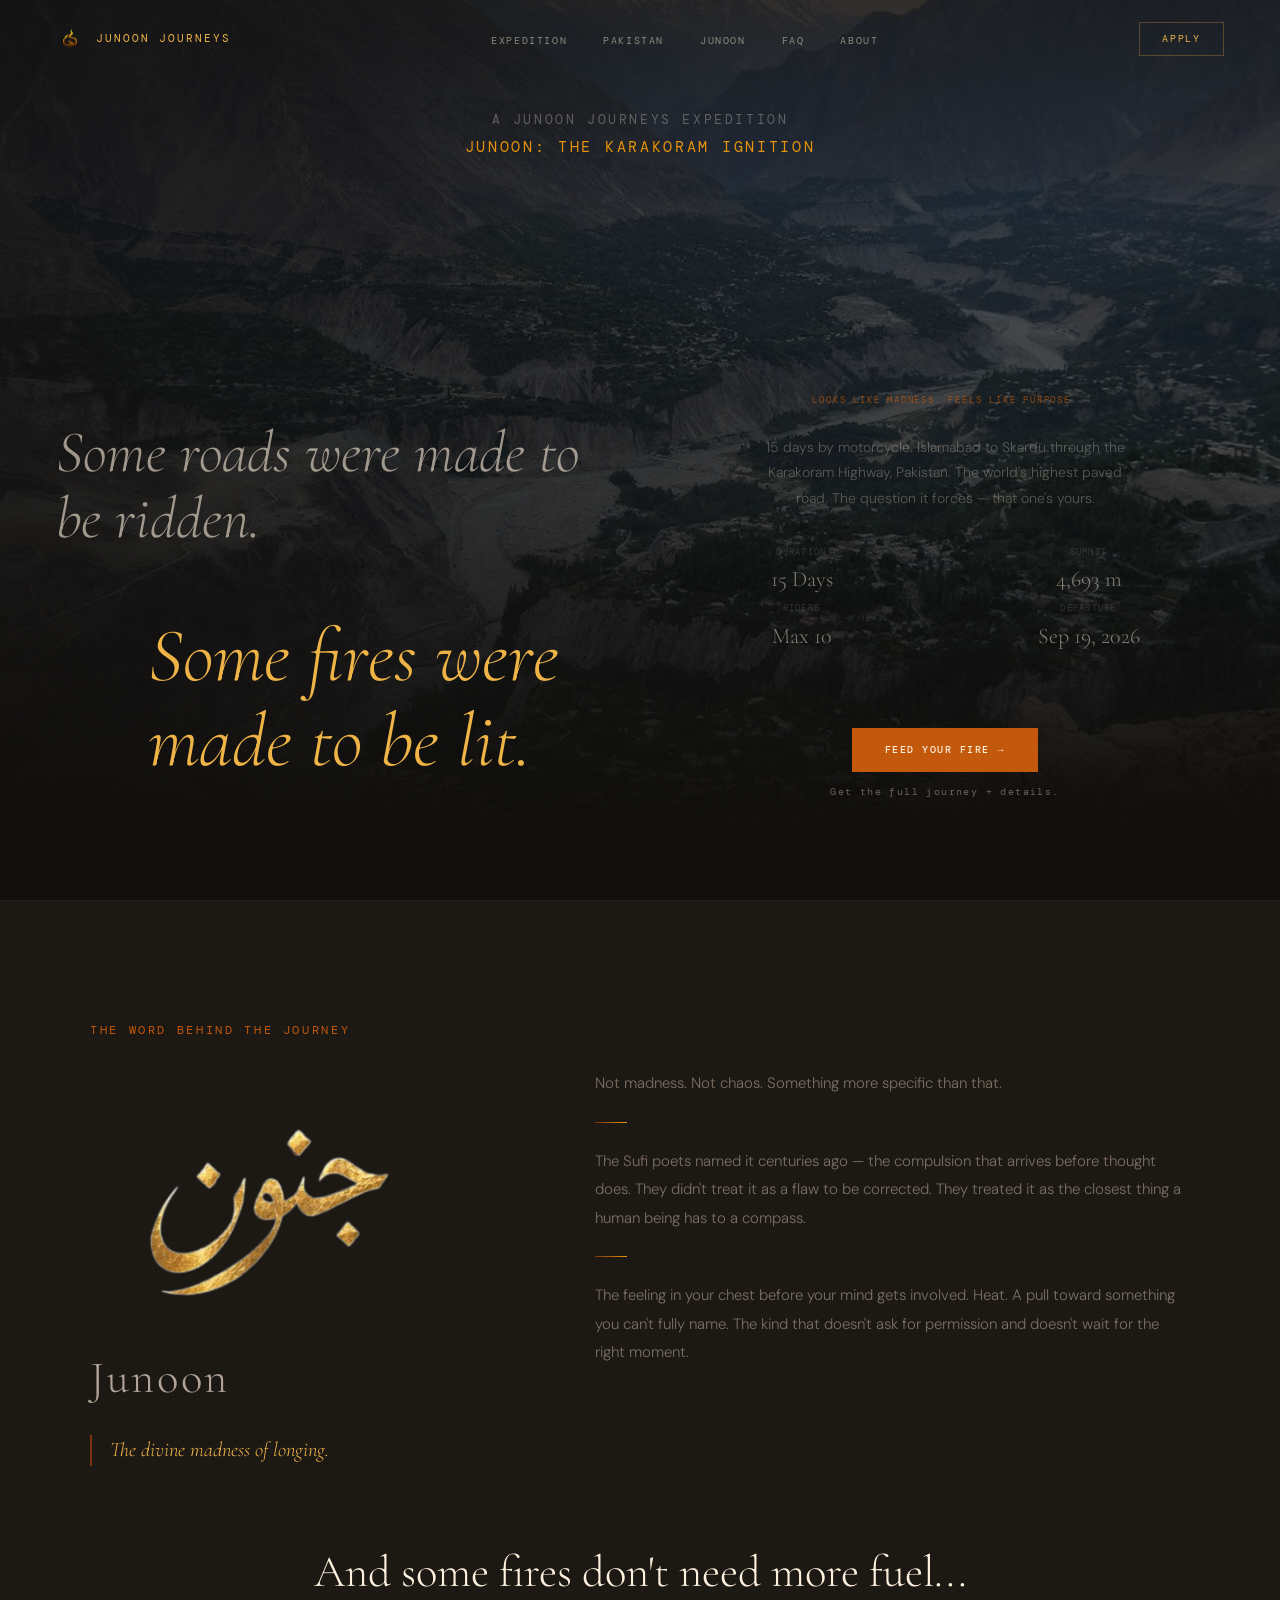
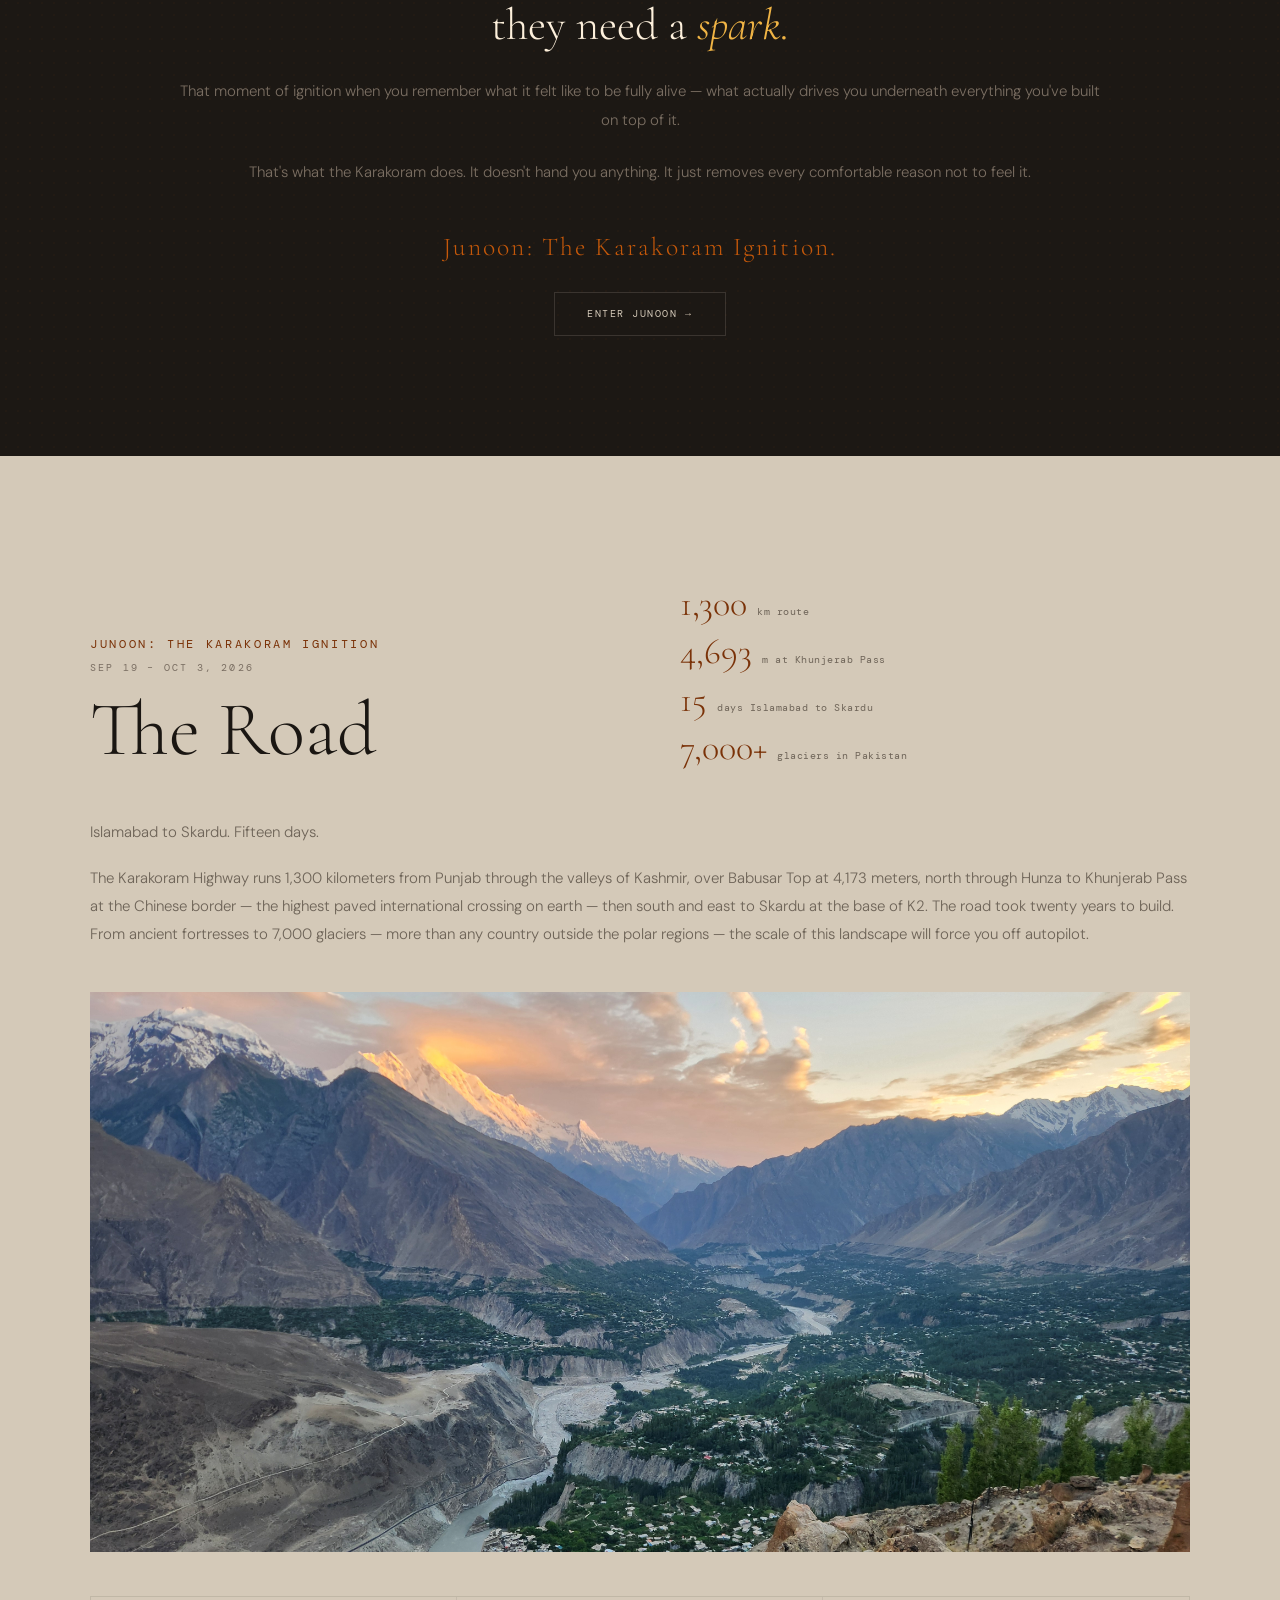
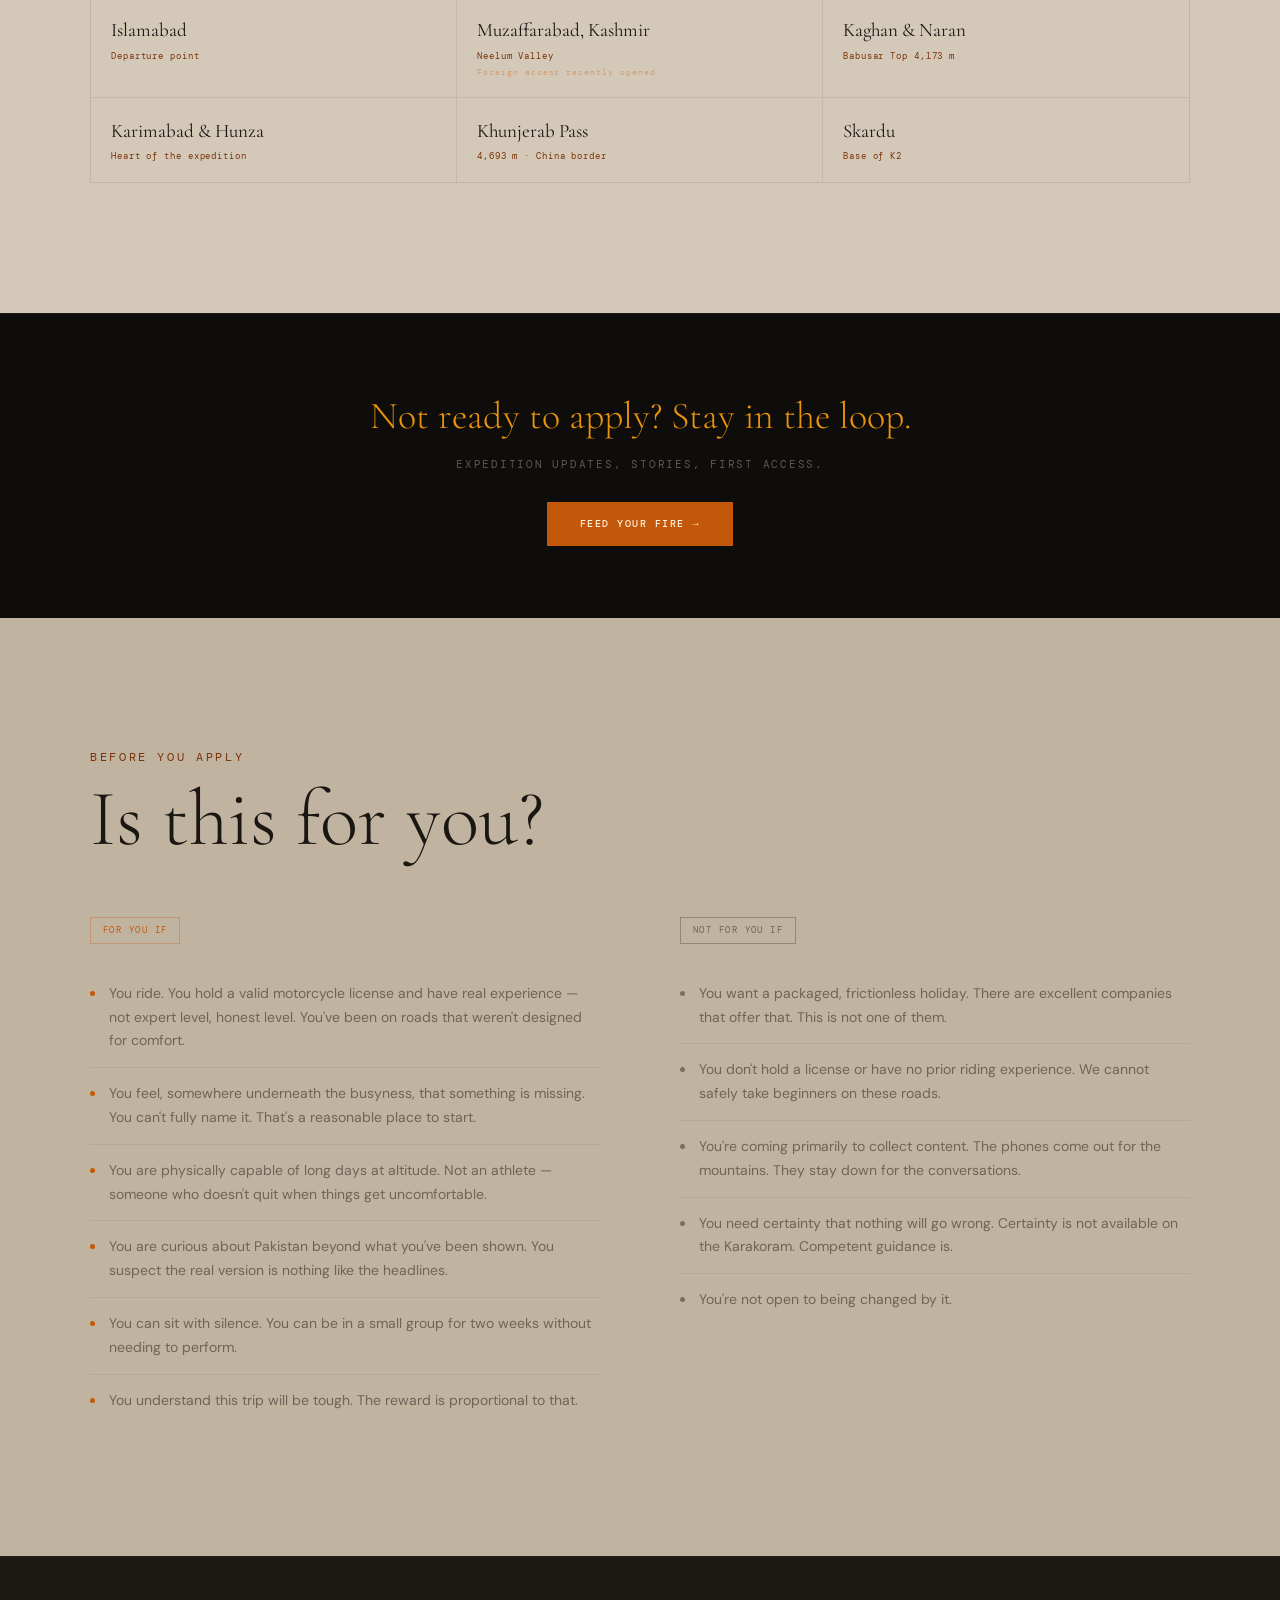
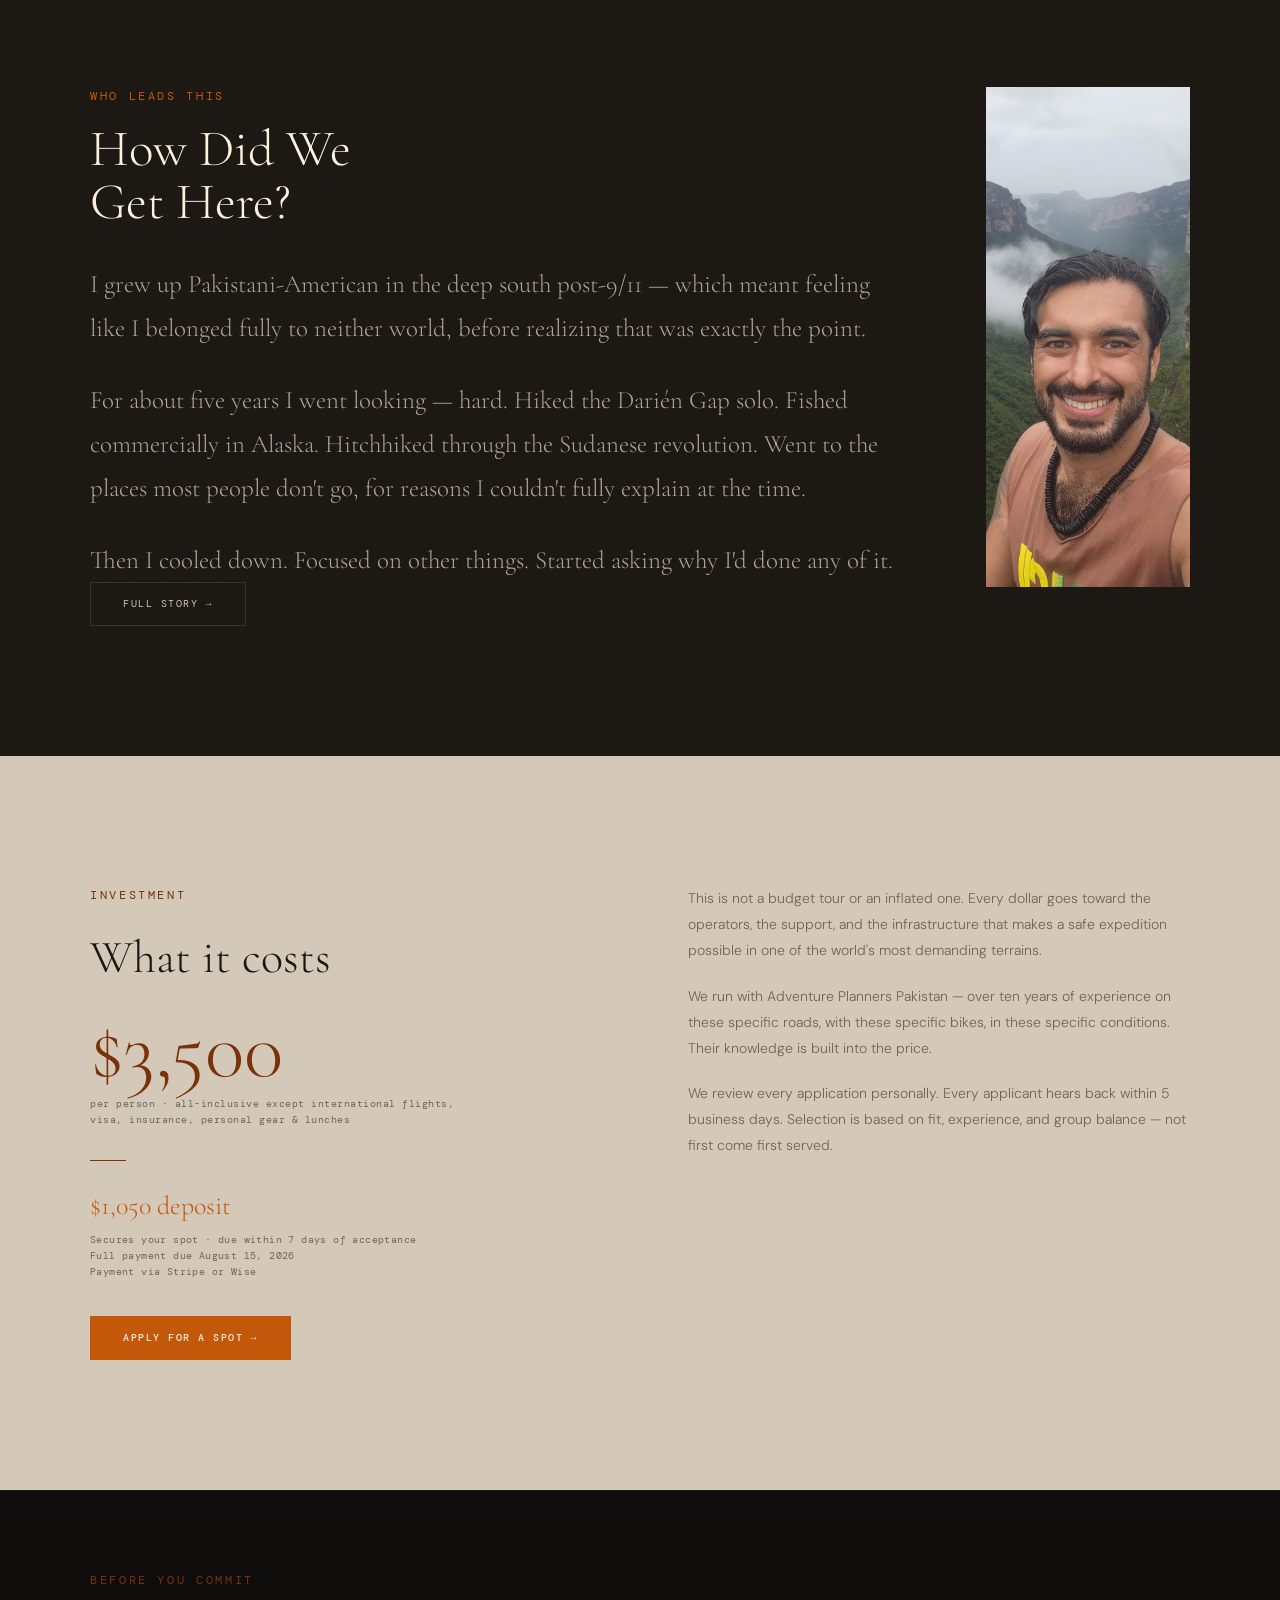
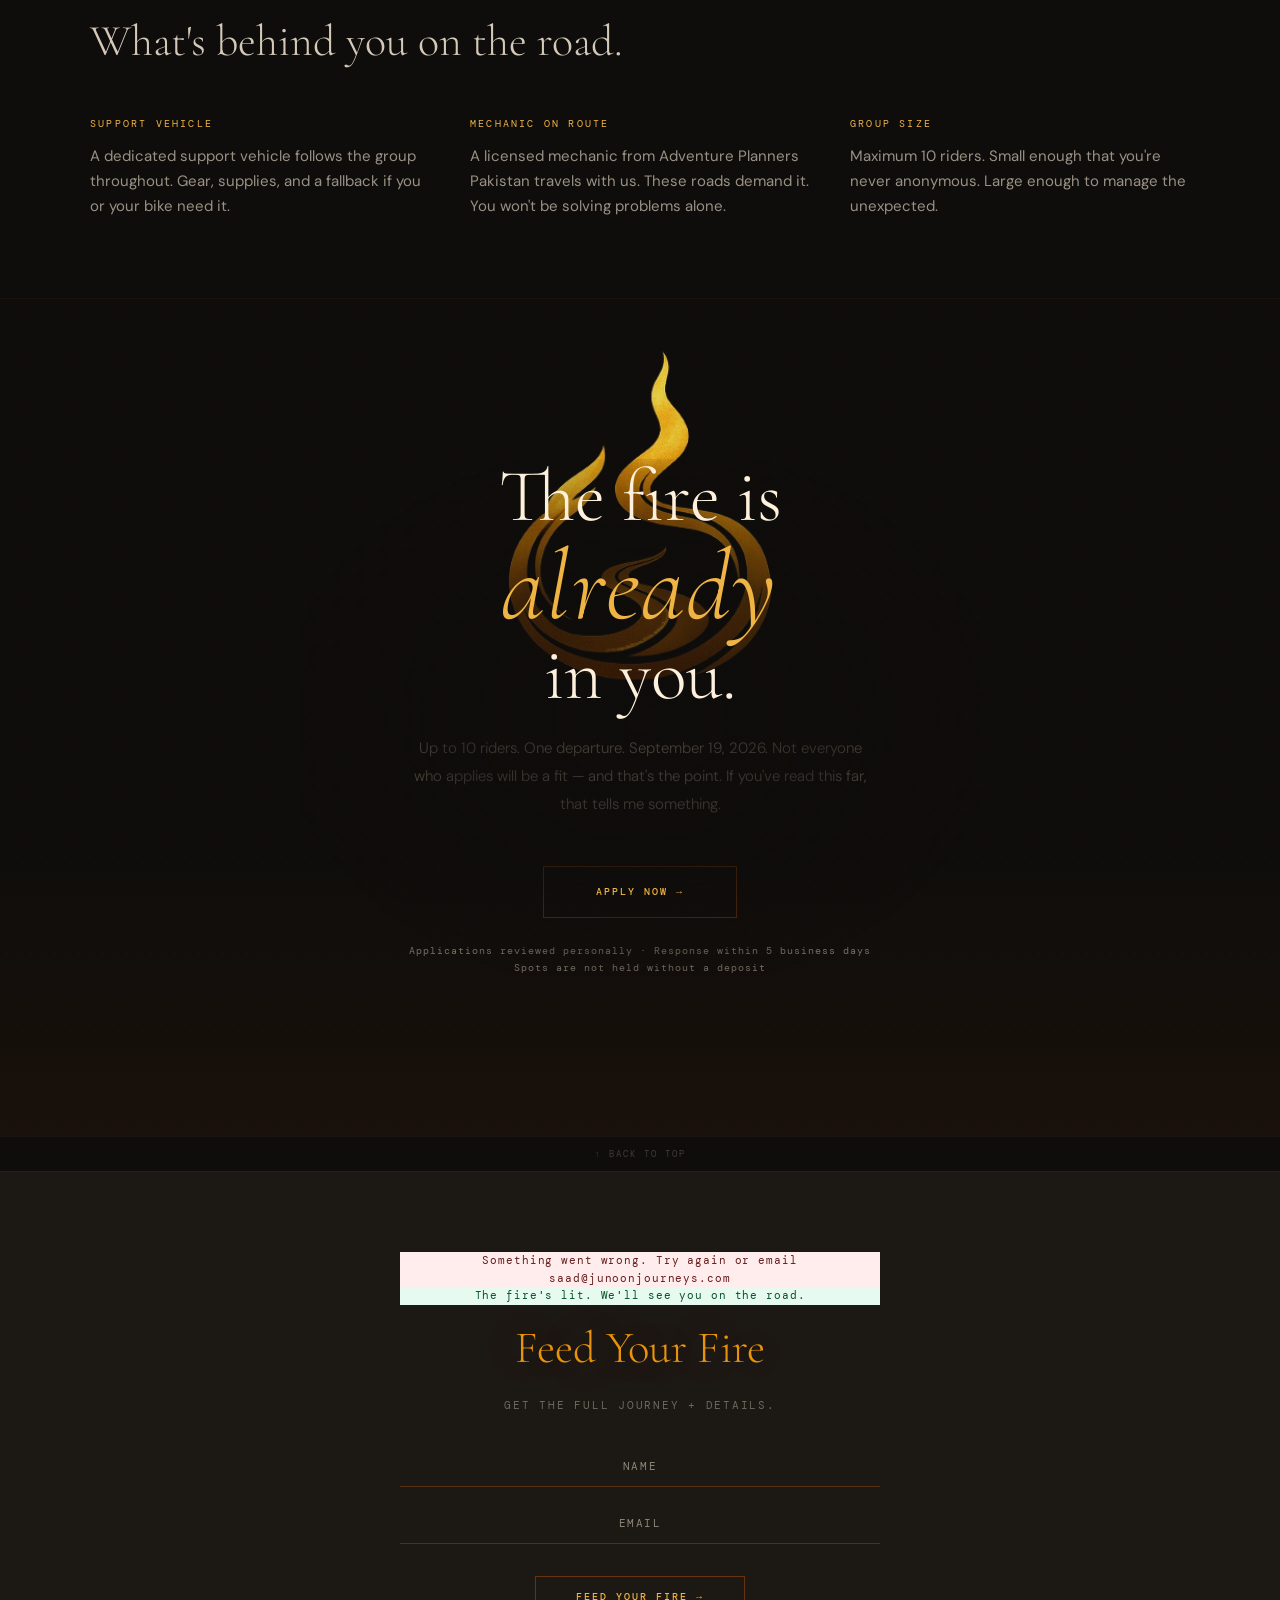
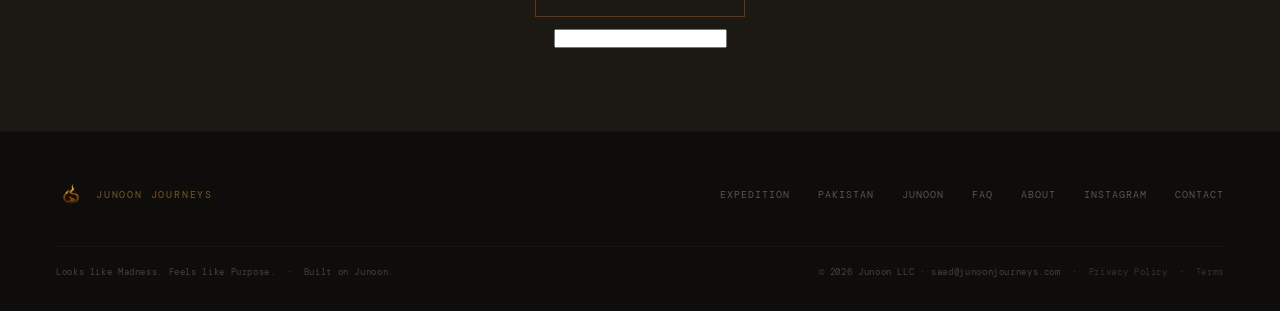
==== index.html @ e6ea563e "feat: image refresh, page updates across site - Replace route images (hunza-lake, karakoram, mountai" ====
<!DOCTYPE html>
<html lang="en">
<head>
<!-- Google Tag Manager -->
<script>(function(w,d,s,l,i){w[l]=w[l]||[];w[l].push({'gtm.start':
new Date().getTime(),event:'gtm.js'});var f=d.getElementsByTagName(s)[0],
j=d.createElement(s),dl=l!='dataLayer'?'&l='+l:'';j.async=true;j.src=
'https://www.googletagmanager.com/gtm.js?id='+i+dl;f.parentNode.insertBefore(j,f);
})(window,document,'script','dataLayer','GTM-M2ZVZX8X');</script>
<!-- End Google Tag Manager -->
<meta charset="UTF-8">
<meta name="viewport" content="width=device-width, initial-scale=1.0">
<!-- Favicon -->
<link rel="icon" type="image/png" href="images/junoon-logo-icon.png">
<link rel="apple-touch-icon" href="images/junoon-logo-icon.png">
<title>Junoon Journeys — Motorcycle Expedition Through Pakistan</title>
<meta name="description" content="15 days by motorcycle. Islamabad to Skardu through the Karakoram Highway. September 19, 2026. Up to 10 riders. One departure.">
<link rel="canonical" href="https://www.junoonjourneys.com/">
<meta name="robots" content="index, follow">
<meta property="og:type" content="website">
<meta property="og:title" content="Junoon Journeys — Motorcycle Expedition Through Pakistan">
<meta property="og:description" content="A 15-day motorcycle expedition through the Karakoram Highway. Islamabad to Skardu. September 2026.">
<meta property="og:url" content="https://www.junoonjourneys.com/">
<meta property="og:image" content="https://www.junoonjourneys.com/images/route-hunza-lake.jpg">
<meta name="twitter:card" content="summary_large_image">
<meta name="twitter:title" content="Junoon Journeys — Motorcycle Expedition Through Pakistan">
<meta name="twitter:description" content="A 15-day motorcycle expedition through the Karakoram Highway. Islamabad to Skardu. September 2026.">
<meta name="twitter:image" content="https://www.junoonjourneys.com/images/route-hunza-lake.jpg">
<meta name="google-site-verification" content="PASTE_YOUR_CODE_HERE">
<link rel="preconnect" href="https://fonts.googleapis.com">
<link href="https://fonts.googleapis.com/css2?family=Cormorant+Garamond:ital,wght@0,300;0,400;0,500;1,300;1,400;1,500&family=DM+Sans:wght@300;400;500&family=DM+Mono:wght@400;500&family=Noto+Nastaliq+Urdu:wght@400;700&display=swap" rel="stylesheet">
<link rel="stylesheet" href="css/style.css">
<style>
.page-end-nav{background:var(--char);padding:80px 56px;border-top:1px solid rgba(212,201,184,.04);display:flex;flex-direction:column;align-items:center;gap:20px}
.page-back-top{font-family:'DM Mono',monospace;font-size:9px;letter-spacing:.22em;text-transform:uppercase;color:rgba(212,201,184,.25);text-decoration:none;transition:color .2s;display:block}
.page-back-top:hover{color:var(--amber)}
.page-tick{font-size:13px;color:rgba(212,201,184,.15);display:block;text-align:center;margin-bottom:4px}
@media(max-width:960px){.page-end-nav{padding:60px 24px}}

/* Reality Anchor */
.anchor-sec{background:var(--char);padding:80px 56px;border-top:1px solid rgba(212,201,184,.06)}
.anchor-grid{display:grid;grid-template-columns:repeat(auto-fit,minmax(220px,1fr));gap:40px;margin-top:40px}
.anchor-item-label{font-family:'DM Mono',monospace;font-size:10px;letter-spacing:.22em;text-transform:uppercase;color:var(--amber);display:block;margin-bottom:12px}
.anchor-item-body{font-family:'DM Sans',sans-serif;font-size:15px;color:rgba(212,201,184,.7);line-height:1.65;margin:0}
@media(max-width:768px){.anchor-sec{padding:60px 24px}}

/* Mid-page email capture */
.email-mid-sec{background:var(--char);padding:72px 56px;border-top:1px solid rgba(212,201,184,.06);text-align:center}
@media(max-width:768px){.email-mid-sec{padding:56px 24px}}
/* ── Hero right column overrides ── */
.hero-right {
  display: flex !important;
  flex-direction: column !important;
  align-items: center !important;
  text-align: center !important;
  justify-content: flex-end !important;
  align-self: stretch !important;
  padding-left: 0 !important;
  border-left: none !important;
}
.hero-sub {
  text-align: center !important;
}
.hero-stats {
  width: 100% !important;
  row-gap: 4px !important;
  column-gap: 16px !important;
}

/* Hero headline — diagonal flow treatment */
.hero-h1 { display:flex; flex-direction:column; }
.hero-l1 {
  font-style: italic;
  font-size: 0.82em;
  color: rgba(212,201,184,.72);
  line-height: 1.12;
}
.hero-l2 {
  font-style: italic;
  font-size: 1.06em;
  color: var(--amber);
  margin-left: 2.8ch;
  margin-top: 0.82em;
  line-height: 1.12;
}
.hero-madness {
  display: block;
  font-family: 'DM Mono', monospace;
  font-size: 9px;
  letter-spacing: 0.2em;
  text-transform: uppercase;
  color: var(--ember);
  opacity: 0.72;
  margin-bottom: 28px;
}
</style>
<!-- Brevo Form Styles -->
<style>
  #sib-container input:-ms-input-placeholder {
    font-family: 'DM Mono', monospace;
    color: rgba(212, 201, 184, 0.62);
  }
  #sib-container input::placeholder {
    font-family: 'DM Mono', monospace;
    color: rgba(212, 201, 184, 0.62);
  }
</style>
<link rel="stylesheet" href="https://sibforms.com/forms/end-form/build/sib-styles.css">
<!-- Meta Pixel Code -->
<script>
!function(f,b,e,v,n,t,s)
{if(f.fbq)return;n=f.fbq=function(){n.callMethod?
n.callMethod.apply(n,arguments):n.queue.push(arguments)};
if(!f._fbq)f._fbq=n;n.push=n;n.loaded=!0;n.version='2.0';
n.queue=[];t=b.createElement(e);t.async=!0;
t.src=v;s=b.getElementsByTagName(e)[0];
s.parentNode.insertBefore(t,s)}(window, document,'script',
'https://connect.facebook.net/en_US/fbevents.js');
fbq('init', '1973775053241480');
fbq('track', 'PageView');
</script>
<noscript><img height="1" width="1" style="display:none"
src="https://www.facebook.com/tr?id=1973775053241480&ev=PageView&noscript=1"
/></noscript>
<!-- End Meta Pixel Code -->
</head>
<body id="top">
<!-- Google Tag Manager (noscript) -->
<noscript><iframe src="https://www.googletagmanager.com/ns.html?id=GTM-M2ZVZX8X"
height="0" width="0" style="display:none;visibility:hidden"></iframe></noscript>
<!-- End Google Tag Manager (noscript) -->

<!-- NAV -->
<nav id="nav">
  <a href="index.html" class="nav-brand">
    <img class="nav-logo" src="images/junoon-logo-transparent-gold.png" alt="Junoon Journeys">
    <span class="nav-brand-text mono">Junoon Journeys</span>
  </a>
  <ul class="nav-links">
    <li><a href="expedition.html">Expedition</a></li>
    <li><a href="pakistan.html">Pakistan</a></li>
    <li><a href="junoon.html">Junoon</a></li>
    <li><a href="faq.html">FAQ</a></li>
    <li><a href="about.html">About</a></li>
  </ul>
  <a href="https://tally.so/r/xXNDY9" class="nav-apply" target="_blank" rel="noopener">Apply</a>

  <button class="nav-hamburger" id="navHamburger" aria-label="Open menu" aria-expanded="false">
    <span></span>
    <span></span>
    <span></span>
  </button>

  <div class="nav-mobile" id="navMobile">
    <ul class="nav-mobile-links">
      <li><a href="expedition.html">Expedition</a></li>
      <li><a href="pakistan.html">Pakistan</a></li>
      <li><a href="junoon.html">Junoon</a></li>
      <li><a href="faq.html">FAQ</a></li>
      <li><a href="about.html">About</a></li>
    </ul>
    <a href="https://tally.so/r/xXNDY9" class="nav-mobile-apply" target="_blank" rel="noopener">Apply →</a>
  </div>
</nav>

<!-- SECTION 1: HERO -->
<section class="hero">
  <video class="hero-video" autoplay muted loop playsinline poster="images/hero-poster.jpg">
    <source src="videos/hero.mp4" type="video/mp4">
  </video>
  <div class="hero-overlay"></div>
  <div class="embers" aria-hidden="true">
    <div class="e" style="width:3px;height:3px;left:20%;bottom:16%;background:#E8930A;--d:5.2s;--dl:0s;--x:-30px"></div>
    <div class="e" style="width:4px;height:4px;left:36%;bottom:10%;background:#F0B445;--d:4.1s;--dl:1.3s;--x:38px"></div>
    <div class="e" style="width:2px;height:2px;left:54%;bottom:20%;background:#C4580A;--d:6.3s;--dl:.6s;--x:-18px"></div>
    <div class="e" style="width:3px;height:3px;left:68%;bottom:13%;background:#E8930A;--d:4.9s;--dl:2.1s;--x:26px"></div>
    <div class="e" style="width:2px;height:2px;left:82%;bottom:18%;background:#F0B445;--d:5.7s;--dl:.8s;--x:-36px"></div>
    <div class="e" style="width:4px;height:4px;left:13%;bottom:26%;background:#FDF0DC;--d:3.7s;--dl:1.8s;--x:22px"></div>
  </div>
  <div class="hero-top">
    <span class="hero-company mono">A Junoon Journeys Expedition</span>
    <span class="hero-trip mono">Junoon: The Karakoram Ignition</span>
  </div>
  <div class="hero-bottom">
    <div class="hero-left">
      <h1 class="hero-h1">
        <span class="hero-l1">Some roads were made to be ridden.</span>
        <span class="hero-l2">Some fires were made to be lit.</span>
      </h1>
    </div>
    <div class="hero-right" style="display:flex;flex-direction:column;align-items:center;justify-content:flex-end;text-align:center;align-self:stretch;padding-left:0;border-left:none;">
      <span class="hero-madness">Looks like Madness. Feels like Purpose.</span>
      <p class="hero-sub" style="opacity:.68;text-align:center;max-width:380px;">15 days by motorcycle. Islamabad to Skardu through the Karakoram Highway, Pakistan. The world's highest paved road. The question it forces — that one's yours.</p>
      <div class="hero-stats" style="opacity:.58;width:100%;row-gap:4px;">
        <div><span class="stat-lbl mono">Duration</span><span class="stat-val serif">15 Days</span></div>
        <div><span class="stat-lbl mono">Summit</span><span class="stat-val serif">4,693 m</span></div>
        <div><span class="stat-lbl mono">Riders</span><span class="stat-val serif">Max 10</span></div>
        <div><span class="stat-lbl mono">Departure</span><span class="stat-val serif">Sep 19, 2026</span></div>
      </div>
      <div style="margin-top:40px;display:flex;flex-direction:column;align-items:center;width:100%;">
        <a href="#" class="btn-primary" data-modal="email">Feed Your Fire →</a>
        <p style="font-family:'DM Mono',monospace;font-size:10px;letter-spacing:.14em;color:rgba(212,201,184,.45);margin-top:12px;text-align:center;">Get the full journey + details.</p>
      </div>
    </div>
  </div>
</section>

<!-- SECTION 2: JUNOON (condensed) -->
<section class="junoon-sec" id="junoon">
  <div class="sec-inner">

    <div class="junoon-top-grid">
      <div class="junoon-identity">
        <span class="sec-label">The Word Behind the Journey</span>
        <img src="images/Junoon-transparent-desert-gold.png" alt="جنون" class="junoon-calli-main" aria-hidden="true">
        <span class="junoon-roman serif">Junoon</span>
        <div class="junoon-sufi-pull serif">The divine madness of longing.</div>
      </div>
      <div class="junoon-intro">
        <p class="junoon-p">Not madness. Not chaos. Something more specific than that.</p>
        <div class="ember-rule"></div>
        <p class="junoon-p">The Sufi poets named it centuries ago — the compulsion that arrives before thought does. They didn't treat it as a flaw to be corrected. They treated it as the closest thing a human being has to a compass.</p>
        <div class="ember-rule"></div>
        <p class="junoon-p">The feeling in your chest before your mind gets involved. Heat. A pull toward something you can't fully name. The kind that doesn't ask for permission and doesn't wait for the right moment.</p>
      </div>
    </div>

    <div class="junoon-ignition">
      <p class="junoon-ignition-spark serif">And some fires don't need more fuel...<br>they need a <em>spark.</em></p>
      <p class="junoon-p">That moment of ignition when you remember what it felt like to be fully alive — what actually drives you underneath everything you've built on top of it.</p>
      <p class="junoon-p">That's what the Karakoram does. It doesn't hand you anything. It just removes every comfortable reason not to feel it.</p>
      <p class="junoon-expedition serif">Junoon: The Karakoram Ignition.</p>
      <a href="junoon.html" class="btn-secondary">Enter Junoon →</a>
    </div>

  </div>
</section>

<!-- SECTION 3: THE ROAD -->
<section class="route-sec" id="route">
  <div class="sec-inner">
    <div class="route-top">
      <div>
        <span class="sec-label" style="color:var(--ember-deep); white-space:nowrap;">Junoon: The Karakoram Ignition</span>
        <span class="sec-label" style="color:var(--smoke); font-size:10px; margin-top:-10px; margin-bottom:18px;">Sep 19 – Oct 3, 2026</span>
        <h2 class="route-h2 serif">The Road</h2>
      </div>
      <div class="route-stats">
        <div class="rstat"><span class="rnum serif">1,300</span><span class="rlbl mono">km route</span></div>
        <div class="rstat"><span class="rnum serif">4,693</span><span class="rlbl mono">m at Khunjerab Pass</span></div>
        <div class="rstat"><span class="rnum serif">15</span><span class="rlbl mono">days Islamabad to Skardu</span></div>
        <div class="rstat"><span class="rnum serif">7,000+</span><span class="rlbl mono">glaciers in Pakistan</span></div>
      </div>
    </div>
    <div class="route-body">
      <p>Islamabad to Skardu. Fifteen days.</p>
      <p>The Karakoram Highway runs 1,300 kilometers from Punjab through the valleys of Kashmir, over Babusar Top at 4,173 meters, north through Hunza to Khunjerab Pass at the Chinese border — the highest paved international crossing on earth — then south and east to Skardu at the base of K2. The road took twenty years to build. From ancient fortresses to 7,000 glaciers — more than any country outside the polar regions — the scale of this landscape will force you off autopilot.</p>
    </div>
    <div class="route-photo-full">
      <img src="images/route-eagle-nest.jpg" alt="Hunza Valley at sunset — Karakoram Highway" class="route-photo-img">
    </div>
    <div class="highlights">
      <div class="hl"><div class="hl-name serif">Islamabad</div><div class="hl-sub mono">Departure point</div></div>
      <div class="hl"><div class="hl-name serif">Muzaffarabad, Kashmir</div><div class="hl-sub mono">Neelum Valley</div><span class="hl-new">Foreign access recently opened</span></div>
      <div class="hl"><div class="hl-name serif">Kaghan & Naran</div><div class="hl-sub mono">Babusar Top 4,173 m</div></div>
      <div class="hl"><div class="hl-name serif">Karimabad & Hunza</div><div class="hl-sub mono">Heart of the expedition</div></div>
      <div class="hl"><div class="hl-name serif">Khunjerab Pass</div><div class="hl-sub mono">4,693 m · China border</div></div>
      <div class="hl"><div class="hl-name serif">Skardu</div><div class="hl-sub mono">Base of K2</div></div>
    </div>
  </div>
</section>

<!-- SECTION 4: MID-PAGE EMAIL CAPTURE -->
<section class="email-mid-sec">
  <p class="serif" style="font-size:clamp(24px,3vw,38px); color:var(--flame); margin:0 0 10px; font-weight:300;">Not ready to apply? Stay in the loop.</p>
  <p class="mono" style="font-size:11px; letter-spacing:0.16em; text-transform:uppercase; color:rgba(212,201,184,.4); margin:0 0 28px;">Expedition updates, stories, first access.</p>
  <a href="#" class="btn-primary" data-modal="email">Feed Your Fire →</a>
</section>

<!-- SECTION 5: IS THIS FOR YOU -->
<section class="who-sec" id="who">
  <div class="sec-inner">
    <span class="sec-label" style="color:var(--ember-deep)">Before You Apply</span>
    <h2 class="who-h2 serif">Is this for you?</h2>
    <div class="who-grid">
      <div>
        <div class="who-badge for mono">For you if</div>
        <div>
          <div class="who-item"><div class="who-dot f"></div><div class="who-text">You ride. You hold a valid motorcycle license and have real experience — not expert level, honest level. You've been on roads that weren't designed for comfort.</div></div>
          <div class="who-item"><div class="who-dot f"></div><div class="who-text">You feel, somewhere underneath the busyness, that something is missing. You can't fully name it. That's a reasonable place to start.</div></div>
          <div class="who-item"><div class="who-dot f"></div><div class="who-text">You are physically capable of long days at altitude. Not an athlete — someone who doesn't quit when things get uncomfortable.</div></div>
          <div class="who-item"><div class="who-dot f"></div><div class="who-text">You are curious about Pakistan beyond what you've been shown. You suspect the real version is nothing like the headlines.</div></div>
          <div class="who-item"><div class="who-dot f"></div><div class="who-text">You can sit with silence. You can be in a small group for two weeks without needing to perform.</div></div>
          <div class="who-item"><div class="who-dot f"></div><div class="who-text">You understand this trip will be tough. The reward is proportional to that.</div></div>
        </div>
      </div>
      <div>
        <div class="who-badge not mono">Not for you if</div>
        <div>
          <div class="who-item"><div class="who-dot n"></div><div class="who-text">You want a packaged, frictionless holiday. There are excellent companies that offer that. This is not one of them.</div></div>
          <div class="who-item"><div class="who-dot n"></div><div class="who-text">You don't hold a license or have no prior riding experience. We cannot safely take beginners on these roads.</div></div>
          <div class="who-item"><div class="who-dot n"></div><div class="who-text">You're coming primarily to collect content. The phones come out for the mountains. They stay down for the conversations.</div></div>
          <div class="who-item"><div class="who-dot n"></div><div class="who-text">You need certainty that nothing will go wrong. Certainty is not available on the Karakoram. Competent guidance is.</div></div>
          <div class="who-item"><div class="who-dot n"></div><div class="who-text">You're not open to being changed by it.</div></div>
        </div>
      </div>
    </div>
  </div>
</section>

<!-- SECTION 6: ABOUT SAAD (condensed) -->
<section class="about-sec" id="about">
  <div class="sec-inner about-grid">
    <div class="about-text">
      <span class="sec-label">Who Leads This</span>

      <h2 class="about-h2 serif">How Did We<br>Get Here?</h2>

      <div class="about-body">
        <p>I grew up Pakistani-American in the deep south post-9/11 — which meant feeling like I belonged fully to neither world, before realizing that was exactly the point.</p>

        <p>For about five years I went looking — hard. Hiked the Darién Gap solo. Fished commercially in Alaska. Hitchhiked through the Sudanese revolution. Went to the places most people don't go, for reasons I couldn't fully explain at the time.</p>

        <p>Then I cooled down. Focused on other things. Started asking why I'd done any of it.</p>
      </div>

      <a href="about.html" class="btn-secondary">Full Story →</a>
    </div>

    <div class="about-photo-col">
      <img src="images/saad-photo-2.jpg" alt="Saad Bashir — Junoon Journeys" class="about-photo">
    </div>
  </div>
</section>

<!-- SECTION 7: INVESTMENT -->
<section class="inv-sec" id="investment">
  <div class="sec-inner inv-grid">
    <div>
      <span class="sec-label" style="color:var(--ember-deep)">Investment</span>
      <h2 class="inv-h2 serif">What it costs</h2>
      <div class="inv-price serif">$3,500</div>
      <div class="inv-note mono">per person · all-inclusive except international flights,<br>visa, insurance, personal gear & lunches</div>
      <div class="inv-div"></div>
      <div class="inv-dep serif">$1,050 deposit</div>
      <div class="inv-dep-note mono">Secures your spot · due within 7 days of acceptance<br>Full payment due August 15, 2026<br>Payment via Stripe or Wise</div>
      <a href="https://tally.so/r/xXNDY9" class="btn-primary" style="display:inline-block;margin-top:8px" target="_blank" rel="noopener">Apply for a Spot →</a>
    </div>
    <div>
      <p class="inv-body">This is not a budget tour or an inflated one. Every dollar goes toward the operators, the support, and the infrastructure that makes a safe expedition possible in one of the world's most demanding terrains.</p>
      <p class="inv-body">We run with Adventure Planners Pakistan — over ten years of experience on these specific roads, with these specific bikes, in these specific conditions. Their knowledge is built into the price.</p>
      <p class="inv-body">We review every application personally. Every applicant hears back within 5 business days. Selection is based on fit, experience, and group balance — not first come first served.</p>
      <p class="inv-body" style="color:rgba(212,201,184,.42);font-size:13px;">Maximum 10 riders. Full cancellation terms and participant agreement provided upon acceptance. Travel insurance required.</p>
    </div>
  </div>
</section>

<!-- SECTION 8: REALITY ANCHOR -->
<section class="anchor-sec" id="support">
  <div class="sec-inner">
    <span class="sec-label" style="color:var(--ember-deep)">Before You Commit</span>
    <h2 class="serif" style="font-size:clamp(28px,3.5vw,44px); color:var(--parchment); margin:12px 0 0; font-weight:300;">What's behind you on the road.</h2>
    <div class="anchor-grid">
      <div>
        <span class="anchor-item-label">Support Vehicle</span>
        <p class="anchor-item-body">A dedicated support vehicle follows the group throughout. Gear, supplies, and a fallback if you or your bike need it.</p>
      </div>
      <div>
        <span class="anchor-item-label">Mechanic On Route</span>
        <p class="anchor-item-body">A licensed mechanic from Adventure Planners Pakistan travels with us. These roads demand it. You won't be solving problems alone.</p>
      </div>
      <div>
        <span class="anchor-item-label">Group Size</span>
        <p class="anchor-item-body">Maximum 10 riders. Small enough that you're never anonymous. Large enough to manage the unexpected.</p>
      </div>
    </div>
  </div>
</section>

<!-- SECTION 9: APPLY CTA -->
<section class="apply-sec" id="apply">
  <div class="apply-inner">
    <img src="images/junoon-logo-transparent-gold.png" alt="" class="apply-bg-urdu" aria-hidden="true">
    <h2 class="apply-h2 serif">The fire is<br><span class="apply-already">already</span><br>in you.</h2>
    <p class="apply-sub">Up to 10 riders. One departure. September 19, 2026. Not everyone who applies will be a fit — and that's the point. If you've read this far, that tells me something.</p>
    <a href="https://tally.so/r/xXNDY9" class="btn-apply" target="_blank" rel="noopener"><span>Apply Now →</span></a>
    <p class="apply-fine">Applications reviewed personally · Response within 5 business days<br>Spots are not held without a deposit</p>
  </div>
</section>

<div class="page-end-nav" style="padding:10px 56px;">
  <a href="#top" class="page-back-top">↑ Back to Top</a>
</div>

<!-- SECTION 10: FINAL EMAIL CAPTURE -->
<section class="email-sec">
  <div class="email-sec-inner">
    <div class="sib-form">
      <div id="sib-form-container" class="sib-form-container">
        <div id="error-message" class="sib-form-message-panel" style="font-size:13px; text-align:center; font-family:'DM Mono',monospace; color:#661d1d; background-color:#ffeded; border-radius:0; border-color:#ff4949; max-width:100%;">
          <div class="sib-form-message-panel__text sib-form-message-panel__text--center">
            <span class="sib-form-message-panel__inner-text">Something went wrong. Try again or email saad@junoonjourneys.com</span>
          </div>
        </div>
        <div id="success-message" class="sib-form-message-panel" style="font-size:13px; text-align:center; font-family:'DM Mono',monospace; color:#085229; background-color:#e7faf0; border-radius:0; border-color:#13ce66; max-width:100%;">
          <div class="sib-form-message-panel__text sib-form-message-panel__text--center">
            <span class="sib-form-message-panel__inner-text">The fire's lit. We'll see you on the road.</span>
          </div>
        </div>
        <div id="sib-container" class="sib-container--medium sib-container--vertical">
          <form id="sib-form" method="POST" action="https://1a97d748.sibforms.com/serve/[base64]" data-type="subscription">
            <div style="padding: 8px 0;">
              <div class="sib-form-block">
                <p style="font-size:clamp(28px,3.5vw,46px); font-family:'Cormorant Garamond',serif; font-weight:300; color:var(--flame); background:transparent; text-align:center; margin:0; text-shadow:0 0 60px rgba(232,147,10,.3);">Feed Your Fire</p>
              </div>
            </div>
            <div style="padding: 4px 0 24px;">
              <div class="sib-form-block">
                <p style="font-size:11px; font-family:'DM Mono',monospace; letter-spacing:0.16em; text-transform:uppercase; color:rgba(212,201,184,.45); background:transparent; text-align:center; margin:0;">Get the full journey + details.</p>
              </div>
            </div>
            <div style="padding: 8px 0;">
              <div class="sib-input sib-form-block">
                <div class="form__entry entry_block">
                  <div class="form__label-row">
                    <div class="entry__field">
                      <input class="input" maxlength="200" type="text" id="FIRSTNAME" name="FIRSTNAME" autocomplete="off" placeholder="Name" data-required="true" required />
                    </div>
                  </div>
                  <label class="entry__error entry__error--primary" style="font-size:12px; font-family:'DM Mono',monospace; color:#661d1d; background-color:#ffeded; border-radius:0; border-color:#ff4949;"></label>
                </div>
              </div>
            </div>
            <div style="padding: 8px 0;">
              <div class="sib-input sib-form-block">
                <div class="form__entry entry_block">
                  <div class="form__label-row">
                    <div class="entry__field">
                      <input class="input" type="text" id="EMAIL" name="EMAIL" autocomplete="off" placeholder="Email" data-required="true" required />
                    </div>
                  </div>
                  <label class="entry__error entry__error--primary" style="font-size:12px; font-family:'DM Mono',monospace; color:#661d1d; background-color:#ffeded; border-radius:0; border-color:#ff4949;"></label>
                </div>
              </div>
            </div>
            <div style="padding: 16px 0 8px;">
              <div class="sib-form-block" style="text-align:center;">
                <button class="sib-form-block__button sib-form-block__button-with-loader" form="sib-form" type="submit">
                  <svg class="icon clickable__icon progress-indicator__icon sib-hide-loader-icon" viewBox="0 0 512 512">
                    <path d="M460.116 373.846l-20.823-12.022c-5.541-3.199-7.54-10.159-4.663-15.874 30.137-59.886 28.343-131.652-5.386-189.946-33.641-58.394-94.896-95.833-161.827-99.676C261.028 55.961 256 50.751 256 44.352V20.309c0-6.904 5.808-12.337 12.703-11.982 83.556 4.306 160.163 50.864 202.11 123.677 42.063 72.696 44.079 162.316 6.031 236.832-3.14 6.148-10.75 8.461-16.728 5.01z" />
                  </svg>
                  Feed Your Fire →
                </button>
              </div>
            </div>
            <input type="text" name="email_address_check" value="" class="input--hidden">
            <input type="hidden" name="locale" value="en">
          </form>
        </div>
      </div>
    </div>
  </div>
</section>

<!-- FOOTER -->
<footer>
  <div class="foot-top">
    <a href="index.html" class="foot-brand">
      <img class="foot-logo" src="images/junoon-logo-transparent-gold.png" alt="Junoon Journeys">
      <span class="foot-brand-text">Junoon Journeys</span>
    </a>
    <div class="foot-links">
      <a href="expedition.html">Expedition</a>
      <a href="pakistan.html">Pakistan</a>
      <a href="junoon.html">Junoon</a>
      <a href="faq.html">FAQ</a>
      <a href="about.html">About</a>
      <a href="https://instagram.com/junoonjourneys" target="_blank" rel="noopener">Instagram</a>
      <a href="mailto:saad@junoonjourneys.com">Contact</a>
    </div>
  </div>
  <div class="foot-bottom">
    <span class="foot-copy mono">Looks like Madness. Feels like Purpose. &nbsp;·&nbsp; Built on Junoon.</span>
    <span class="foot-copy mono">© 2026 Junoon LLC · saad@junoonjourneys.com &nbsp;·&nbsp; <a href="privacy.html" style="color:inherit;text-decoration:none;opacity:.7;">Privacy Policy</a> &nbsp;·&nbsp; <a href="terms.html" style="color:inherit;text-decoration:none;opacity:.7;">Terms</a></span>
  </div>
</footer>

<!-- EMAIL MODAL -->
<div id="emailModal" class="modal-overlay" aria-hidden="true" role="dialog" aria-modal="true" aria-label="Stay in the loop">
  <div class="modal-box">
    <button class="modal-close" id="modalClose" aria-label="Close">✕</button>
    <p class="modal-heading">Feed Your Fire</p>
    <span class="modal-sub">Expedition updates, stories, and first access.</span>
    <form id="modal-form" method="POST" action="https://1a97d748.sibforms.com/serve/[base64]" data-type="subscription">
      <input class="modal-input" type="text" name="FIRSTNAME" placeholder="Name" required autocomplete="off">
      <input class="modal-input" type="email" name="EMAIL" placeholder="Email" required autocomplete="off">
      <button class="modal-submit" type="submit">Feed Your Fire →</button>
      <input type="text" name="email_address_check" value="" style="display:none">
      <input type="hidden" name="locale" value="en">
    </form>
    <p class="modal-success" id="modalSuccess">The fire's lit. We'll see you on the road.</p>
  </div>
</div>

<script src="js/script.js"></script>
<script>
  const hamburger = document.getElementById('navHamburger');
  const mobileMenu = document.getElementById('navMobile');

  hamburger.addEventListener('click', () => {
    const isOpen = mobileMenu.classList.contains('open');
    mobileMenu.style.display = 'flex';
    requestAnimationFrame(() => {
      mobileMenu.classList.toggle('open', !isOpen);
      hamburger.classList.toggle('open', !isOpen);
      hamburger.setAttribute('aria-expanded', String(!isOpen));
      document.body.style.overflow = isOpen ? '' : 'hidden';
    });
  });

  mobileMenu.querySelectorAll('a').forEach(link => {
    link.addEventListener('click', () => {
      mobileMenu.classList.remove('open');
      hamburger.classList.remove('open');
      hamburger.setAttribute('aria-expanded', 'false');
      document.body.style.overflow = '';
      setTimeout(() => { mobileMenu.style.display = 'none'; }, 300);
    });
  });
</script>
<!-- Brevo Form Script -->
<script>
  window.REQUIRED_CODE_ERROR_MESSAGE = 'Please choose a country code';
  window.LOCALE = 'en';
  window.EMAIL_INVALID_MESSAGE = "That doesn't look like a valid email. Try again.";
  window.REQUIRED_ERROR_MESSAGE = "Drop your info in first.";
  window.GENERIC_INVALID_MESSAGE = "That doesn't look right. Try again.";
  window.translation = {
    common: {
      selectedList: '{quantity} list selected',
      selectedLists: '{quantity} lists selected',
      selectedOption: '{quantity} selected',
      selectedOptions: '{quantity} selected',
    }
  };
  var AUTOHIDE = Boolean(0);
</script>
<script defer src="https://sibforms.com/forms/end-form/build/main.js"></script>
<script>
(function () {
  var modal = document.getElementById('emailModal');
  var closeBtn = document.getElementById('modalClose');
  var form = document.getElementById('modal-form');
  var successMsg = document.getElementById('modalSuccess');

  function openModal(e) {
    if (e) e.preventDefault();
    modal.classList.add('open');
    modal.setAttribute('aria-hidden', 'false');
    document.body.style.overflow = 'hidden';
  }
  function closeModal() {
    modal.classList.remove('open');
    modal.setAttribute('aria-hidden', 'true');
    document.body.style.overflow = '';
  }

  document.querySelectorAll('[data-modal="email"]').forEach(function(el) {
    el.addEventListener('click', openModal);
  });
  closeBtn.addEventListener('click', closeModal);
  modal.addEventListener('click', function(e) {
    if (e.target === modal) closeModal();
  });
  document.addEventListener('keydown', function(e){ if(e.key==='Escape') closeModal(); });
  if (form) { form.addEventListener('submit', function(e){ e.preventDefault(); fetch(form.action,{method:'POST',body:new FormData(form)}).then(function(){ form.style.display='none'; successMsg.style.display='block'; }).catch(function(){ }); }); }
})();
</script>
</body>
</html>
---- css/style.css ----
:root{
  --char:#0F0D0B;--char-warm:#1C1814;
  --parchment:#D4C9B8;--parch-dark:#C0B4A0;
  --ember-deep:#7A3208;--ember:#C4580A;--flame:#E8930A;--amber:#F0B445;
  --heat:#FDF0DC;--smoke:#7A6E62;--ash:#B0A498;
  --cold:#1E2D3D;--cold-light:#6B8AA0;--cold-pale:#B0C4D4;
  --ink:#1A1612;--ink-muted:#6E6458;
}
*,*::before,*::after{box-sizing:border-box;margin:0;padding:0}
html{scroll-behavior:smooth}
body{font-family:'DM Sans',sans-serif;background:var(--char);color:var(--parchment);overflow-x:hidden;line-height:1.6}
a{color:inherit;text-decoration:none}
body::before{content:'';position:fixed;inset:0;z-index:1000;pointer-events:none;opacity:.028;
  background-image:url("data:image/svg+xml,%3Csvg xmlns='http://www.w3.org/2000/svg' width='200' height='200'%3E%3Cfilter id='n'%3E%3CfeTurbulence type='fractalNoise' baseFrequency='0.85' numOctaves='4' stitchTiles='stitch'/%3E%3C/filter%3E%3Crect width='200' height='200' filter='url(%23n)'/%3E%3C/svg%3E");
  background-repeat:repeat;background-size:180px}
.serif{font-family:'Cormorant Garamond',serif}
.mono{font-family:'DM Mono',monospace}
.urdu{font-family:'Noto Nastaliq Urdu',serif;direction:rtl}
.sec-inner{max-width:1100px;margin:0 auto}
.sec-label{font-family:'DM Mono',monospace;font-size:12px;letter-spacing:.22em;text-transform:uppercase;color:var(--ember);display:block;margin-bottom:16px}
.fire-line{width:40px;height:2px;background:linear-gradient(to right,var(--ember-deep),var(--flame));margin:28px 0}
section{position:relative}

/* NAV */
nav{position:fixed;top:0;left:0;right:0;z-index:500;display:flex;align-items:center;justify-content:space-between;padding:22px 56px;transition:all .4s}
nav.scrolled{background:rgba(15,13,11,.93);backdrop-filter:blur(20px);padding:13px 56px;border-bottom:1px solid rgba(196,88,10,.1)}
.nav-logo{height:28px;width:auto;object-fit:contain;mix-blend-mode:screen;filter:brightness(1.1)}
.nav-links{display:flex;gap:36px;list-style:none}
.nav-links a{font-family:'DM Mono',monospace;font-size:10px;letter-spacing:.16em;text-transform:uppercase;color:rgba(212,201,184,.62);text-decoration:none;transition:color .2s}
.nav-links a:hover{color:var(--amber)}
.nav-links a.nav-active{color:var(--amber)}
.nav-apply{font-family:'DM Mono',monospace;font-size:10px;letter-spacing:.18em;text-transform:uppercase;color:var(--amber);text-decoration:none;border:1px solid rgba(240,180,69,.28);padding:8px 22px;transition:all .25s}
.nav-apply:hover{background:var(--flame);color:var(--char);border-color:var(--flame)}
.nav-brand{display:flex;align-items:center;gap:12px;text-decoration:none}
.nav-brand-text{font-family:'DM Mono',monospace;font-size:11px;letter-spacing:.18em;text-transform:uppercase;color:var(--amber);transition:color .2s}
.nav-brand:hover .nav-brand-text{color:var(--flame)}

/* HERO */
.hero{min-height:100vh;position:relative;overflow:hidden;display:flex;flex-direction:column}
.hero-video,.hero-img{position:absolute;inset:0;width:100%;height:100%;object-fit:cover;object-position:center;filter:saturate(.75) brightness(.46)}
.hero-overlay{position:absolute;inset:0;background:
  linear-gradient(to bottom,rgba(15,13,11,.52) 0%,rgba(15,13,11,.12) 22%,rgba(15,13,11,.38) 58%,rgba(15,13,11,.97) 90%,#0F0D0B 100%),
  linear-gradient(to right,rgba(15,13,11,.62) 0%,rgba(15,13,11,.18) 52%,transparent 78%)}
.hero-top{position:relative;z-index:2;padding:110px 56px 0;display:flex;flex-direction:column;gap:4px;width:100%}
.hero-company{font-family:'DM Mono',monospace;font-size:13px;letter-spacing:.2em;text-transform:uppercase;color:rgba(212,201,184,.38);display:block;text-align:center}
.hero-trip{font-family:'DM Mono',monospace;font-size:15px;letter-spacing:.18em;text-transform:uppercase;color:var(--flame);display:block;text-align:center}
.hero-bottom{position:relative;z-index:2;flex:1;display:grid;grid-template-columns:1fr 1fr;align-items:end;padding:0 56px 96px;gap:52px;margin-top:auto}
.hero-bottom > div:first-child{align-self:end}
.hero-junoon{font-family:'Noto Nastaliq Urdu',serif;font-size:clamp(100px,16vw,200px);color:var(--heat);line-height:1.2;direction:rtl;opacity:.88;text-shadow:0 0 80px rgba(232,147,10,.28),0 0 160px rgba(196,88,10,.14);animation:flicker 9s ease-in-out infinite;display:block;padding-bottom:20px}
@keyframes flicker{0%,100%{opacity:.88}42%{opacity:.82}68%{opacity:.93;text-shadow:0 0 100px rgba(240,180,69,.36),0 0 200px rgba(196,88,10,.18)}}.hero-right{padding-bottom:4px;display:flex;flex-direction:column;align-items:center;text-align:center;justify-content:flex-end;align-self:stretch}
.hero-h1{font-family:'Cormorant Garamond',serif;font-size:clamp(40px,5.6vw,78px);color:var(--heat);font-weight:300;line-height:1.08;margin-bottom:20px}
.hero-h1 em{font-style:italic;color:var(--amber)}
.hero-sub{font-size:14px;color:rgba(212,201,184,.52);line-height:1.8;margin-bottom:34px;font-weight:300;max-width:400px}
.hero-stats{display:grid;grid-template-columns:1fr 1fr;row-gap:4px;column-gap:16px;margin-bottom:34px;width:100%}
.stat-lbl{font-family:'DM Mono',monospace;font-size:9px;letter-spacing:.14em;text-transform:uppercase;color:rgba(212,201,184,.3);display:block;margin-bottom:3px}
.stat-val{font-family:'Cormorant Garamond',serif;font-size:22px;color:var(--parchment);font-weight:300}
.btns{display:flex;gap:11px;flex-wrap:wrap}
.btn-primary{display:inline-block;padding:13px 32px;background:var(--ember);color:var(--heat);font-family:'DM Mono',monospace;font-size:10px;font-weight:500;letter-spacing:.15em;text-transform:uppercase;text-decoration:none;border:1px solid var(--ember);transition:all .3s}
.btn-primary:hover{background:var(--flame);border-color:var(--flame);transform:translateY(-1px)}
.btn-secondary{display:inline-block;padding:13px 32px;background:transparent;color:var(--parchment);font-family:'DM Mono',monospace;font-size:10px;letter-spacing:.15em;text-transform:uppercase;text-decoration:none;border:1px solid rgba(212,201,184,.16);transition:all .25s}
.btn-secondary:hover{border-color:rgba(212,201,184,.4)}
.embers{position:absolute;inset:0;pointer-events:none;overflow:hidden;z-index:1}
.e{position:absolute;border-radius:50%;animation:rise var(--d,5s) ease-in var(--dl,0s) infinite;opacity:0}
@keyframes rise{0%{transform:translateY(0) scale(1);opacity:.75}40%{opacity:.35}100%{transform:translateY(-65vh) translateX(var(--x,12px)) scale(.08);opacity:0}}

/* JUNOON */
.junoon-sec{background:var(--char-warm);padding:120px 56px;overflow:hidden;border-top:1px solid rgba(196,88,10,.07)}
.junoon-sec::before{content:'';position:absolute;inset:0;background-image:radial-gradient(circle,rgba(196,88,10,.035) 1px,transparent 1px);background-size:12px 12px;pointer-events:none}
.junoon-top-grid{display:grid;grid-template-columns:1fr 1.4fr;gap:80px;align-items:start;margin-bottom:80px}
.junoon-identity{display:flex;flex-direction:column;align-items:flex-start}
.junoon-calli-main{width:85%;height:auto;mix-blend-mode:screen;opacity:1;margin:16px 0 8px 0;display:block}
.junoon-roman{font-family:'Cormorant Garamond',serif;font-size:clamp(32px,3.5vw,52px);font-weight:300;color:var(--ash);letter-spacing:.06em;display:block;margin-bottom:20px}
.junoon-sufi-pull{font-family:'Cormorant Garamond',serif;font-size:clamp(16px,1.6vw,22px);color:var(--amber);font-style:italic;font-weight:300;border-left:2px solid var(--ember-deep);padding-left:18px;line-height:1.5}
.junoon-intro{display:flex;flex-direction:column;gap:0;padding-top:48px}
.junoon-p{font-size:15px;color:var(--smoke);line-height:1.9;font-weight:300;margin:0}
.junoon-p-em{font-family:'Cormorant Garamond',serif;font-size:clamp(20px,2vw,28px);color:var(--parchment);font-style:italic}
.ember-rule{width:32px;height:1px;background:linear-gradient(to right,var(--ember-deep),var(--flame));margin:24px 0}
.ember-rule-wide{width:100%;height:1px;background:linear-gradient(to right,transparent,var(--ember-deep),transparent);margin:40px 0;opacity:.4}
.junoon-fire-fates{display:flex;flex-direction:column;align-items:center;text-align:center;gap:20px;padding:80px 56px;border-top:1px solid rgba(196,88,10,.08);border-bottom:1px solid rgba(196,88,10,.08);margin-bottom:80px}
.fire-fate{font-family:'Cormorant Garamond',serif;font-size:clamp(22px,2.8vw,40px);color:var(--ash);font-weight:300;line-height:1.2;opacity:.7}
.fire-fate-hero{font-size:clamp(28px,3.5vw,50px);color:var(--heat);opacity:1}
.fire-fate-hero em{color:var(--amber);font-style:italic}
.junoon-campfire-grid{display:grid;grid-template-columns:1fr 1fr;gap:80px;margin-bottom:80px}
.junoon-campfire-text,.junoon-smoke-text{display:flex;flex-direction:column;gap:0}
.junoon-ash-block{padding:60px 80px;background:rgba(196,88,10,.04);border-left:2px solid var(--ember-deep);margin-bottom:80px}
.junoon-ash{font-family:'Cormorant Garamond',serif;font-size:clamp(18px,2vw,26px);color:var(--parchment);font-weight:300;line-height:1.7;font-style:italic}
.junoon-ignition{display:flex;flex-direction:column;align-items:center;text-align:center;gap:24px;padding:0 80px}
.junoon-ignition-spark{font-family:'Cormorant Garamond',serif;font-size:clamp(28px,3.5vw,52px);color:var(--heat);font-weight:300;line-height:1.2}
.junoon-ignition-spark em{color:var(--amber);font-style:italic}
.junoon-expedition{font-family:'Cormorant Garamond',serif;font-size:clamp(18px,2vw,28px);color:var(--ember);letter-spacing:.08em;font-weight:300;margin-top:16px}
/* ROUTE */
.route-sec{background:var(--parchment);padding:130px 56px}
.route-top{display:grid;grid-template-columns:1fr 1fr;gap:80px;align-items:end;margin-bottom:52px}
.route-h2{font-family:'Cormorant Garamond',serif;font-size:clamp(52px,6vw,90px);color:var(--ink);font-weight:300;line-height:.93}
.route-stats{display:flex;flex-direction:column;gap:12px}
.rstat{display:flex;align-items:baseline;gap:10px}
.rnum{font-family:'Cormorant Garamond',serif;font-size:36px;color:var(--ember-deep);font-weight:300;line-height:1}
.rlbl{font-family:'DM Mono',monospace;font-size:10px;color:var(--ink-muted);letter-spacing:.05em}
.route-body{font-size:15px;color:var(--ink-muted);line-height:1.88;margin-bottom:44px;font-weight:300}
.route-body p{margin-bottom:18px}
.route-body p:last-child{margin-bottom:0}

.route-photo-full{width:100%;margin:44px 0}
.route-photo-img{width:100%;height:560px;object-fit:cover;object-position:center 30%;display:block}

.highlights{display:grid;grid-template-columns:repeat(3,1fr);border:1px solid rgba(26,22,18,.1)}
.hl{padding:18px 20px;border-right:1px solid rgba(26,22,18,.08);border-bottom:1px solid rgba(26,22,18,.08)}
.hl:nth-child(3n){border-right:none}
.hl:nth-child(4),.hl:nth-child(5),.hl:nth-child(6){border-bottom:none}
.hl-name{font-family:'Cormorant Garamond',serif;font-size:19px;color:var(--ink);font-weight:400;margin-bottom:3px}
.hl-sub{font-family:'DM Mono',monospace;font-size:9px;color:var(--ember-deep);letter-spacing:.1em}
.hl-new{font-family:'DM Mono',monospace;font-size:8px;color:rgba(196,88,10,.42);letter-spacing:.12em;margin-top:3px;display:block}

/* EXTENSION */
.ext-sec{background:var(--char);padding:110px 56px;border-top:1px solid rgba(196,88,10,.05)}
.ext-header{max-width:1100px;margin:0 auto 60px}
.ext-header-grid{display:grid;grid-template-columns:1fr 1fr;gap:80px;align-items:end}
.ext-h2{font-family:'Cormorant Garamond',serif;font-size:clamp(48px,5vw,82px);color:var(--heat);font-weight:300;line-height:.97}
.ext-intro{font-size:15px;color:var(--smoke);line-height:1.85;font-weight:300}
.ext-intro p{margin-bottom:16px}
.ext-two{max-width:1100px;margin:0 auto;display:grid;grid-template-columns:1fr 1fr;gap:4px}
.ext-card{position:relative;overflow:hidden}
.ext-card-img{width:100%;aspect-ratio:3/4;object-fit:cover;filter:brightness(.7) saturate(.85);display:block}
.ext-card-overlay{position:absolute;inset:0;background:linear-gradient(to top,rgba(15,13,11,.9) 0%,rgba(15,13,11,.3) 50%,transparent 100%);display:flex;flex-direction:column;justify-content:flex-end;padding:32px 28px}
.ext-card-label{font-family:'DM Mono',monospace;font-size:9px;letter-spacing:.2em;text-transform:uppercase;color:var(--ember);margin-bottom:8px;display:block}
.ext-card-title{font-family:'Cormorant Garamond',serif;font-size:32px;color:var(--heat);font-weight:300;line-height:1;margin-bottom:10px}
.ext-card-desc{font-size:13px;color:rgba(212,201,184,.65);line-height:1.65}
.ext-note{max-width:1100px;margin:28px auto 0;font-family:'DM Mono',monospace;font-size:10px;color:var(--smoke);letter-spacing:.06em;line-height:1.6}

/* PAKISTAN */
.pak-sec{background:var(--char-warm);padding:130px 56px;overflow:hidden;border-top:1px solid rgba(196,88,10,.07)}
.pak-sec::before{content:'';position:absolute;inset:0;background-image:radial-gradient(circle,rgba(196,88,10,.025) 1px,transparent 1px);background-size:11px 11px;pointer-events:none}
.pak-h2{font-family:'Cormorant Garamond',serif;font-size:clamp(62px,7vw,115px);color:var(--heat);font-weight:300;line-height:.92;margin-bottom:20px}
.pak-body p{font-size:15px;color:var(--smoke);line-height:1.9;margin-bottom:22px;font-weight:300}
.pak-pull{font-family:'Cormorant Garamond',serif;font-size:clamp(18px,2vw,25px);color:var(--amber);font-style:italic;font-weight:300;line-height:1.52;border-left:2px solid var(--ember-deep);padding-left:24px;margin:44px 0}
.pak-full{width:100%;aspect-ratio:16/7;object-fit:cover;object-position:center 55%;display:block;filter:saturate(.85) brightness(.82);margin:44px 0}
.pak-grid{display:grid;grid-template-columns:2fr 1fr;gap:4px;margin:4px 0 44px}
.pak-ph{width:100%;object-fit:cover;display:block}
.pak-ph.wide{aspect-ratio:16/10}
.pak-ph.port{aspect-ratio:3/4}

/* DAY */
.day-sec{background:var(--char);padding:130px 56px;border-top:1px solid rgba(196,88,10,.05)}
.day-h2{font-family:'Cormorant Garamond',serif;font-size:clamp(46px,4.8vw,82px);color:var(--heat);font-weight:300;line-height:1.05;margin-bottom:56px}
.day-h2 em{font-style:italic;color:var(--amber)}
.day-grid{display:grid;grid-template-columns:repeat(3,1fr);gap:1px;background:rgba(212,201,184,.04)}
.day-card{padding:32px 26px;background:var(--char);border:1px solid rgba(212,201,184,.04);transition:border-color .3s}
.day-card:hover{border-color:rgba(196,88,10,.18)}
.day-time{font-family:'DM Mono',monospace;font-size:9px;letter-spacing:.18em;text-transform:uppercase;color:var(--ember);margin-bottom:12px;display:block}
.day-title{font-family:'Cormorant Garamond',serif;font-size:20px;color:var(--parchment);font-weight:400;margin-bottom:9px}
.day-desc{font-size:13px;color:var(--smoke);line-height:1.7}

/* SUMMIT — reduced prominence */
.summit-sec{background:var(--cold);padding:80px 56px;overflow:hidden}
.summit-sec::before{content:'';position:absolute;inset:0;background-image:radial-gradient(circle,rgba(176,196,212,.035) 1px,transparent 1px);background-size:9px 9px;pointer-events:none}
.summit-inner{max-width:760px;margin:0 auto;display:grid;grid-template-columns:1fr 1fr;gap:60px;align-items:center;position:relative;z-index:1}
.summit-left{}
.summit-alt{font-family:'DM Mono',monospace;font-size:9px;letter-spacing:.24em;text-transform:uppercase;color:var(--cold-light);display:block;margin-bottom:14px}
.summit-h2{font-family:'Cormorant Garamond',serif;font-size:clamp(43px,5vw,77px);color:var(--cold-pale);font-weight:300;line-height:1;margin-bottom:8px}
.summit-sub{font-family:'Cormorant Garamond',serif;font-size:clamp(16px,1.8vw,21px);color:rgba(176,196,212,.42);font-style:italic;font-weight:300}
.summit-right{}
.summit-body{font-size:14px;color:rgba(176,196,212,.55);line-height:1.82;font-weight:300}
.summit-body p{margin-bottom:16px}
.summit-body p:last-child{margin-bottom:0}
.summit-urdu{font-family:'Noto Nastaliq Urdu',serif;font-size:clamp(32px,4.5vw,60px);color:var(--cold-pale);direction:rtl;opacity:.2;display:block;margin-top:20px}

/* INNER */
.inner-sec{background:var(--char);padding:130px 56px;border-top:1px solid rgba(196,88,10,.05);overflow:hidden}
.inner-sec::before{content:'';position:absolute;inset:0;background-image:radial-gradient(circle,rgba(196,88,10,.022) 1px,transparent 1px);background-size:14px 14px;pointer-events:none}
.inner-grid{display:grid;grid-template-columns:1fr 1fr;gap:96px;align-items:start;position:relative;z-index:1}
.inner-h2{font-family:'Cormorant Garamond',serif;font-size:clamp(50px,5.2vw,91px);color:var(--heat);font-weight:300;line-height:.97}
.inner-h2 em{font-style:italic;color:var(--amber);display:block}
.inner-pull{font-family:'Cormorant Garamond',serif;font-size:clamp(17px,1.9vw,23px);color:rgba(240,180,69,.68);font-style:italic;font-weight:300;line-height:1.52;border-left:1px solid var(--ember-deep);padding-left:20px}
.inner-body p{font-size:15px;color:var(--smoke);line-height:1.9;margin-bottom:20px;font-weight:300}

/* WHO */
.who-sec{background:var(--parch-dark);padding:130px 56px}
.who-h2{font-family:'Cormorant Garamond',serif;font-size:clamp(60px,6.2vw,110px);color:var(--ink);font-weight:300;line-height:.91;margin-bottom:60px}
.who-grid{display:grid;grid-template-columns:1fr 1fr;gap:80px}
.who-badge{display:inline-block;font-family:'DM Mono',monospace;font-size:9px;letter-spacing:.16em;text-transform:uppercase;padding:5px 12px;margin-bottom:24px;border:1px solid}
.who-badge.for{color:var(--ember);border-color:rgba(196,88,10,.32)}
.who-badge.not{color:var(--ink-muted);border-color:rgba(110,100,88,.55)}
.who-item{display:flex;gap:14px;padding:14px 0;border-bottom:1px solid rgba(26,22,18,.07);align-items:flex-start}
.who-item:last-child{border-bottom:none}
.who-dot{width:5px;height:5px;border-radius:50%;margin-top:9px;flex-shrink:0}
.who-dot.f{background:var(--ember)}
.who-dot.n{background:var(--smoke)}
.who-text{font-size:14px;color:var(--ink-muted);line-height:1.7}

/* INCLUDED */
.inc-sec{background:var(--char-warm);padding:130px 56px;border-top:1px solid rgba(196,88,10,.07)}
.inc-grid{display:grid;grid-template-columns:1fr 1fr;gap:80px}
.inc-h2{font-family:'Cormorant Garamond',serif;font-size:clamp(38px,3.6vw,62px);color:var(--heat);font-weight:300;margin-bottom:30px}
.inc-row{display:flex;gap:12px;padding:11px 0;border-bottom:1px solid rgba(212,201,184,.05);align-items:flex-start;font-size:13px;color:var(--smoke);line-height:1.55}
.inc-row:last-child{border-bottom:none}
.inc-mark{color:var(--flame);font-size:11px;margin-top:1px;flex-shrink:0}
.inc-not{color:var(--smoke);font-size:11px;margin-top:1px;flex-shrink:0}
.inc-sub{font-family:'DM Mono',monospace;font-size:9px;letter-spacing:.15em;text-transform:uppercase;color:var(--ash);margin-top:28px;margin-bottom:12px;display:block}

/* INVESTMENT */
.inv-sec{background:var(--parchment);padding:130px 56px}
.inv-grid{display:grid;grid-template-columns:1fr 1fr;gap:96px}
.inv-h2{font-family:'Cormorant Garamond',serif;font-size:clamp(38px,3.6vw,60px);color:var(--ink);font-weight:300;margin-bottom:14px}
.inv-price{font-family:'Cormorant Garamond',serif;font-size:82px;color:var(--ember-deep);font-weight:300;line-height:1;margin-bottom:5px}
.inv-note{font-family:'DM Mono',monospace;font-size:10px;color:var(--ink-muted);margin-bottom:32px;letter-spacing:.05em;line-height:1.6}
.inv-div{width:36px;height:1px;background:var(--ember-deep);margin:24px 0}
.inv-dep{font-family:'Cormorant Garamond',serif;font-size:26px;color:var(--ember);font-weight:300;margin-bottom:5px}
.inv-dep-note{font-family:'DM Mono',monospace;font-size:10px;color:var(--ink-muted);margin-bottom:28px;letter-spacing:.04em;line-height:1.6}
.inv-body{font-size:14px;color:var(--ink-muted);line-height:1.85;margin-bottom:20px;font-weight:300}
.inv-box{background:rgba(26,22,18,.05);border-left:1px solid rgba(196,88,10,.28);padding:14px 17px;margin-bottom:24px}
.inv-box-text{font-family:'DM Mono',monospace;font-size:10px;color:var(--ink-muted);line-height:1.7;letter-spacing:.03em}

/* FAQ */
.faq-sec{background:var(--char);padding:130px 56px;border-top:1px solid rgba(196,88,10,.05);overflow:hidden}
.faq-sec::before{content:'';position:absolute;inset:0;background-image:radial-gradient(circle,rgba(196,88,10,.022) 1px,transparent 1px);background-size:12px 12px;pointer-events:none}
.faq-h2{font-family:'Cormorant Garamond',serif;font-size:clamp(50px,5vw,84px);color:var(--heat);font-weight:300;margin-bottom:56px;line-height:1;position:relative;z-index:1}
.faq-grid{display:grid;grid-template-columns:1fr 1fr;gap:0 72px;position:relative;z-index:1}
.faq-item{padding:24px 0;border-bottom:1px solid rgba(212,201,184,.05)}
.faq-q{font-family:'Cormorant Garamond',serif;font-size:20px;color:var(--parchment);font-weight:400;margin-bottom:10px;line-height:1.28}
.faq-a{font-size:13px;color:var(--smoke);line-height:1.75}

/* ABOUT */
.about-sec{background:var(--char-warm);padding:130px 56px;border-top:1px solid rgba(196,88,10,.07);overflow:hidden}
.about-sec::before{content:'';position:absolute;inset:0;background-image:radial-gradient(circle,rgba(196,88,10,.022) 1px,transparent 1px);background-size:11px 11px;pointer-events:none}
.about-body{font-family:'Cormorant Garamond',serif;font-size:clamp(18px,2vw,25px);font-weight:300;color:var(--ash);line-height:1.76;position:relative;z-index:1;max-width:820px}
.about-body p{margin-bottom:28px}
.about-body p:last-child{margin-bottom:0}
.about-body em{color:var(--amber);font-style:italic}
.about-body strong{color:var(--parchment);font-weight:400}
.about-grid{display:grid;grid-template-columns:1.6fr 0.4fr;gap:80px;align-items:start}
.about-h2{font-family:'Cormorant Garamond',serif;font-size:clamp(36px,4vw,58px);color:var(--heat);font-weight:300;line-height:1.05;margin-bottom:32px}
.about-sub-h{font-family:'Cormorant Garamond',serif;font-size:clamp(24px,2.5vw,36px);color:var(--amber);font-weight:300;font-style:italic;margin:40px 0 20px}
.about-junoon{font-family:'Noto Nastaliq Urdu',serif;font-size:clamp(48px,6vw,80px);color:var(--amber);direction:rtl;margin:24px 0;display:block}
.about-photo-col{position:relative}
.about-photo{width:100%;height:500px;object-fit:cover;object-position:center top;display:block}
.about-name{font-family:'DM Mono',monospace;font-size:11px;letter-spacing:.22em;text-transform:uppercase;color:var(--ember);display:block;margin-bottom:16px}

/* APPLY */
.apply-sec{background:var(--char);padding:160px 56px;text-align:center;overflow:hidden;border-top:1px solid rgba(196,88,10,.07)}
.apply-sec::before{content:'';position:absolute;bottom:0;left:0;right:0;height:280px;background:linear-gradient(to top,rgba(122,50,8,.09) 0%,transparent 100%);pointer-events:none}
.apply-sec::after{content:'';position:absolute;inset:0;background-image:radial-gradient(circle,rgba(196,88,10,.022) 1px,transparent 1px);background-size:12px 12px;pointer-events:none}
.apply-inner{position:relative;z-index:1;max-width:680px;margin:0 auto}
.apply-inner::before{content:'';position:absolute;inset:0;background:radial-gradient(ellipse at center,rgba(15,13,11,.45) 0%,rgba(15,13,11,.65) 40%,transparent 75%);pointer-events:none;z-index:1}
.apply-bg-urdu{position:absolute;left:50%;top:-35%;transform:translateX(-50%);width:clamp(280px,42vw,520px);height:auto;mix-blend-mode:screen;opacity:.9;pointer-events:none;z-index:0}
.apply-h2{font-family:'Cormorant Garamond',serif;font-size:clamp(46px,5.8vw,84px);color:var(--heat);font-weight:300;line-height:1.02;margin-bottom:22px;position:relative;z-index:2}
.apply-already{font-size:1.35em;color:var(--amber);font-style:italic;display:inline-block;letter-spacing:.02em}
.apply-sub{font-size:15px;color:var(--smoke);max-width:460px;margin:0 auto 48px;line-height:1.85;font-weight:300}
.btn-apply{display:inline-block;padding:17px 52px;background:transparent;border:1px solid rgba(196,88,10,.45);color:var(--amber);font-family:'DM Mono',monospace;font-size:10px;font-weight:500;letter-spacing:.2em;text-transform:uppercase;text-decoration:none;transition:all .35s;position:relative;overflow:hidden}
.btn-apply::before{content:'';position:absolute;inset:0;background:var(--ember-deep);transform:translateY(100%);transition:transform .35s}
.btn-apply:hover{color:var(--heat);border-color:var(--ember)}
.btn-apply:hover::before{transform:translateY(0)}
.btn-apply span{position:relative;z-index:1}
.apply-fine{font-family:'DM Mono',monospace;font-size:10px;color:rgba(212,201,184,.52);margin-top:16px;letter-spacing:.1em;line-height:1.7}

.page-hero{min-height:60vh;max-height:60vh}

/* FOOTER */
footer{background:var(--char);padding:48px 56px 32px;border-top:1px solid rgba(212,201,184,.04)}
.foot-top{display:flex;justify-content:space-between;align-items:center;margin-bottom:36px;flex-wrap:wrap;gap:20px}
.foot-brand{display:flex;align-items:center;gap:10px;text-decoration:none}
.foot-brand-text{font-family:'DM Mono',monospace;font-size:10px;letter-spacing:.18em;text-transform:uppercase;color:rgba(240,180,69,.45)}
.foot-logo{height:30px;width:auto;object-fit:contain}
.foot-urdu{font-family:'Noto Nastaliq Urdu',serif;font-size:26px;color:var(--ember);opacity:.38;direction:rtl}
.foot-links{display:flex;gap:28px;flex-wrap:wrap}
.foot-links a{font-family:'DM Mono',monospace;font-size:10px;letter-spacing:.1em;text-transform:uppercase;color:rgba(212,201,184,.38);text-decoration:none;transition:color .2s}
.foot-links a:hover{color:var(--amber)}
.foot-bottom{border-top:1px solid rgba(212,201,184,.04);padding-top:18px;display:flex;justify-content:space-between;align-items:center;flex-wrap:wrap;gap:10px}
.foot-copy{font-family:'DM Mono',monospace;font-size:9px;color:rgba(212,201,184,.28);letter-spacing:.07em}

/* RESPONSIVE */
@media(max-width:960px){
  nav{padding:16px 24px}
  nav.scrolled{padding:12px 24px}
  .nav-links{display:none}
  .hero-top{padding:96px 24px 0}
  .hero-bottom{grid-template-columns:1fr;padding:0 24px 80px;gap:24px}
  .hero-right{border-left:none;border-top:1px solid rgba(196,88,10,.18);padding-left:0;padding-top:24px}
  .inner-grid,.inc-grid,.inv-grid,.who-grid,.route-top,.ext-header-grid,.summit-inner{grid-template-columns:1fr;gap:40px}
  .junoon-top-grid{grid-template-columns:1fr}
  .junoon-campfire-grid{grid-template-columns:1fr}
  .junoon-fire-fates{padding:60px 24px}
  .junoon-ignition{padding:0 24px}
  .junoon-ash-block{padding:40px 24px}
  .about-grid{grid-template-columns:1fr}
  .about-photo{position:static;max-height:500px;object-fit:cover;width:100%}
  .ext-two{grid-template-columns:1fr}
  .route-photo-img{height:360px}
  .day-grid{grid-template-columns:1fr 1fr}
  .faq-grid{grid-template-columns:1fr}
  .highlights{grid-template-columns:1fr 1fr}
  .pak-grid{grid-template-columns:1fr}
  .junoon-sec,.pak-sec,.day-sec,.summit-sec,.inner-sec,.who-sec,.inc-sec,.inv-sec,.faq-sec,.about-sec,.apply-sec,.ext-sec,.route-sec{padding:88px 24px}
  footer{padding:36px 24px 24px}
}
@media(max-width:540px){
  .route-photo-img{height:260px}
  .day-grid{grid-template-columns:1fr}
  .highlights{grid-template-columns:1fr}
  .hero-junoon{font-size:clamp(76px,20vw,130px)}
}

/* ─── HAMBURGER BUTTON ──────────────────────────────────────── */
.nav-hamburger {
  display: none;
  flex-direction: column;
  justify-content: center;
  gap: 5px;
  background: none;
  border: none;
  cursor: pointer;
  padding: 4px;
  z-index: 600;
}
.nav-hamburger span {
  display: block;
  width: 24px;
  height: 1px;
  background: var(--amber);
  transition: all 0.3s ease;
  transform-origin: center;
}

/* Hamburger → X animation */
.nav-hamburger.open span:nth-child(1) { transform: translateY(6px) rotate(45deg); }
.nav-hamburger.open span:nth-child(2) { opacity: 0; }
.nav-hamburger.open span:nth-child(3) { transform: translateY(-6px) rotate(-45deg); }

/* ─── MOBILE MENU OVERLAY ───────────────────────────────────── */
.nav-mobile {
  display: none;
  position: fixed;
  top: 0;
  left: 0;
  right: 0;
  bottom: 0;
  background: rgba(15, 13, 11, 0.97);
  backdrop-filter: blur(20px);
  z-index: 490;
  flex-direction: column;
  align-items: center;
  justify-content: center;
  gap: 0;
  opacity: 0;
  transition: opacity 0.3s ease;
}
.nav-mobile.open {
  opacity: 1;
}
.nav-mobile-links {
  list-style: none;
  display: flex;
  flex-direction: column;
  align-items: center;
  gap: 0;
  margin-bottom: 48px;
}
.nav-mobile-links li {
  border-bottom: 1px solid rgba(196, 88, 10, 0.1);
  width: 200px;
  text-align: center;
}
.nav-mobile-links li:first-child {
  border-top: 1px solid rgba(196, 88, 10, 0.1);
}
.nav-mobile-links a {
  font-family: 'DM Mono', monospace;
  font-size: 11px;
  letter-spacing: 0.22em;
  text-transform: uppercase;
  color: rgba(212, 201, 184, 0.55);
  text-decoration: none;
  display: block;
  padding: 20px 0;
  transition: color 0.2s;
}
.nav-mobile-links a:hover,
.nav-mobile-links a.nav-active {
  color: var(--amber);
}
.nav-mobile-apply {
  font-family: 'DM Mono', monospace;
  font-size: 11px;
  letter-spacing: 0.2em;
  text-transform: uppercase;
  color: var(--amber);
  text-decoration: none;
  border: 1px solid rgba(240, 180, 69, 0.3);
  padding: 14px 40px;
  transition: all 0.25s;
}
.nav-mobile-apply:hover {
  background: var(--flame);
  color: var(--char);
  border-color: var(--flame);
}

/* ─── RESPONSIVE OVERRIDES ──────────────────────────────────── */
@media (max-width: 960px) {
  .nav-links  { display: none; }
  .nav-apply  { display: none; }
  .nav-hamburger { display: flex; }
  .nav-mobile.open { display: flex; }
}

/* ─── HERO CALLIGRAPHY IMAGE ────────────────────────────────── */
.hero-junoon-img {
  width: clamp(260px, 38vw, 520px);
  height: auto;
  display: block;
  mix-blend-mode: screen;
  opacity: 0.88;
  animation: flicker 9s ease-in-out infinite;
  padding-bottom: 20px;
}
@media (max-width: 960px) {
  .hero-junoon-img {
    width: clamp(180px, 55vw, 320px);
  }
}

.page-nav-strip{text-align:center;padding:24px 56px;border-top:1px solid rgba(212,201,184,.05);background:var(--char)}
.page-nav-link{font-family:'DM Mono',monospace;font-size:10px;letter-spacing:.16em;text-transform:uppercase;color:rgba(212,201,184,.45);text-decoration:none;transition:color .2s}
.page-nav-link:hover{color:var(--amber)}
.page-nav-sep{font-family:'DM Mono',monospace;font-size:10px;color:rgba(212,201,184,.18);margin:0 18px}
.page-back-inline{font-family:'DM Mono',monospace;font-size:9px;letter-spacing:.18em;text-transform:uppercase;color:rgba(212,201,184,.22);text-decoration:none;transition:color .2s;display:block;text-align:center;padding:10px 0 0}
.page-back-inline:hover{color:var(--amber)}
/* ─── EMAIL CAPTURE ─────────────────────────────────────────── */
.email-sec {
  background: var(--char-warm);
  padding: 80px 56px;
  border-top: 1px solid rgba(196, 88, 10, 0.07);
  text-align: center;
}
.email-sec-inner {
  max-width: 480px;
  margin: 0 auto;
}
.email-sec .sib-form {
  background: transparent !important;
  background-image: none !important;
  padding: 0;
}
.email-sec #sib-container {
  background-color: transparent !important;
  border: none !important;
  border-radius: 0 !important;
  max-width: 100% !important;
  text-align: center !important;
}
.email-sec .input {
  background: transparent !important;
  border: none !important;
  border-bottom: 1px solid rgba(196, 88, 10, 0.35) !important;
  border-radius: 0 !important;
  color: var(--parchment) !important;
  font-family: 'DM Mono', monospace !important;
  font-size: 12px !important;
  letter-spacing: 0.1em !important;
  padding: 12px 0 !important;
  width: 100% !important;
  text-align: center !important;
  transition: border-color 0.2s !important;
}
.email-sec .input:focus {
  outline: none !important;
  border-bottom-color: var(--amber) !important;
}
.email-sec .input::placeholder {
  color: rgba(212, 201, 184, 0.62) !important;
  font-family: 'DM Mono', monospace !important;
  font-size: 11px !important;
  letter-spacing: 0.14em !important;
  text-transform: uppercase !important;
}
.email-sec .sib-form-block__button {
  background: transparent !important;
  border: 1px solid rgba(196, 88, 10, 0.45) !important;
  border-radius: 0 !important;
  color: var(--amber) !important;
  font-family: 'DM Mono', monospace !important;
  font-size: 10px !important;
  font-weight: 500 !important;
  letter-spacing: 0.2em !important;
  text-transform: uppercase !important;
  padding: 13px 40px !important;
  margin-top: 8px !important;
  cursor: pointer !important;
  transition: all 0.25s !important;
  width: auto !important;
}
.email-sec .sib-form-block__button:hover {
  background: var(--flame) !important;
  color: var(--char) !important;
  border-color: var(--flame) !important;
}
.email-sec .sib-form-message-panel {
  font-family: 'DM Mono', monospace !important;
  font-size: 11px !important;
  letter-spacing: 0.08em !important;
  max-width: 100% !important;
  margin: 0 auto !important;
}
.email-sec .sib-hide-loader-icon { display: none !important; }
@media (max-width: 960px) {
  .email-sec { padding: 64px 24px; }
}

/* ─── EMAIL MODAL ───────────────────────────────────────────── */
.modal-overlay {
  position: fixed;
  inset: 0;
  background: rgba(10, 9, 8, 0.88);
  z-index: 800;
  display: flex;
  align-items: center;
  justify-content: center;
  opacity: 0;
  pointer-events: none;
  transition: opacity 0.25s ease;
}
.modal-overlay.open {
  opacity: 1;
  pointer-events: all;
}
.modal-box {
  background: var(--char-warm);
  border: 1px solid rgba(196, 88, 10, 0.18);
  padding: 56px 48px 48px;
  max-width: 460px;
  width: 90%;
  position: relative;
  transform: translateY(12px);
  transition: transform 0.25s ease;
}
.modal-overlay.open .modal-box {
  transform: translateY(0);
}
.modal-close {
  position: absolute;
  top: 18px;
  right: 22px;
  background: transparent;
  border: none;
  color: rgba(212, 201, 184, 0.25);
  font-size: 16px;
  cursor: pointer;
  transition: color 0.2s;
  font-family: 'DM Mono', monospace;
  line-height: 1;
  padding: 4px;
}
.modal-close:hover { color: var(--amber); }
.modal-heading {
  font-family: 'Cormorant Garamond', serif;
  font-size: clamp(28px, 3.5vw, 42px);
  color: var(--heat);
  font-weight: 300;
  text-align: center;
  margin-bottom: 6px;
}
.modal-sub {
  font-family: 'DM Mono', monospace;
  font-size: 10px;
  letter-spacing: 0.18em;
  text-transform: uppercase;
  color: var(--smoke);
  text-align: center;
  margin-bottom: 36px;
  display: block;
}
.modal-input {
  width: 100%;
  background: transparent;
  border: none;
  border-bottom: 1px solid rgba(196, 88, 10, 0.3);
  color: var(--parchment);
  font-family: 'DM Mono', monospace;
  font-size: 12px;
  letter-spacing: 0.1em;
  padding: 12px 0;
  margin-bottom: 18px;
  outline: none;
  box-sizing: border-box;
  transition: border-color 0.2s;
  text-align: center;
}
.modal-input:focus { border-bottom-color: var(--amber); }
.modal-input::placeholder {
  color: rgba(212, 201, 184, 0.3);
  font-size: 11px;
  letter-spacing: 0.14em;
  text-transform: uppercase;
}
.modal-submit {
  width: 100%;
  background: transparent;
  border: 1px solid rgba(196, 88, 10, 0.45);
  color: var(--amber);
  font-family: 'DM Mono', monospace;
  font-size: 10px;
  letter-spacing: 0.2em;
  text-transform: uppercase;
  padding: 14px;
  cursor: pointer;
  transition: all 0.25s;
  margin-top: 8px;
  display: block;
  width: 100%;
}
.modal-submit:hover {
  background: var(--flame);
  color: var(--char);
  border-color: var(--flame);
}
.modal-success {
  text-align: center;
  font-family: 'DM Mono', monospace;
  font-size: 11px;
  letter-spacing: 0.1em;
  color: var(--amber);
  margin-top: 16px;
  display: none;
}
@media (max-width: 540px) {
  .modal-box { padding: 44px 28px 36px; }
}                                                                                                                                                                                                                                                                                                                                                                             
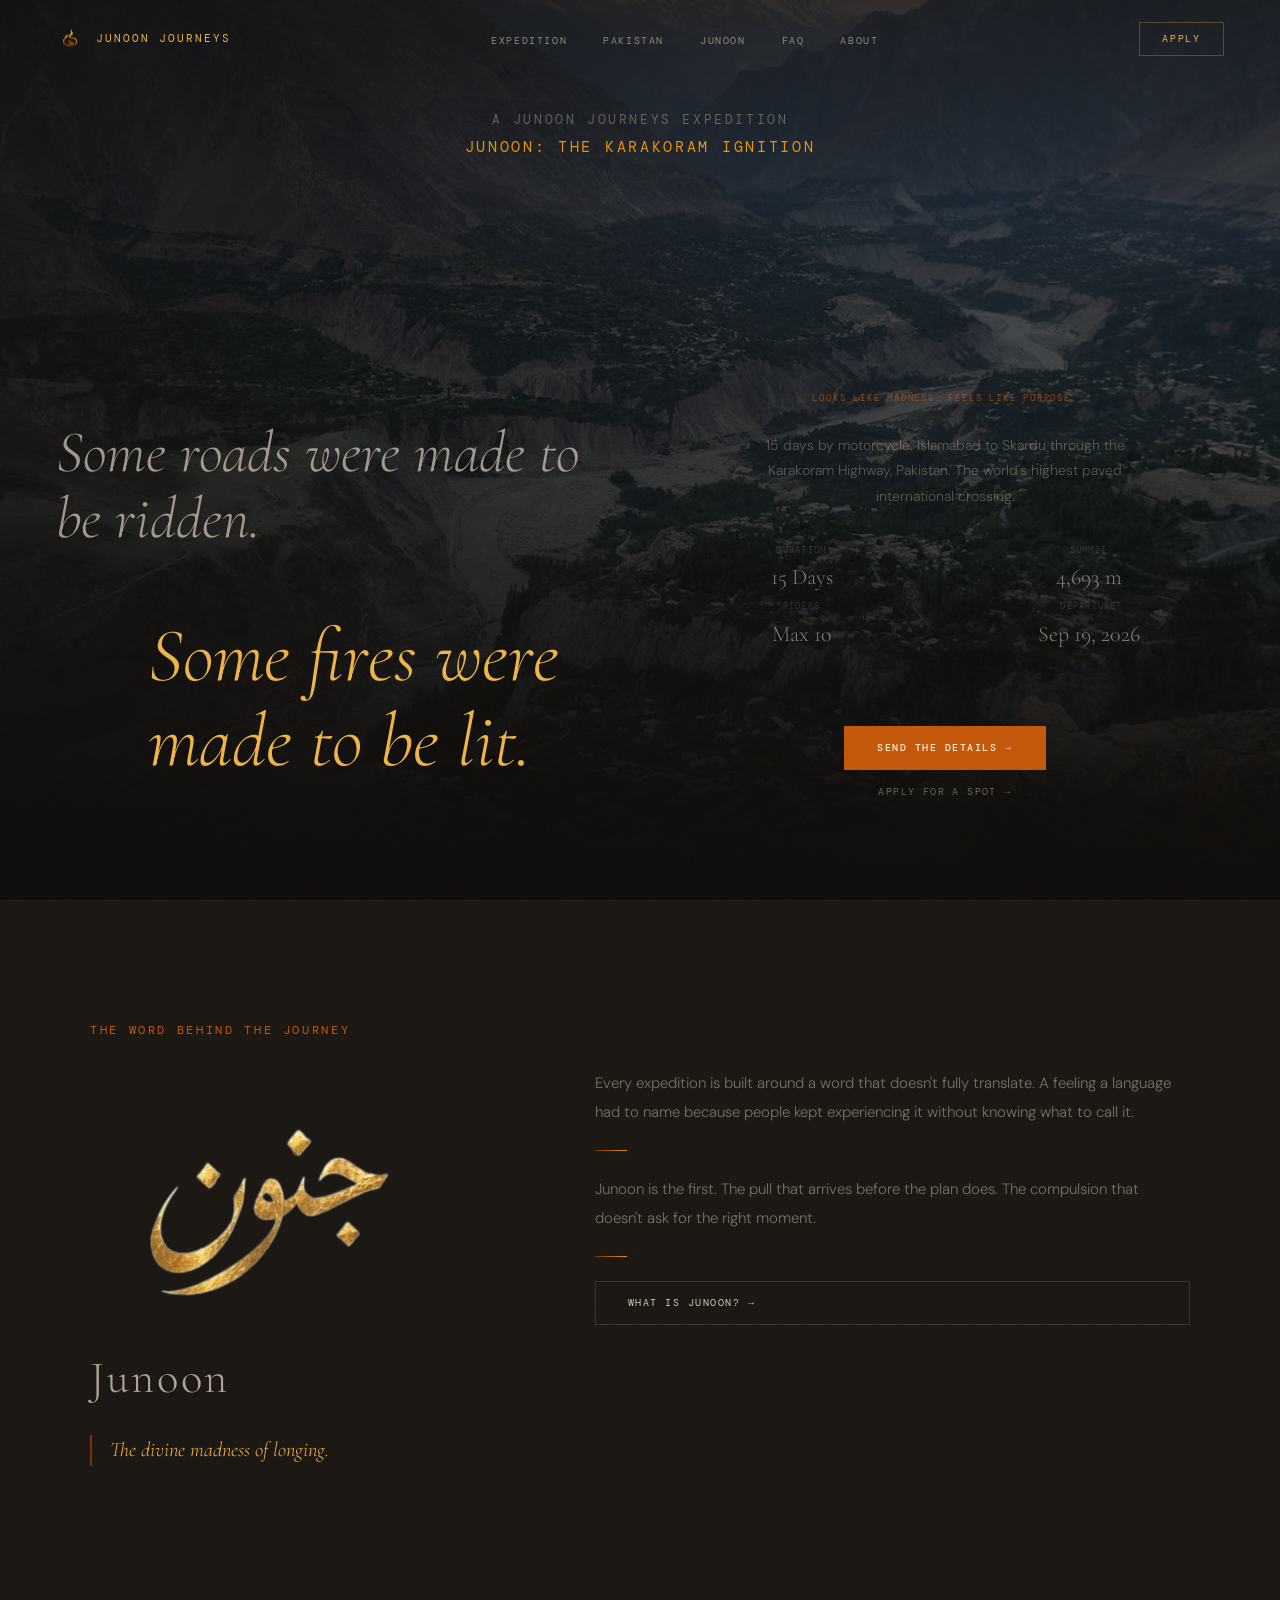
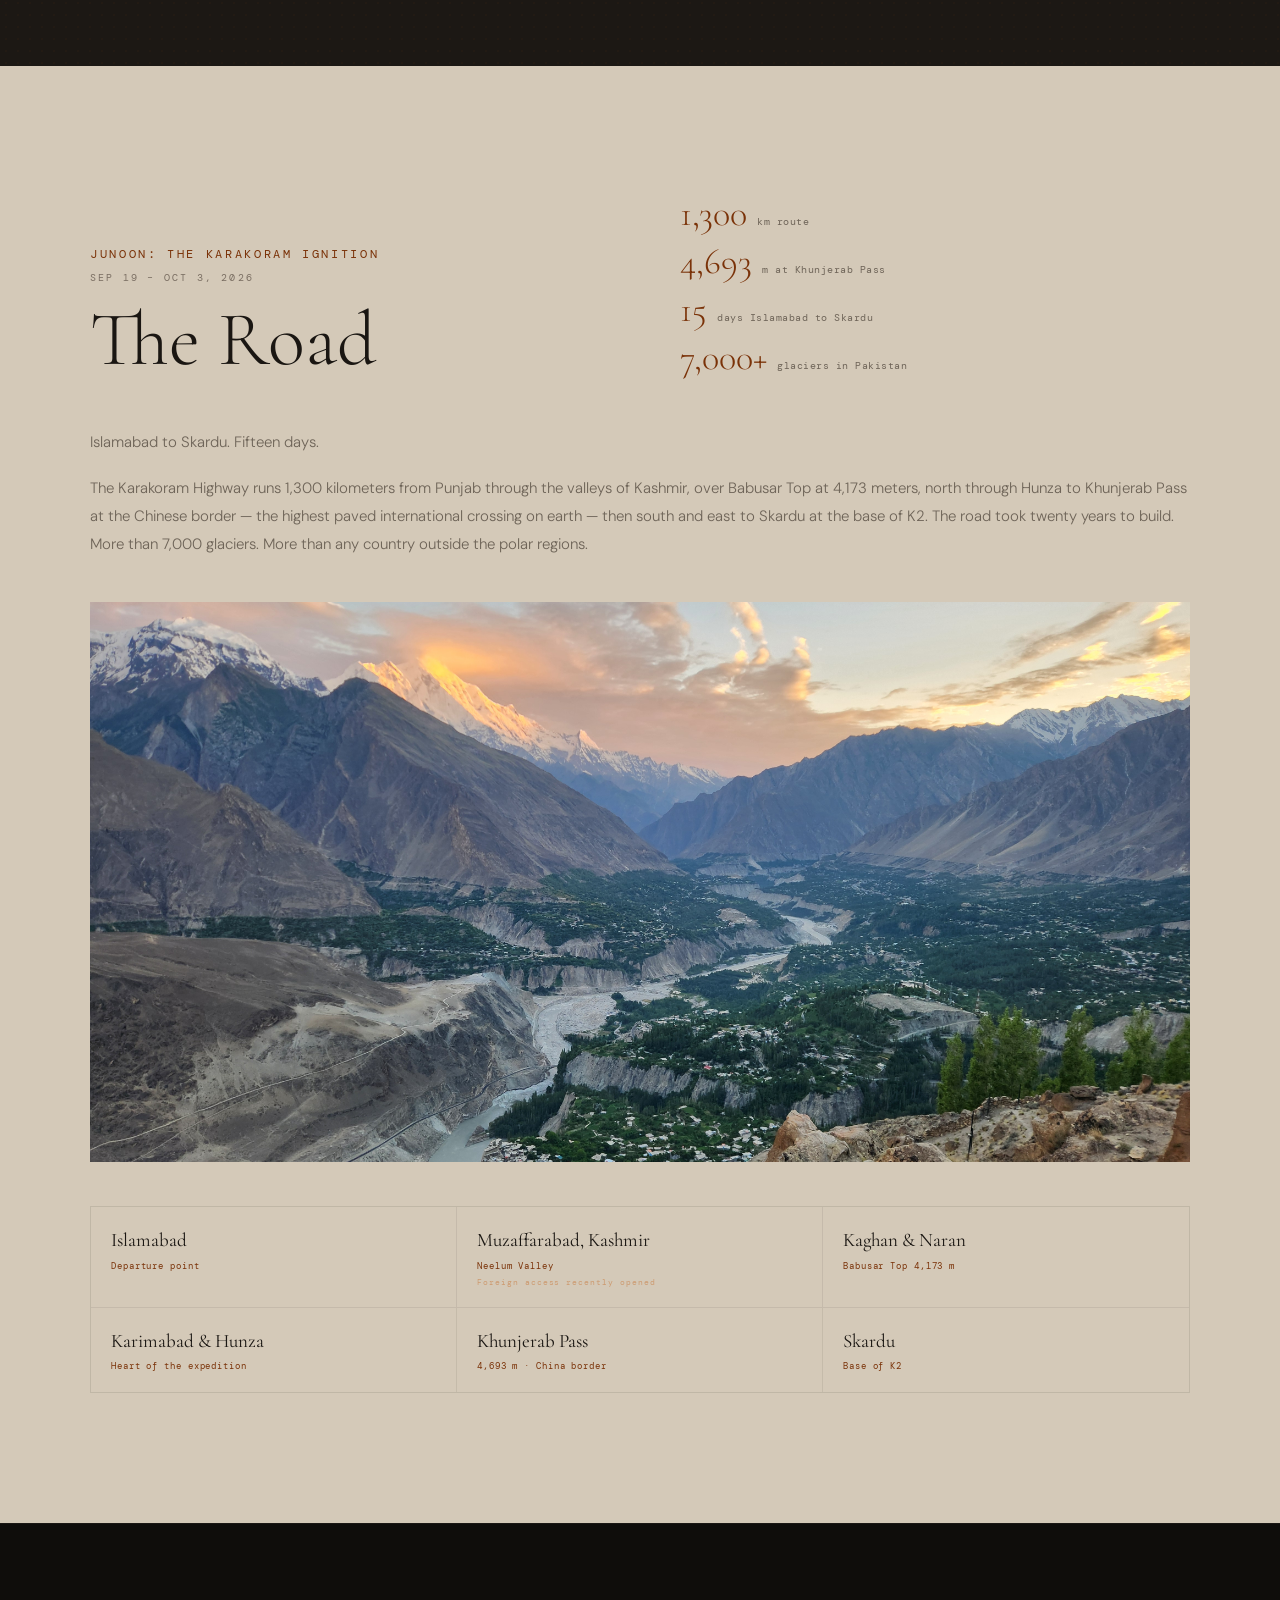
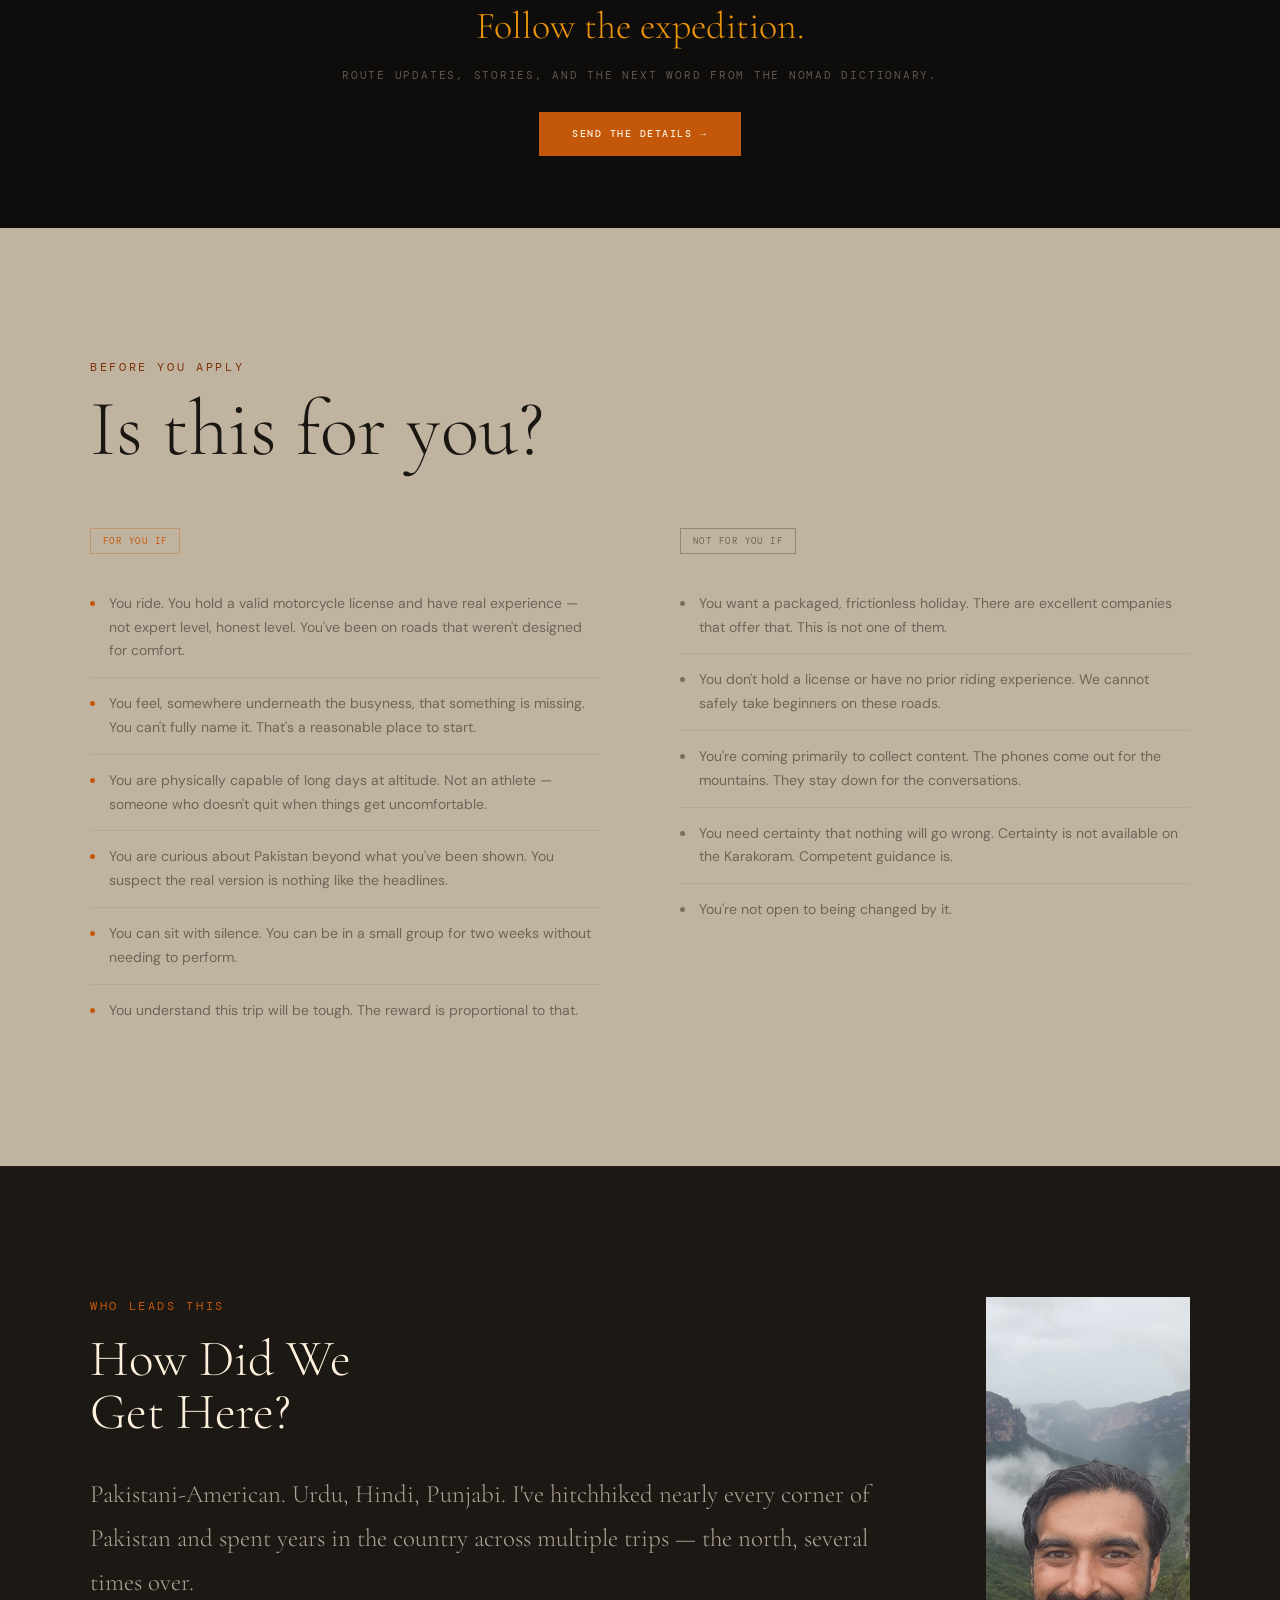
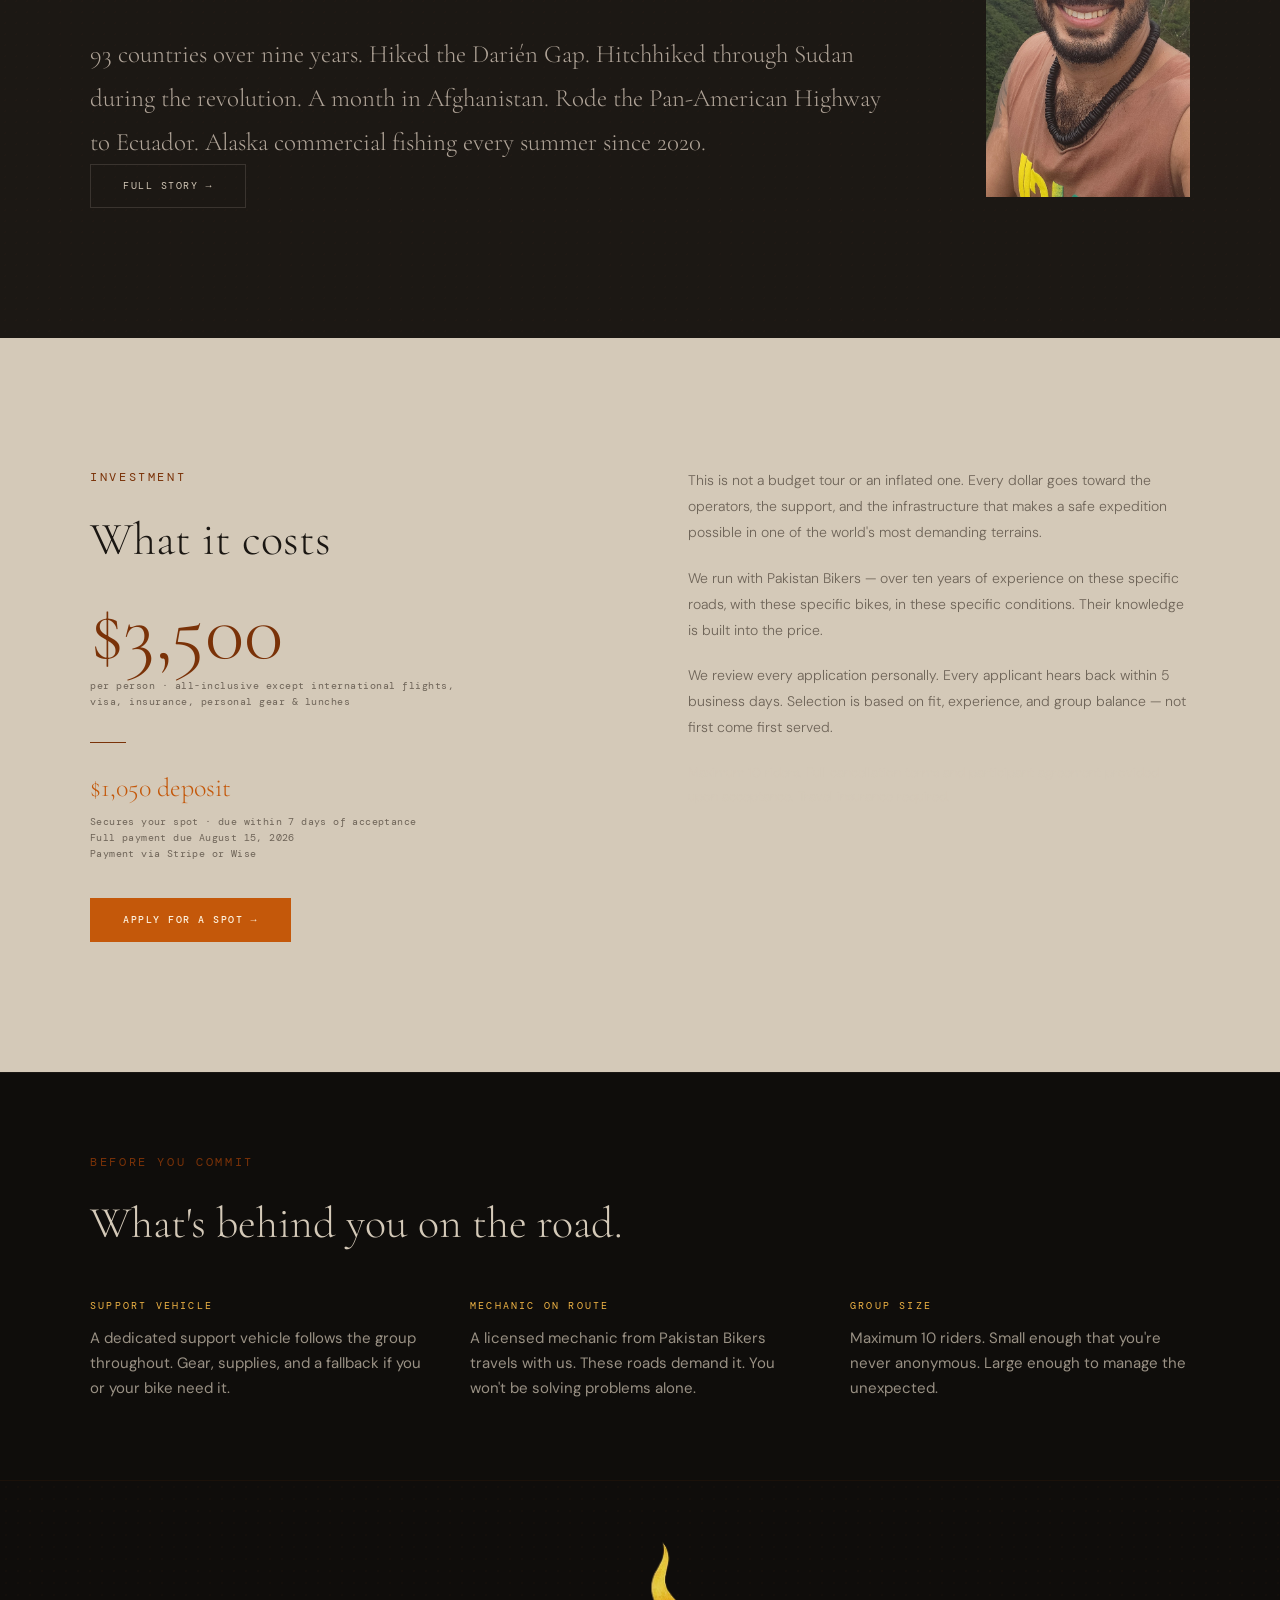
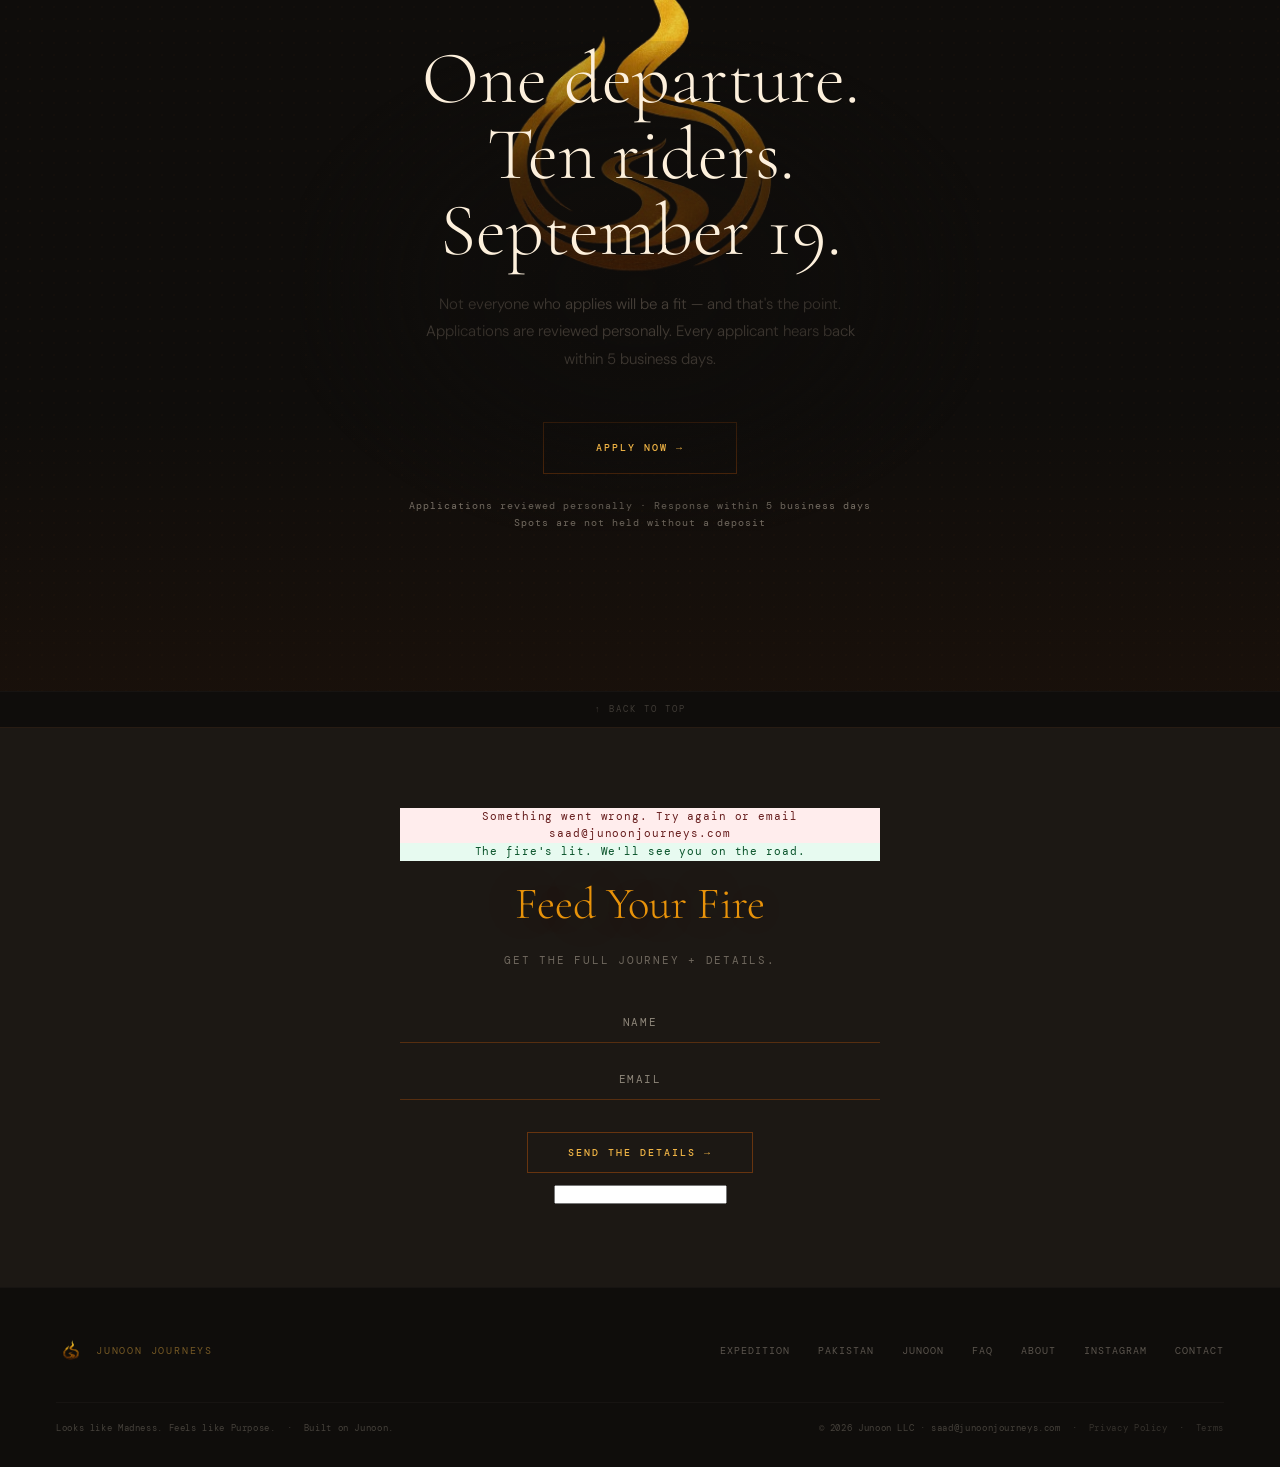
==== commit 011a14dc: "feat: CTA strategy — Feed Your Fire primary with page-specific context across all pages, Apply repos" ====
--- a/index.html
+++ b/index.html
@@ -190,7 +190,7 @@
     </div>
     <div class="hero-right" style="display:flex;flex-direction:column;align-items:center;justify-content:flex-end;text-align:center;align-self:stretch;padding-left:0;border-left:none;">
       <span class="hero-madness">Looks like Madness. Feels like Purpose.</span>
-      <p class="hero-sub" style="opacity:.68;text-align:center;max-width:380px;">15 days by motorcycle. Islamabad to Skardu through the Karakoram Highway, Pakistan. The world's highest paved road. The question it forces — that one's yours.</p>
+      <p class="hero-sub" style="opacity:.68;text-align:center;max-width:380px;">15 days by motorcycle. Islamabad to Skardu through the Karakoram Highway, Pakistan. The world's highest paved international crossing.</p>
       <div class="hero-stats" style="opacity:.58;width:100%;row-gap:4px;">
         <div><span class="stat-lbl mono">Duration</span><span class="stat-val serif">15 Days</span></div>
         <div><span class="stat-lbl mono">Summit</span><span class="stat-val serif">4,693 m</span></div>
@@ -198,17 +198,16 @@
         <div><span class="stat-lbl mono">Departure</span><span class="stat-val serif">Sep 19, 2026</span></div>
       </div>
       <div style="margin-top:40px;display:flex;flex-direction:column;align-items:center;width:100%;">
-        <a href="#" class="btn-primary" data-modal="email">Feed Your Fire →</a>
-        <p style="font-family:'DM Mono',monospace;font-size:10px;letter-spacing:.14em;color:rgba(212,201,184,.45);margin-top:12px;text-align:center;">Get the full journey + details.</p>
-      </div>
-    </div>
-  </div>
-</section>
-
-<!-- SECTION 2: JUNOON (condensed) -->
+        <a href="#" class="btn-primary" data-modal="email">Send the Details →</a>
+        <a href="https://tally.so/r/xXNDY9" target="_blank" rel="noopener" style="font-family:'DM Mono',monospace;font-size:10px;letter-spacing:.14em;text-transform:uppercase;color:rgba(212,201,184,.45);margin-top:14px;text-decoration:none;">Apply for a Spot →</a>
+      </div>
+    </div>
+  </div>
+</section>
+
+<!-- SECTION 2: JUNOON (teaser) -->
 <section class="junoon-sec" id="junoon">
   <div class="sec-inner">
-
     <div class="junoon-top-grid">
       <div class="junoon-identity">
         <span class="sec-label">The Word Behind the Journey</span>
@@ -217,22 +216,13 @@
         <div class="junoon-sufi-pull serif">The divine madness of longing.</div>
       </div>
       <div class="junoon-intro">
-        <p class="junoon-p">Not madness. Not chaos. Something more specific than that.</p>
+        <p class="junoon-p">Every expedition is built around a word that doesn't fully translate. A feeling a language had to name because people kept experiencing it without knowing what to call it.</p>
         <div class="ember-rule"></div>
-        <p class="junoon-p">The Sufi poets named it centuries ago — the compulsion that arrives before thought does. They didn't treat it as a flaw to be corrected. They treated it as the closest thing a human being has to a compass.</p>
+        <p class="junoon-p">Junoon is the first. The pull that arrives before the plan does. The compulsion that doesn't ask for the right moment.</p>
         <div class="ember-rule"></div>
-        <p class="junoon-p">The feeling in your chest before your mind gets involved. Heat. A pull toward something you can't fully name. The kind that doesn't ask for permission and doesn't wait for the right moment.</p>
-      </div>
-    </div>
-
-    <div class="junoon-ignition">
-      <p class="junoon-ignition-spark serif">And some fires don't need more fuel...<br>they need a <em>spark.</em></p>
-      <p class="junoon-p">That moment of ignition when you remember what it felt like to be fully alive — what actually drives you underneath everything you've built on top of it.</p>
-      <p class="junoon-p">That's what the Karakoram does. It doesn't hand you anything. It just removes every comfortable reason not to feel it.</p>
-      <p class="junoon-expedition serif">Junoon: The Karakoram Ignition.</p>
-      <a href="junoon.html" class="btn-secondary">Enter Junoon →</a>
-    </div>
-
+        <a href="junoon.html" class="btn-secondary" style="display:inline-block;">What is Junoon? →</a>
+      </div>
+    </div>
   </div>
 </section>
 
@@ -254,7 +244,7 @@
     </div>
     <div class="route-body">
       <p>Islamabad to Skardu. Fifteen days.</p>
-      <p>The Karakoram Highway runs 1,300 kilometers from Punjab through the valleys of Kashmir, over Babusar Top at 4,173 meters, north through Hunza to Khunjerab Pass at the Chinese border — the highest paved international crossing on earth — then south and east to Skardu at the base of K2. The road took twenty years to build. From ancient fortresses to 7,000 glaciers — more than any country outside the polar regions — the scale of this landscape will force you off autopilot.</p>
+      <p>The Karakoram Highway runs 1,300 kilometers from Punjab through the valleys of Kashmir, over Babusar Top at 4,173 meters, north through Hunza to Khunjerab Pass at the Chinese border — the highest paved international crossing on earth — then south and east to Skardu at the base of K2. The road took twenty years to build. More than 7,000 glaciers. More than any country outside the polar regions.</p>
     </div>
     <div class="route-photo-full">
       <img src="images/route-eagle-nest.jpg" alt="Hunza Valley at sunset — Karakoram Highway" class="route-photo-img">
@@ -272,9 +262,9 @@
 
 <!-- SECTION 4: MID-PAGE EMAIL CAPTURE -->
 <section class="email-mid-sec">
-  <p class="serif" style="font-size:clamp(24px,3vw,38px); color:var(--flame); margin:0 0 10px; font-weight:300;">Not ready to apply? Stay in the loop.</p>
-  <p class="mono" style="font-size:11px; letter-spacing:0.16em; text-transform:uppercase; color:rgba(212,201,184,.4); margin:0 0 28px;">Expedition updates, stories, first access.</p>
-  <a href="#" class="btn-primary" data-modal="email">Feed Your Fire →</a>
+  <p class="serif" style="font-size:clamp(24px,3vw,38px); color:var(--flame); margin:0 0 10px; font-weight:300;">Follow the expedition.</p>
+  <p class="mono" style="font-size:11px; letter-spacing:0.16em; text-transform:uppercase; color:rgba(212,201,184,.4); margin:0 0 28px;">Route updates, stories, and the next word from the Nomad Dictionary.</p>
+  <a href="#" class="btn-primary" data-modal="email">Send the Details →</a>
 </section>
 
 <!-- SECTION 5: IS THIS FOR YOU -->
@@ -317,11 +307,9 @@
       <h2 class="about-h2 serif">How Did We<br>Get Here?</h2>
 
       <div class="about-body">
-        <p>I grew up Pakistani-American in the deep south post-9/11 — which meant feeling like I belonged fully to neither world, before realizing that was exactly the point.</p>
-
-        <p>For about five years I went looking — hard. Hiked the Darién Gap solo. Fished commercially in Alaska. Hitchhiked through the Sudanese revolution. Went to the places most people don't go, for reasons I couldn't fully explain at the time.</p>
-
-        <p>Then I cooled down. Focused on other things. Started asking why I'd done any of it.</p>
+        <p>Pakistani-American. Urdu, Hindi, Punjabi. I've hitchhiked nearly every corner of Pakistan and spent years in the country across multiple trips — the north, several times over.</p>
+
+        <p>93 countries over nine years. Hiked the Darién Gap. Hitchhiked through Sudan during the revolution. A month in Afghanistan. Rode the Pan-American Highway to Ecuador. Alaska commercial fishing every summer since 2020.</p>
       </div>
 
       <a href="about.html" class="btn-secondary">Full Story →</a>
@@ -348,7 +336,7 @@
     </div>
     <div>
       <p class="inv-body">This is not a budget tour or an inflated one. Every dollar goes toward the operators, the support, and the infrastructure that makes a safe expedition possible in one of the world's most demanding terrains.</p>
-      <p class="inv-body">We run with Adventure Planners Pakistan — over ten years of experience on these specific roads, with these specific bikes, in these specific conditions. Their knowledge is built into the price.</p>
+      <p class="inv-body">We run with Pakistan Bikers — over ten years of experience on these specific roads, with these specific bikes, in these specific conditions. Their knowledge is built into the price.</p>
       <p class="inv-body">We review every application personally. Every applicant hears back within 5 business days. Selection is based on fit, experience, and group balance — not first come first served.</p>
       <p class="inv-body" style="color:rgba(212,201,184,.42);font-size:13px;">Maximum 10 riders. Full cancellation terms and participant agreement provided upon acceptance. Travel insurance required.</p>
     </div>
@@ -367,7 +355,7 @@
       </div>
       <div>
         <span class="anchor-item-label">Mechanic On Route</span>
-        <p class="anchor-item-body">A licensed mechanic from Adventure Planners Pakistan travels with us. These roads demand it. You won't be solving problems alone.</p>
+        <p class="anchor-item-body">A licensed mechanic from Pakistan Bikers travels with us. These roads demand it. You won't be solving problems alone.</p>
       </div>
       <div>
         <span class="anchor-item-label">Group Size</span>
@@ -381,8 +369,8 @@
 <section class="apply-sec" id="apply">
   <div class="apply-inner">
     <img src="images/junoon-logo-transparent-gold.png" alt="" class="apply-bg-urdu" aria-hidden="true">
-    <h2 class="apply-h2 serif">The fire is<br><span class="apply-already">already</span><br>in you.</h2>
-    <p class="apply-sub">Up to 10 riders. One departure. September 19, 2026. Not everyone who applies will be a fit — and that's the point. If you've read this far, that tells me something.</p>
+    <h2 class="apply-h2 serif">One departure.<br>Ten riders.<br>September 19.</h2>
+    <p class="apply-sub">Not everyone who applies will be a fit — and that's the point. Applications are reviewed personally. Every applicant hears back within 5 business days.</p>
     <a href="https://tally.so/r/xXNDY9" class="btn-apply" target="_blank" rel="noopener"><span>Apply Now →</span></a>
     <p class="apply-fine">Applications reviewed personally · Response within 5 business days<br>Spots are not held without a deposit</p>
   </div>
@@ -449,7 +437,7 @@
                   <svg class="icon clickable__icon progress-indicator__icon sib-hide-loader-icon" viewBox="0 0 512 512">
                     <path d="M460.116 373.846l-20.823-12.022c-5.541-3.199-7.54-10.159-4.663-15.874 30.137-59.886 28.343-131.652-5.386-189.946-33.641-58.394-94.896-95.833-161.827-99.676C261.028 55.961 256 50.751 256 44.352V20.309c0-6.904 5.808-12.337 12.703-11.982 83.556 4.306 160.163 50.864 202.11 123.677 42.063 72.696 44.079 162.316 6.031 236.832-3.14 6.148-10.75 8.461-16.728 5.01z" />
                   </svg>
-                  Feed Your Fire →
+                  Send the Details →
                 </button>
               </div>
             </div>
@@ -494,7 +482,7 @@
     <form id="modal-form" method="POST" action="https://1a97d748.sibforms.com/serve/[base64]" data-type="subscription">
       <input class="modal-input" type="text" name="FIRSTNAME" placeholder="Name" required autocomplete="off">
       <input class="modal-input" type="email" name="EMAIL" placeholder="Email" required autocomplete="off">
-      <button class="modal-submit" type="submit">Feed Your Fire →</button>
+      <button class="modal-submit" type="submit">Send the Details →</button>
       <input type="text" name="email_address_check" value="" style="display:none">
       <input type="hidden" name="locale" value="en">
     </form>
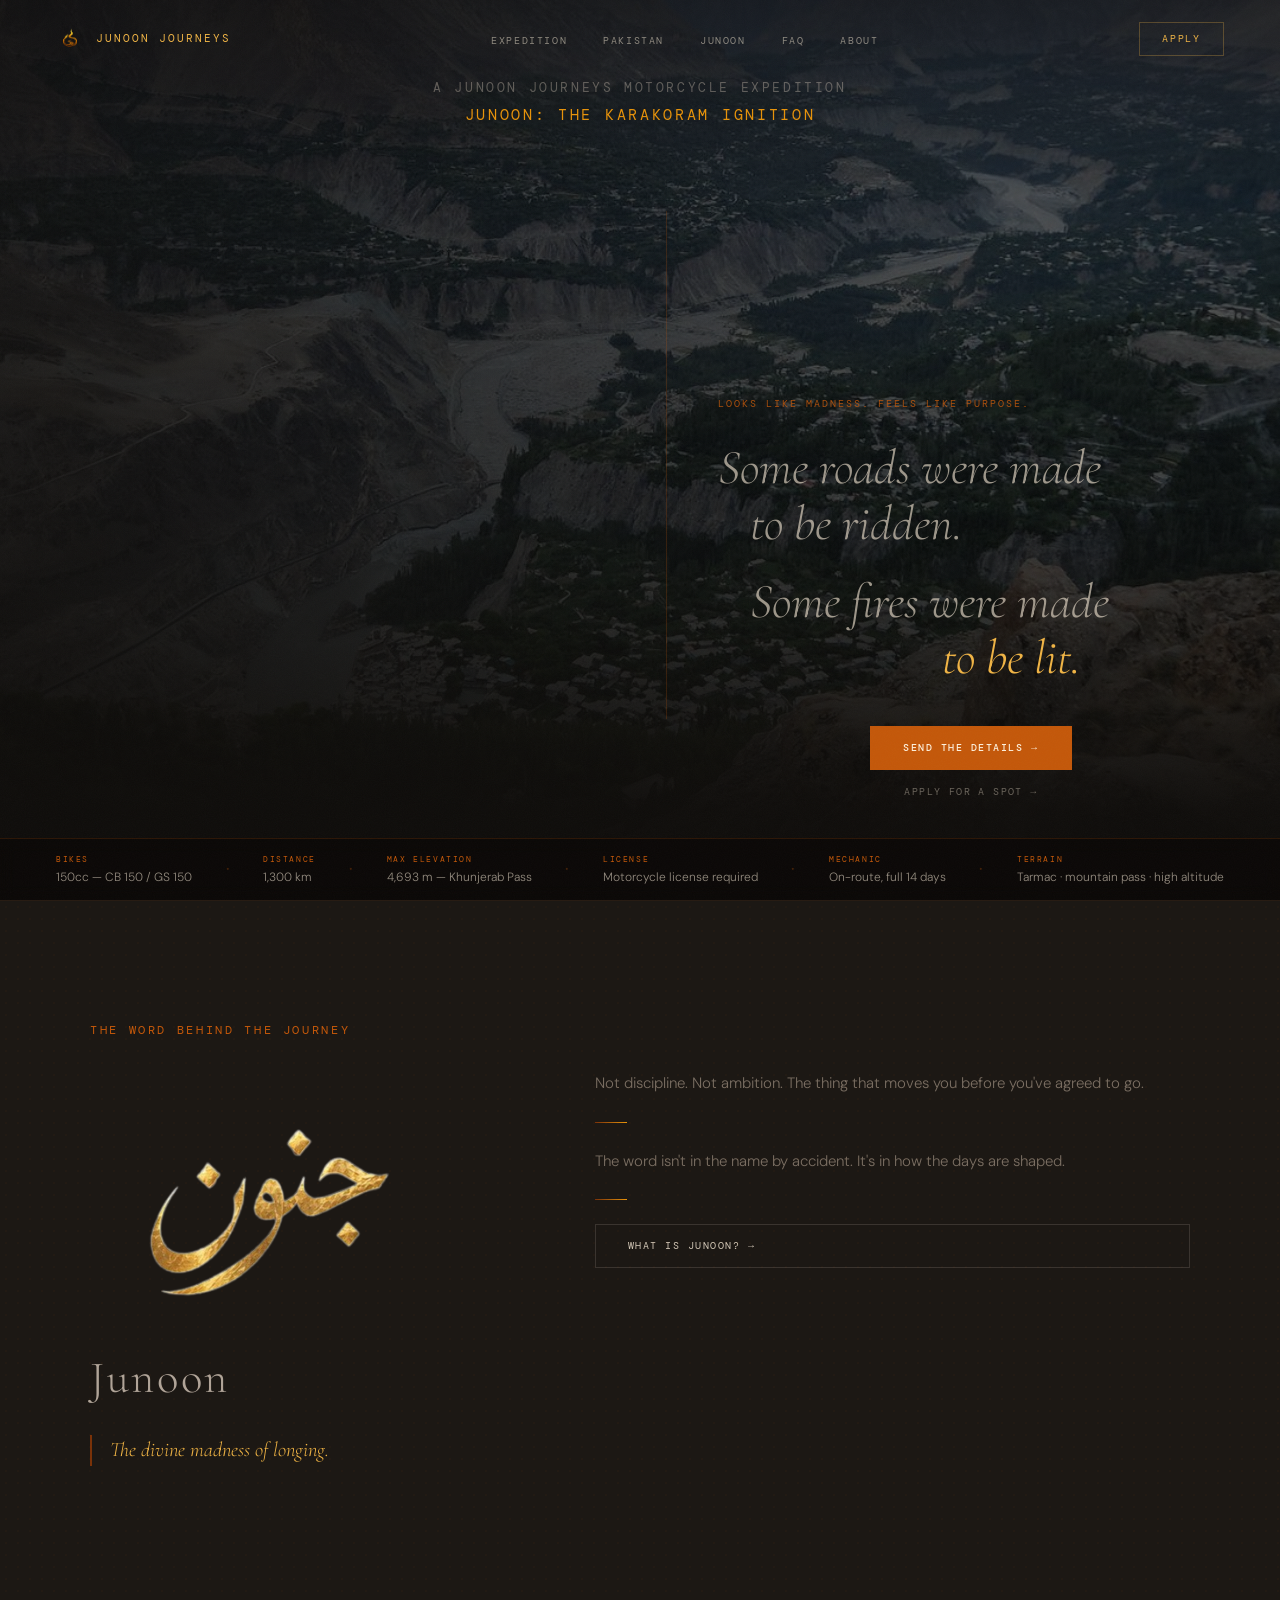
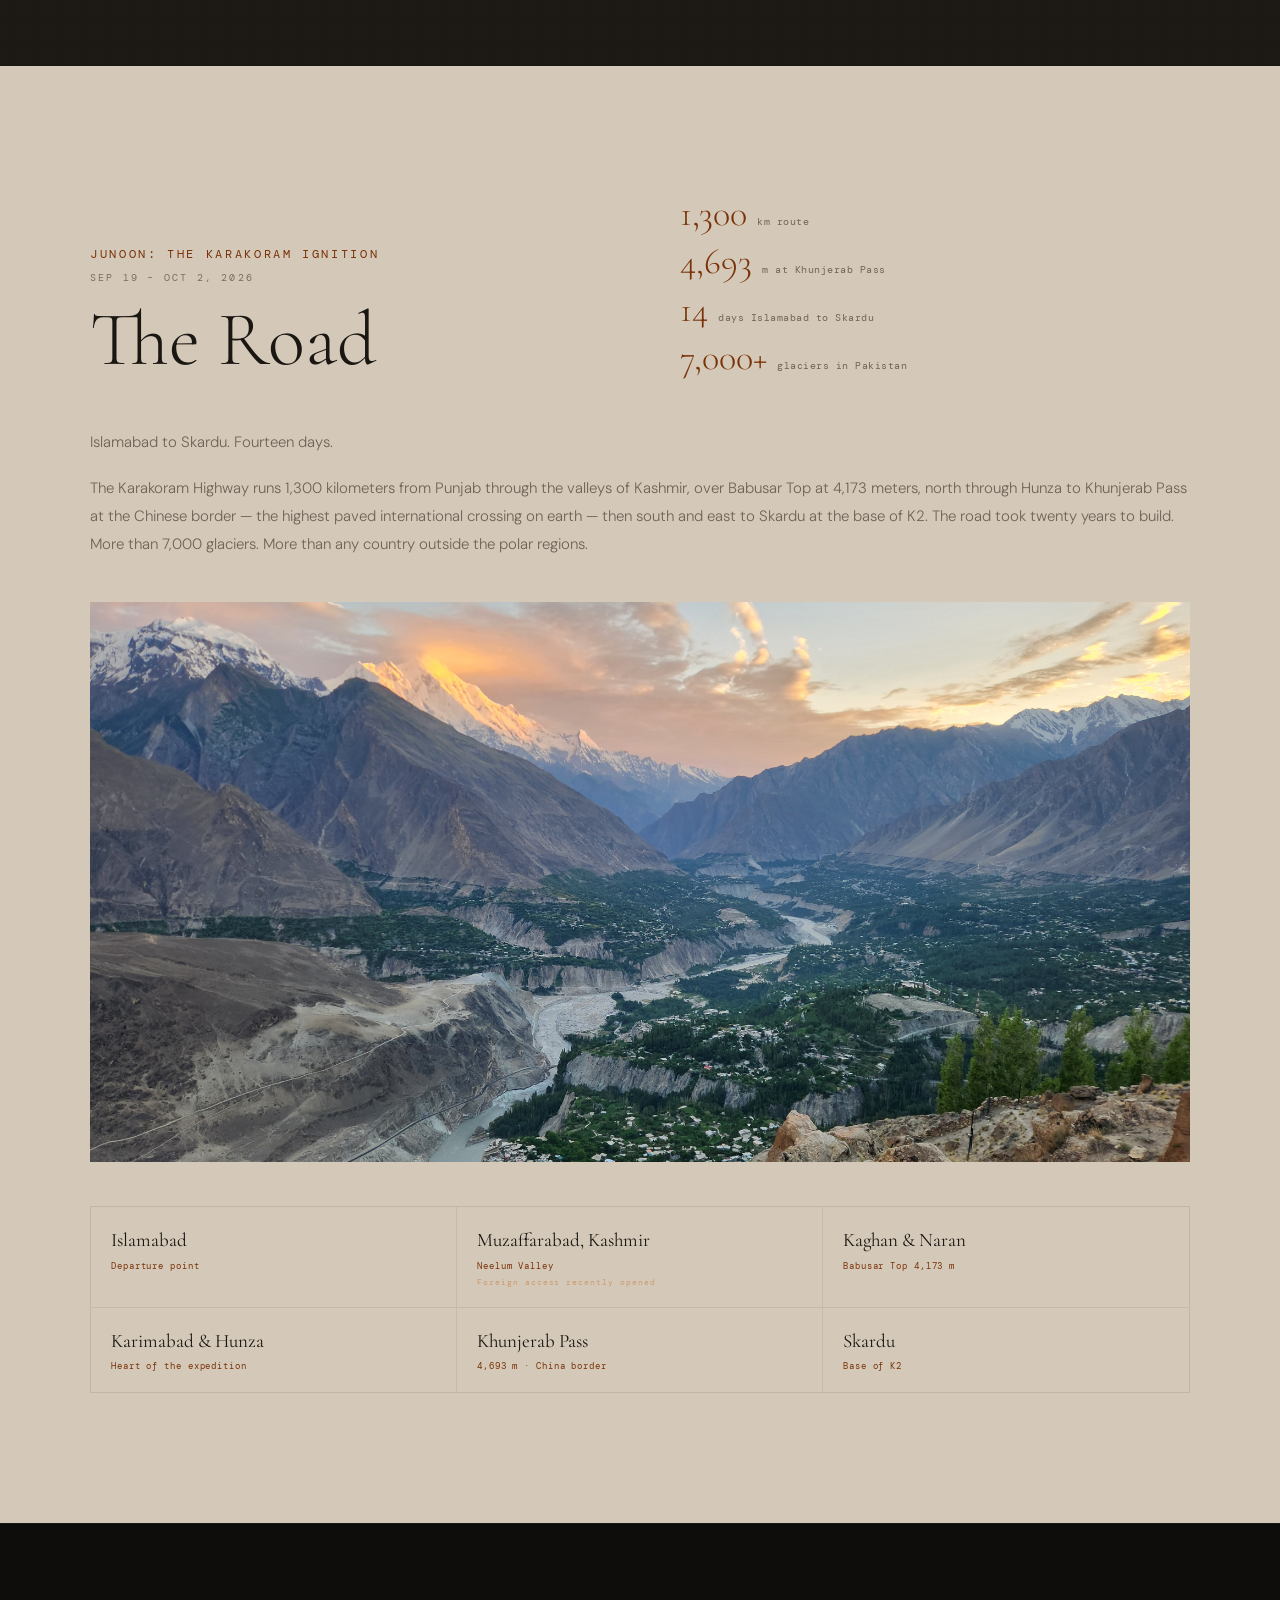
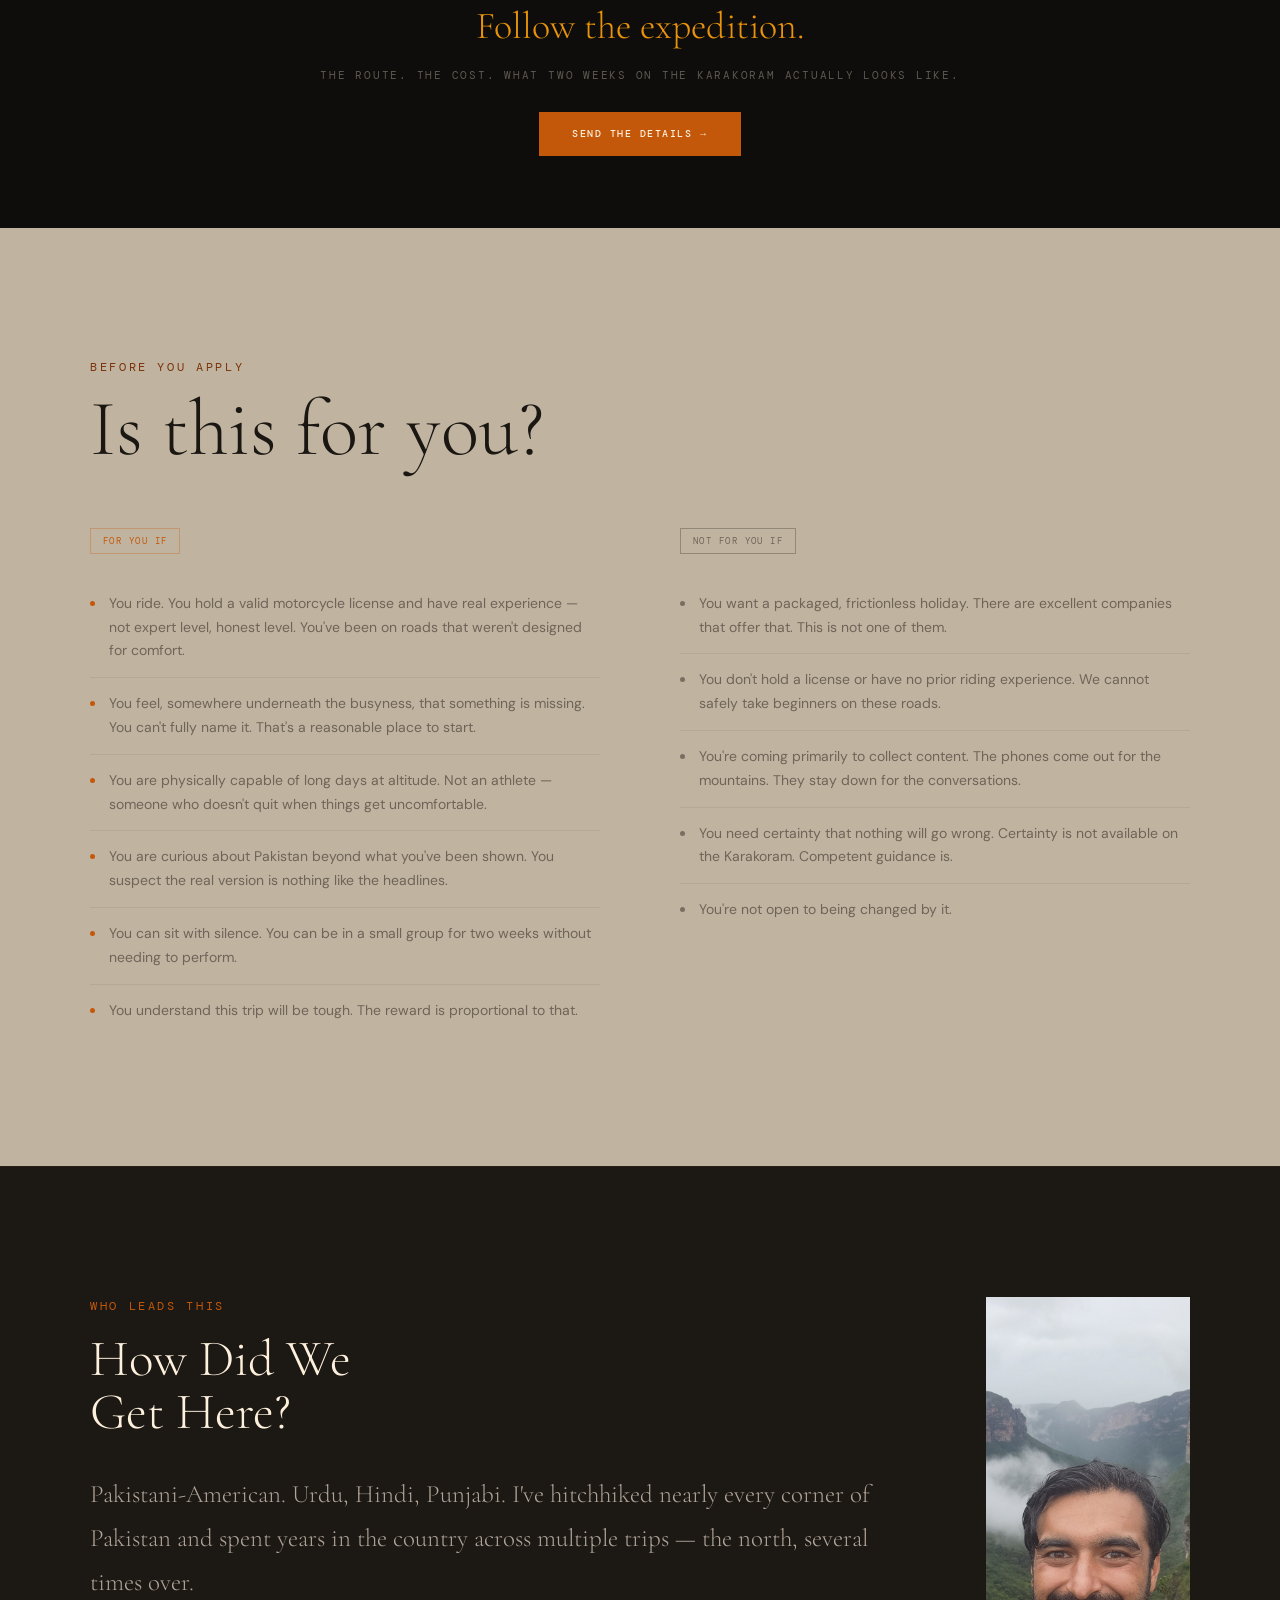
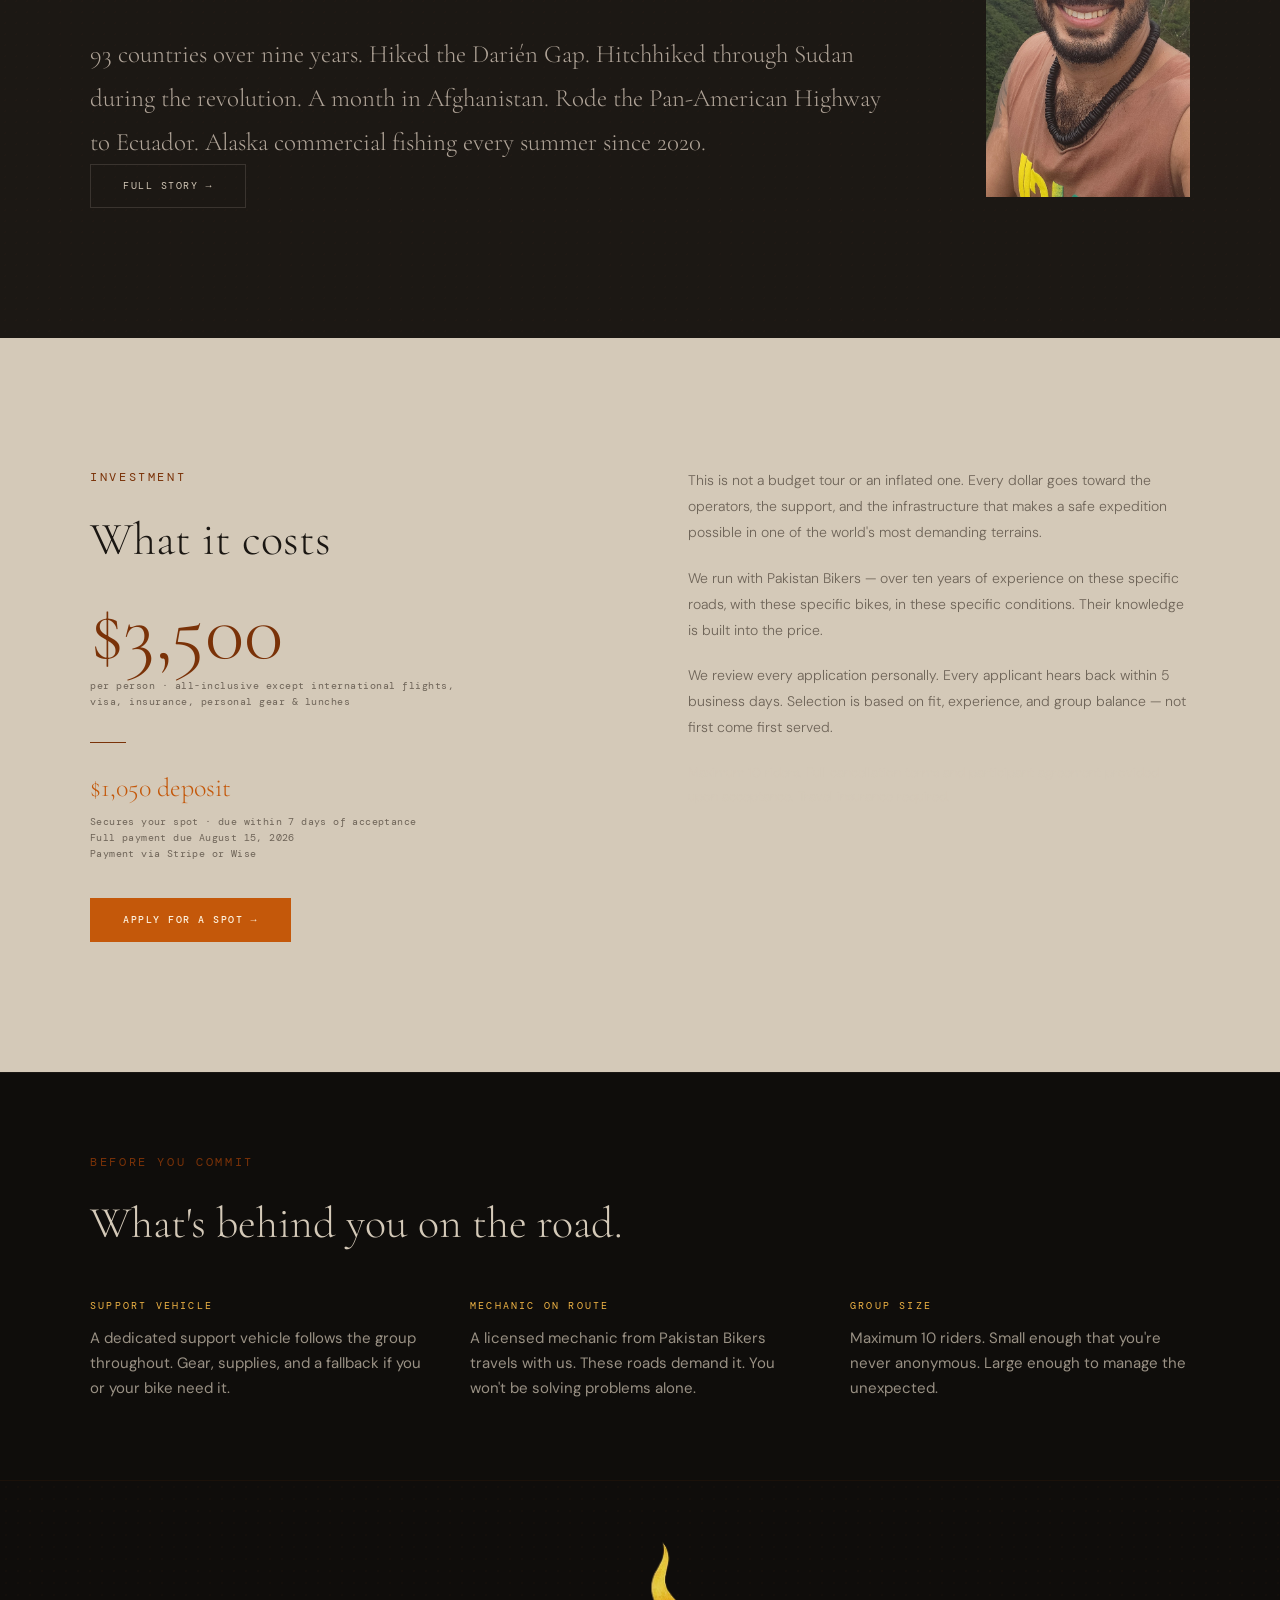
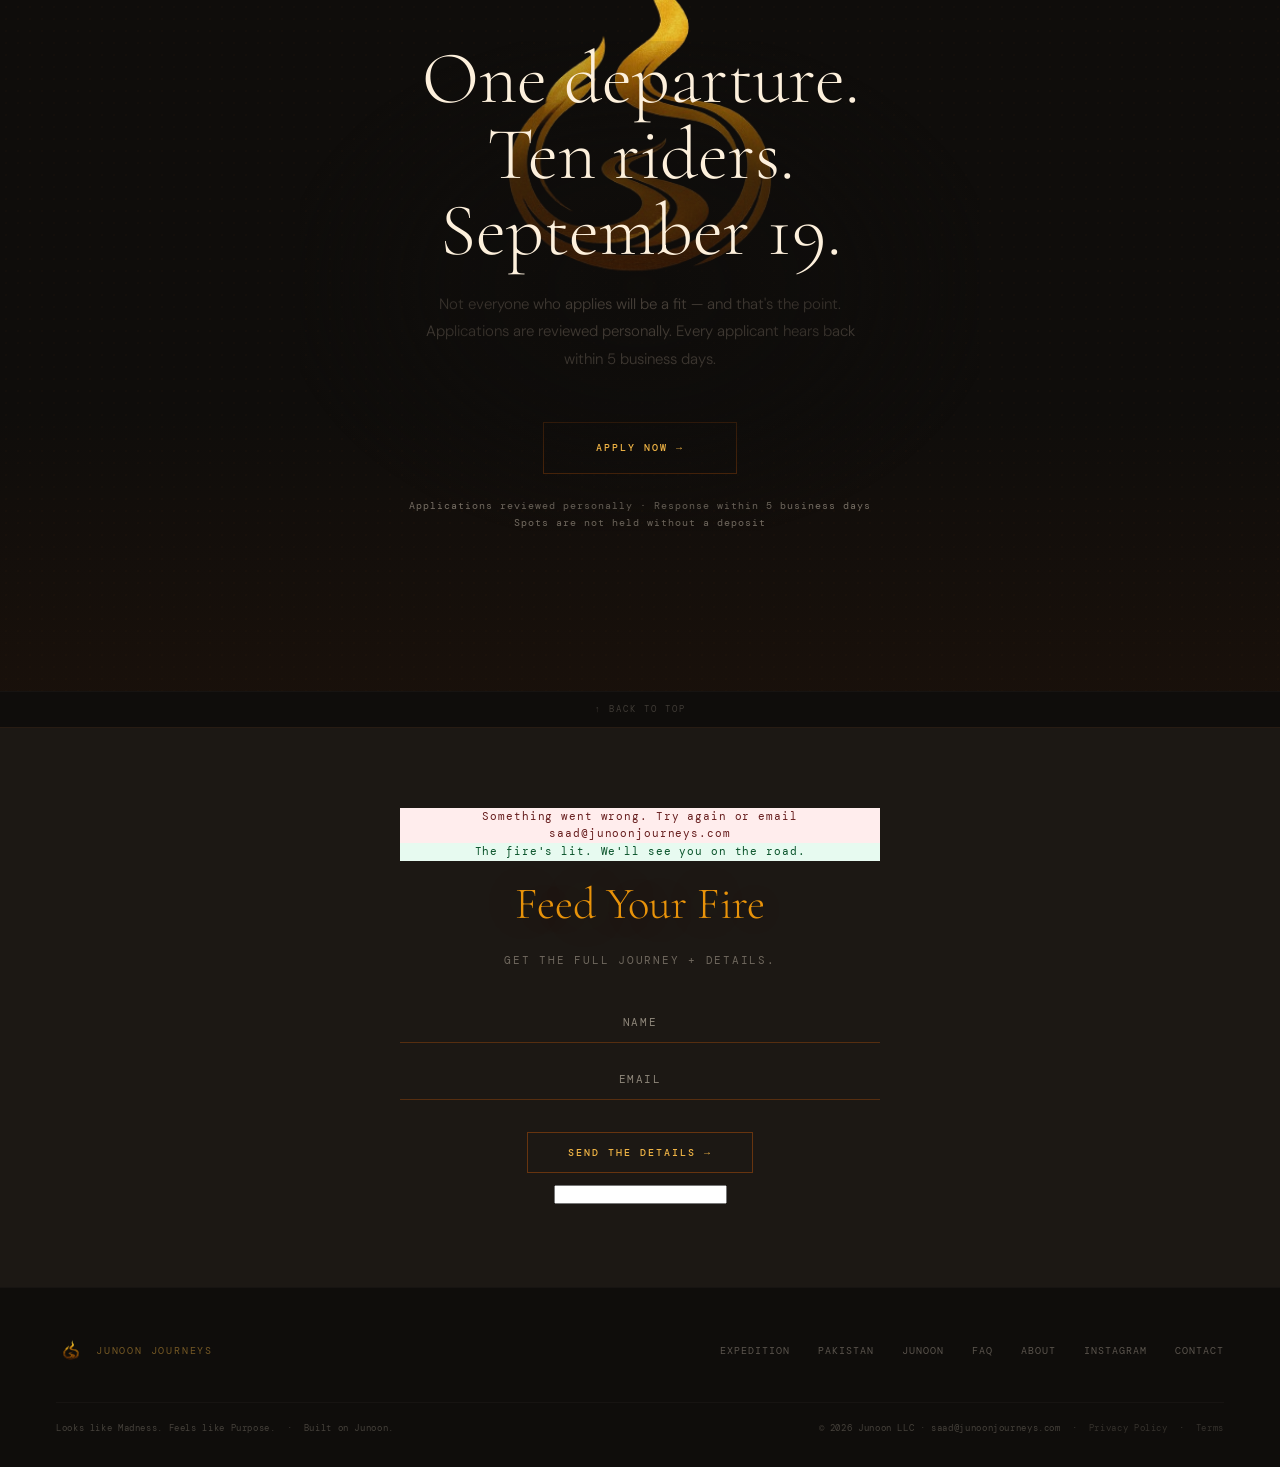
==== commit f0220256: "feat: hero redesign, Mehfil section, visual polish across site index.html - Hero rebuilt: right-alig" ====
--- a/index.html
+++ b/index.html
@@ -14,19 +14,18 @@
 <link rel="icon" type="image/png" href="images/junoon-logo-icon.png">
 <link rel="apple-touch-icon" href="images/junoon-logo-icon.png">
 <title>Junoon Journeys — Motorcycle Expedition Through Pakistan</title>
-<meta name="description" content="15 days by motorcycle. Islamabad to Skardu through the Karakoram Highway. September 19, 2026. Up to 10 riders. One departure.">
+<meta name="description" content="14 days by motorcycle. Islamabad to Skardu through the Karakoram Highway. September 19, 2026. Up to 10 riders. One departure.">
 <link rel="canonical" href="https://www.junoonjourneys.com/">
 <meta name="robots" content="index, follow">
 <meta property="og:type" content="website">
 <meta property="og:title" content="Junoon Journeys — Motorcycle Expedition Through Pakistan">
-<meta property="og:description" content="A 15-day motorcycle expedition through the Karakoram Highway. Islamabad to Skardu. September 2026.">
+<meta property="og:description" content="A 14-day motorcycle expedition through the Karakoram Highway. Islamabad to Skardu. September 2026.">
 <meta property="og:url" content="https://www.junoonjourneys.com/">
 <meta property="og:image" content="https://www.junoonjourneys.com/images/route-hunza-lake.jpg">
 <meta name="twitter:card" content="summary_large_image">
 <meta name="twitter:title" content="Junoon Journeys — Motorcycle Expedition Through Pakistan">
-<meta name="twitter:description" content="A 15-day motorcycle expedition through the Karakoram Highway. Islamabad to Skardu. September 2026.">
+<meta name="twitter:description" content="A 14-day motorcycle expedition through the Karakoram Highway. Islamabad to Skardu. September 2026.">
 <meta name="twitter:image" content="https://www.junoonjourneys.com/images/route-hunza-lake.jpg">
-<meta name="google-site-verification" content="PASTE_YOUR_CODE_HERE">
 <link rel="preconnect" href="https://fonts.googleapis.com">
 <link href="https://fonts.googleapis.com/css2?family=Cormorant+Garamond:ital,wght@0,300;0,400;0,500;1,300;1,400;1,500&family=DM+Sans:wght@300;400;500&family=DM+Mono:wght@400;500&family=Noto+Nastaliq+Urdu:wght@400;700&display=swap" rel="stylesheet">
 <link rel="stylesheet" href="css/style.css">
@@ -47,51 +46,124 @@
 /* Mid-page email capture */
 .email-mid-sec{background:var(--char);padding:72px 56px;border-top:1px solid rgba(212,201,184,.06);text-align:center}
 @media(max-width:768px){.email-mid-sec{padding:56px 24px}}
-/* ── Hero right column overrides ── */
+/* ── Hero: right-side layout ── */
+.hero-top {
+  padding-top: 78px;
+}
 .hero-right {
-  display: flex !important;
-  flex-direction: column !important;
-  align-items: center !important;
-  text-align: center !important;
-  justify-content: flex-end !important;
-  align-self: stretch !important;
-  padding-left: 0 !important;
-  border-left: none !important;
-}
-.hero-sub {
-  text-align: center !important;
-}
-.hero-stats {
-  width: 100% !important;
-  row-gap: 4px !important;
-  column-gap: 16px !important;
-}
-
-/* Hero headline — diagonal flow treatment */
-.hero-h1 { display:flex; flex-direction:column; }
-.hero-l1 {
-  font-style: italic;
-  font-size: 0.82em;
-  color: rgba(212,201,184,.72);
-  line-height: 1.12;
-}
-.hero-l2 {
-  font-style: italic;
-  font-size: 1.06em;
-  color: var(--amber);
-  margin-left: 2.8ch;
-  margin-top: 0.82em;
-  line-height: 1.12;
+  display: flex;
+  flex-direction: column;
+  align-items: flex-start;
+  text-align: left;
+  justify-content: flex-end;
+  align-self: stretch;
+  padding-left: 52px;
+  position: relative;
+}
+.hero-right::before {
+  content: '';
+  position: absolute;
+  left: 0;
+  top: 50%;
+  transform: translateY(-50%);
+  width: 1px;
+  height: 75%;
+  background: rgba(196,88,10,.22);
 }
 .hero-madness {
   display: block;
   font-family: 'DM Mono', monospace;
-  font-size: 9px;
+  font-size: 10px;
   letter-spacing: 0.2em;
   text-transform: uppercase;
   color: var(--ember);
-  opacity: 0.72;
+  opacity: 0.85;
   margin-bottom: 28px;
+}
+.hero-h1 {
+  margin-bottom: 40px;
+  width: 100%;
+  font-family: 'Cormorant Garamond', serif;
+  font-size: clamp(30px, 3.8vw, 56px);
+  font-style: italic;
+  font-weight: 300;
+  line-height: 1.15;
+}
+.hero-l1 {
+  display: block;
+  color: rgba(212,201,184,.72);
+}
+.hero-l2 {
+  display: block;
+  color: rgba(212,201,184,.72);
+  padding-left: 2rem;
+  margin-bottom: 0.45em;
+}
+.hero-l3 {
+  display: block;
+  color: rgba(212,201,184,.72);
+  padding-left: 2rem;
+}
+.hero-l4 {
+  display: block;
+  color: var(--amber);
+  text-align: right;
+  padding-right: 9rem;
+}
+.hero-video {
+  object-position: center 60%;
+}
+.hero-ctas {
+  display: flex;
+  flex-direction: column;
+  align-items: center;
+  gap: 14px;
+  width: 100%;
+}
+
+/* Spec bar — inside hero, absolute bottom */
+.hero-spec-bar {
+  position: absolute;
+  bottom: 0;
+  left: 0;
+  right: 0;
+  z-index: 3;
+  display: flex;
+  align-items: center;
+  justify-content: space-between;
+  padding: 14px 56px;
+  background: rgba(10,8,6,.72);
+  border-top: 1px solid rgba(196,88,10,.18);
+  backdrop-filter: blur(8px);
+  -webkit-backdrop-filter: blur(8px);
+}
+.hero-spec-item {
+  display: flex;
+  flex-direction: column;
+  gap: 5px;
+}
+.hero-spec-lbl {
+  font-family: 'DM Mono', monospace;
+  font-size: 8px;
+  letter-spacing: 0.2em;
+  text-transform: uppercase;
+  color: var(--ember);
+}
+.hero-spec-val {
+  font-family: 'DM Sans', sans-serif;
+  font-size: 12px;
+  color: rgba(212,201,184,.68);
+  font-weight: 300;
+  line-height: 1.3;
+}
+.hero-spec-sep {
+  color: rgba(196,88,10,.3);
+  font-size: 18px;
+  line-height: 1;
+  align-self: center;
+}
+@media(max-width:960px) {
+  .hero-spec-bar { display: none; }
 }
 </style>
 <!-- Brevo Form Styles -->
@@ -178,29 +250,56 @@
     <div class="e" style="width:4px;height:4px;left:13%;bottom:26%;background:#FDF0DC;--d:3.7s;--dl:1.8s;--x:22px"></div>
   </div>
   <div class="hero-top">
-    <span class="hero-company mono">A Junoon Journeys Expedition</span>
+    <span class="hero-company mono">A Junoon Journeys Motorcycle Expedition</span>
     <span class="hero-trip mono">Junoon: The Karakoram Ignition</span>
   </div>
   <div class="hero-bottom">
-    <div class="hero-left">
+    <div></div>
+    <div class="hero-right">
+      <span class="hero-madness">Looks like Madness. Feels like Purpose.</span>
       <h1 class="hero-h1">
-        <span class="hero-l1">Some roads were made to be ridden.</span>
-        <span class="hero-l2">Some fires were made to be lit.</span>
+        <span class="hero-l1">Some roads were made</span>
+        <span class="hero-l2">to be ridden.</span>
+        <span class="hero-l3">Some fires were made</span>
+        <span class="hero-l4">to be lit.</span>
       </h1>
-    </div>
-    <div class="hero-right" style="display:flex;flex-direction:column;align-items:center;justify-content:flex-end;text-align:center;align-self:stretch;padding-left:0;border-left:none;">
-      <span class="hero-madness">Looks like Madness. Feels like Purpose.</span>
-      <p class="hero-sub" style="opacity:.68;text-align:center;max-width:380px;">15 days by motorcycle. Islamabad to Skardu through the Karakoram Highway, Pakistan. The world's highest paved international crossing.</p>
-      <div class="hero-stats" style="opacity:.58;width:100%;row-gap:4px;">
-        <div><span class="stat-lbl mono">Duration</span><span class="stat-val serif">15 Days</span></div>
-        <div><span class="stat-lbl mono">Summit</span><span class="stat-val serif">4,693 m</span></div>
-        <div><span class="stat-lbl mono">Riders</span><span class="stat-val serif">Max 10</span></div>
-        <div><span class="stat-lbl mono">Departure</span><span class="stat-val serif">Sep 19, 2026</span></div>
-      </div>
-      <div style="margin-top:40px;display:flex;flex-direction:column;align-items:center;width:100%;">
+      <div class="hero-ctas">
         <a href="#" class="btn-primary" data-modal="email">Send the Details →</a>
-        <a href="https://tally.so/r/xXNDY9" target="_blank" rel="noopener" style="font-family:'DM Mono',monospace;font-size:10px;letter-spacing:.14em;text-transform:uppercase;color:rgba(212,201,184,.45);margin-top:14px;text-decoration:none;">Apply for a Spot →</a>
-      </div>
+        <a href="https://tally.so/r/xXNDY9" target="_blank" rel="noopener" class="mono" style="font-size:10px;letter-spacing:.14em;text-transform:uppercase;color:rgba(212,201,184,.45);text-decoration:none;">Apply for a Spot →</a>
+      </div>
+    </div>
+  </div>
+
+  <!-- SPEC BAR — overlaid at bottom of hero -->
+  <div class="hero-spec-bar">
+    <div class="hero-spec-item">
+      <span class="hero-spec-lbl">Bikes</span>
+      <span class="hero-spec-val">150cc — CB 150 / GS 150</span>
+    </div>
+    <span class="hero-spec-sep">·</span>
+    <div class="hero-spec-item">
+      <span class="hero-spec-lbl">Distance</span>
+      <span class="hero-spec-val">1,300 km</span>
+    </div>
+    <span class="hero-spec-sep">·</span>
+    <div class="hero-spec-item">
+      <span class="hero-spec-lbl">Max Elevation</span>
+      <span class="hero-spec-val">4,693 m — Khunjerab Pass</span>
+    </div>
+    <span class="hero-spec-sep">·</span>
+    <div class="hero-spec-item">
+      <span class="hero-spec-lbl">License</span>
+      <span class="hero-spec-val">Motorcycle license required</span>
+    </div>
+    <span class="hero-spec-sep">·</span>
+    <div class="hero-spec-item">
+      <span class="hero-spec-lbl">Mechanic</span>
+      <span class="hero-spec-val">On-route, full 14 days</span>
+    </div>
+    <span class="hero-spec-sep">·</span>
+    <div class="hero-spec-item">
+      <span class="hero-spec-lbl">Terrain</span>
+      <span class="hero-spec-val">Tarmac · mountain pass · high altitude</span>
     </div>
   </div>
 </section>
@@ -216,9 +315,9 @@
         <div class="junoon-sufi-pull serif">The divine madness of longing.</div>
       </div>
       <div class="junoon-intro">
-        <p class="junoon-p">Every expedition is built around a word that doesn't fully translate. A feeling a language had to name because people kept experiencing it without knowing what to call it.</p>
+        <p class="junoon-p">Not discipline. Not ambition. The thing that moves you before you've agreed to go.</p>
         <div class="ember-rule"></div>
-        <p class="junoon-p">Junoon is the first. The pull that arrives before the plan does. The compulsion that doesn't ask for the right moment.</p>
+        <p class="junoon-p">The word isn't in the name by accident. It's in how the days are shaped.</p>
         <div class="ember-rule"></div>
         <a href="junoon.html" class="btn-secondary" style="display:inline-block;">What is Junoon? →</a>
       </div>
@@ -232,18 +331,18 @@
     <div class="route-top">
       <div>
         <span class="sec-label" style="color:var(--ember-deep); white-space:nowrap;">Junoon: The Karakoram Ignition</span>
-        <span class="sec-label" style="color:var(--smoke); font-size:10px; margin-top:-10px; margin-bottom:18px;">Sep 19 – Oct 3, 2026</span>
+        <span class="sec-label" style="color:var(--smoke); font-size:10px; margin-top:-10px; margin-bottom:18px;">Sep 19 – Oct 2, 2026</span>
         <h2 class="route-h2 serif">The Road</h2>
       </div>
       <div class="route-stats">
         <div class="rstat"><span class="rnum serif">1,300</span><span class="rlbl mono">km route</span></div>
         <div class="rstat"><span class="rnum serif">4,693</span><span class="rlbl mono">m at Khunjerab Pass</span></div>
-        <div class="rstat"><span class="rnum serif">15</span><span class="rlbl mono">days Islamabad to Skardu</span></div>
+        <div class="rstat"><span class="rnum serif">14</span><span class="rlbl mono">days Islamabad to Skardu</span></div>
         <div class="rstat"><span class="rnum serif">7,000+</span><span class="rlbl mono">glaciers in Pakistan</span></div>
       </div>
     </div>
     <div class="route-body">
-      <p>Islamabad to Skardu. Fifteen days.</p>
+      <p>Islamabad to Skardu. Fourteen days.</p>
       <p>The Karakoram Highway runs 1,300 kilometers from Punjab through the valleys of Kashmir, over Babusar Top at 4,173 meters, north through Hunza to Khunjerab Pass at the Chinese border — the highest paved international crossing on earth — then south and east to Skardu at the base of K2. The road took twenty years to build. More than 7,000 glaciers. More than any country outside the polar regions.</p>
     </div>
     <div class="route-photo-full">
@@ -263,7 +362,7 @@
 <!-- SECTION 4: MID-PAGE EMAIL CAPTURE -->
 <section class="email-mid-sec">
   <p class="serif" style="font-size:clamp(24px,3vw,38px); color:var(--flame); margin:0 0 10px; font-weight:300;">Follow the expedition.</p>
-  <p class="mono" style="font-size:11px; letter-spacing:0.16em; text-transform:uppercase; color:rgba(212,201,184,.4); margin:0 0 28px;">Route updates, stories, and the next word from the Nomad Dictionary.</p>
+  <p class="mono" style="font-size:11px; letter-spacing:0.16em; text-transform:uppercase; color:rgba(212,201,184,.4); margin:0 0 28px;">The route. The cost. What two weeks on the Karakoram actually looks like.</p>
   <a href="#" class="btn-primary" data-modal="email">Send the Details →</a>
 </section>
 
--- a/css/style.css
+++ b/css/style.css
@@ -188,14 +188,15 @@
 .who-text{font-size:14px;color:var(--ink-muted);line-height:1.7}
 
 /* INCLUDED */
-.inc-sec{background:var(--char-warm);padding:130px 56px;border-top:1px solid rgba(196,88,10,.07)}
+.inc-sec{background:var(--parchment);padding:130px 56px;border-top:1px solid rgba(26,22,18,.08)}
 .inc-grid{display:grid;grid-template-columns:1fr 1fr;gap:80px}
-.inc-h2{font-family:'Cormorant Garamond',serif;font-size:clamp(38px,3.6vw,62px);color:var(--heat);font-weight:300;margin-bottom:30px}
-.inc-row{display:flex;gap:12px;padding:11px 0;border-bottom:1px solid rgba(212,201,184,.05);align-items:flex-start;font-size:13px;color:var(--smoke);line-height:1.55}
+.inc-h2{font-family:'Cormorant Garamond',serif;font-size:clamp(38px,3.6vw,62px);color:var(--ink);font-weight:300;margin-bottom:30px}
+.inc-row{display:flex;gap:12px;padding:11px 0;border-bottom:1px solid rgba(26,22,18,.09);align-items:flex-start;font-size:13px;color:var(--ink-muted);line-height:1.55}
 .inc-row:last-child{border-bottom:none}
-.inc-mark{color:var(--flame);font-size:11px;margin-top:1px;flex-shrink:0}
+.inc-mark{color:var(--ember);font-size:11px;margin-top:1px;flex-shrink:0}
 .inc-not{color:var(--smoke);font-size:11px;margin-top:1px;flex-shrink:0}
-.inc-sub{font-family:'DM Mono',monospace;font-size:9px;letter-spacing:.15em;text-transform:uppercase;color:var(--ash);margin-top:28px;margin-bottom:12px;display:block}
+.inc-sub{font-family:'DM Mono',monospace;font-size:9px;letter-spacing:.15em;text-transform:uppercase;color:var(--ink-muted);margin-top:28px;margin-bottom:12px;display:block}
+.inc-sec .sec-label{color:var(--ember-deep)}
 
 /* INVESTMENT */
 .inv-sec{background:var(--parchment);padding:130px 56px}
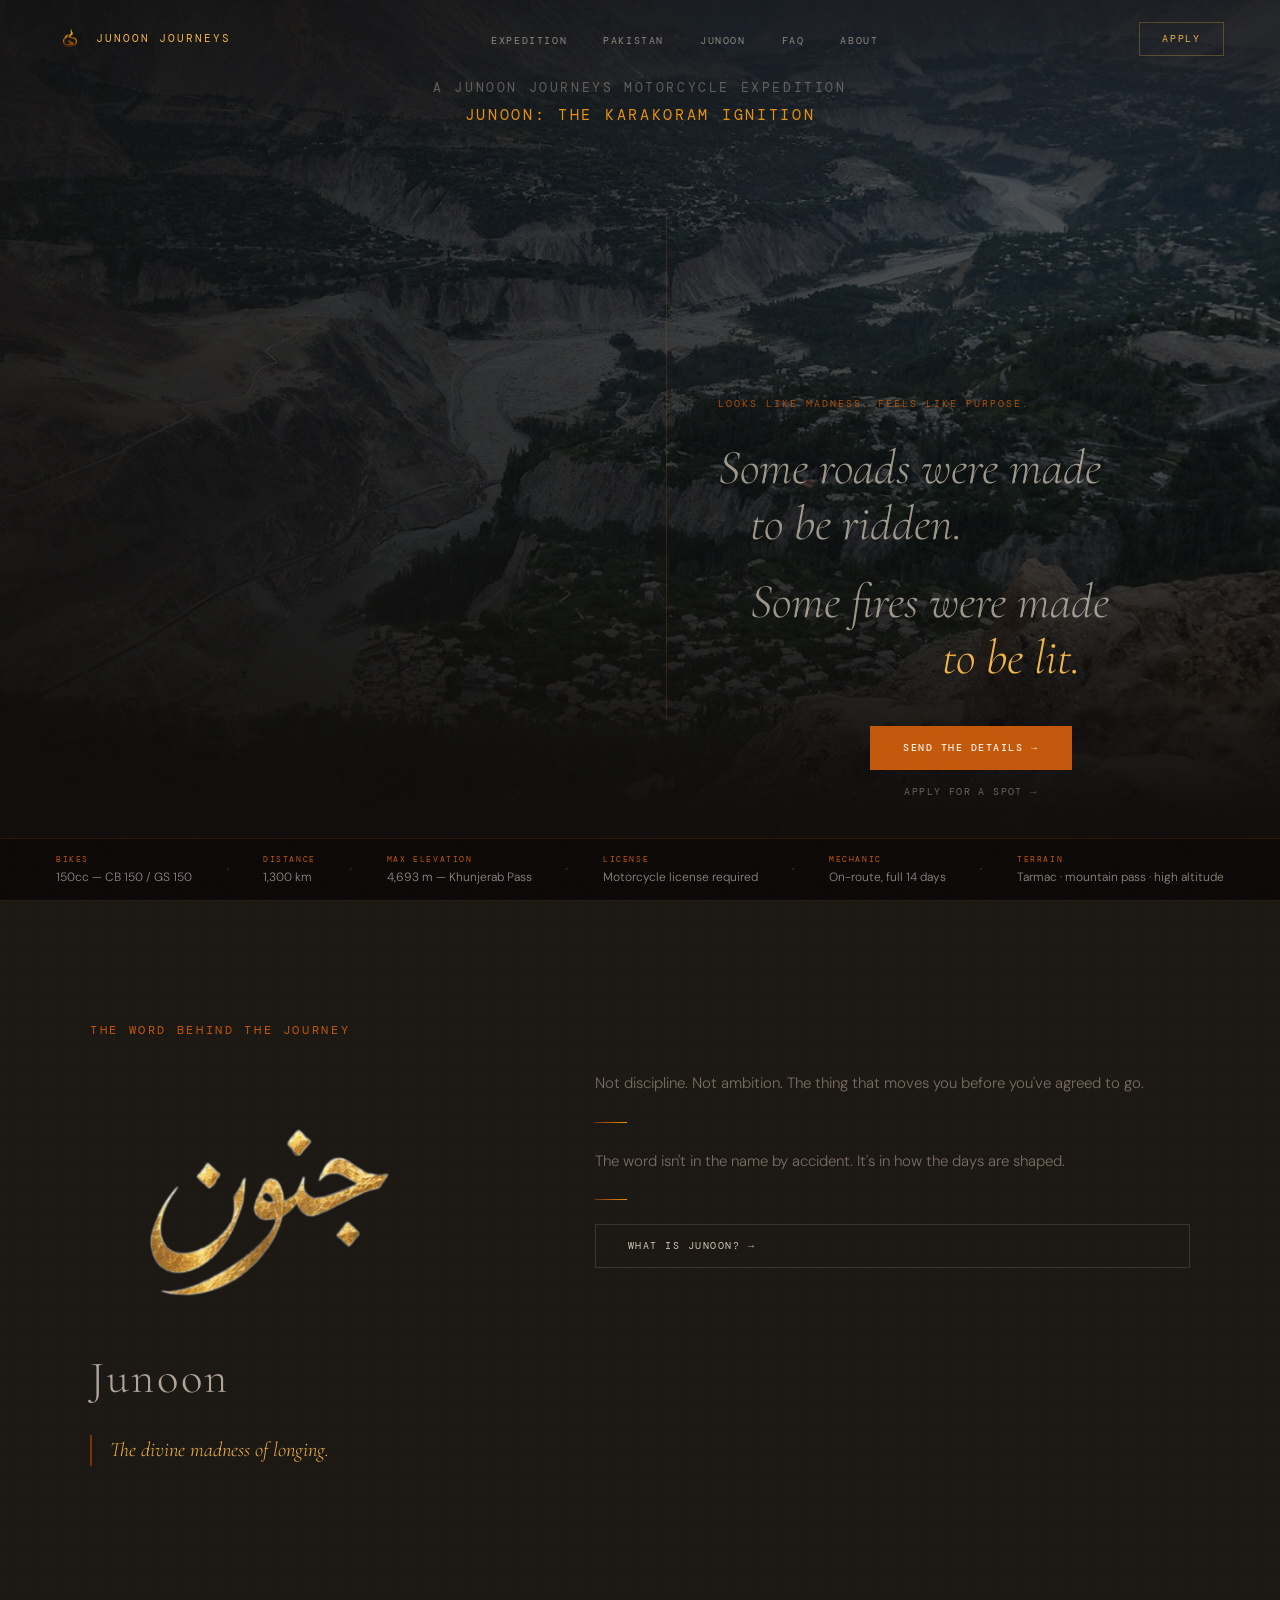
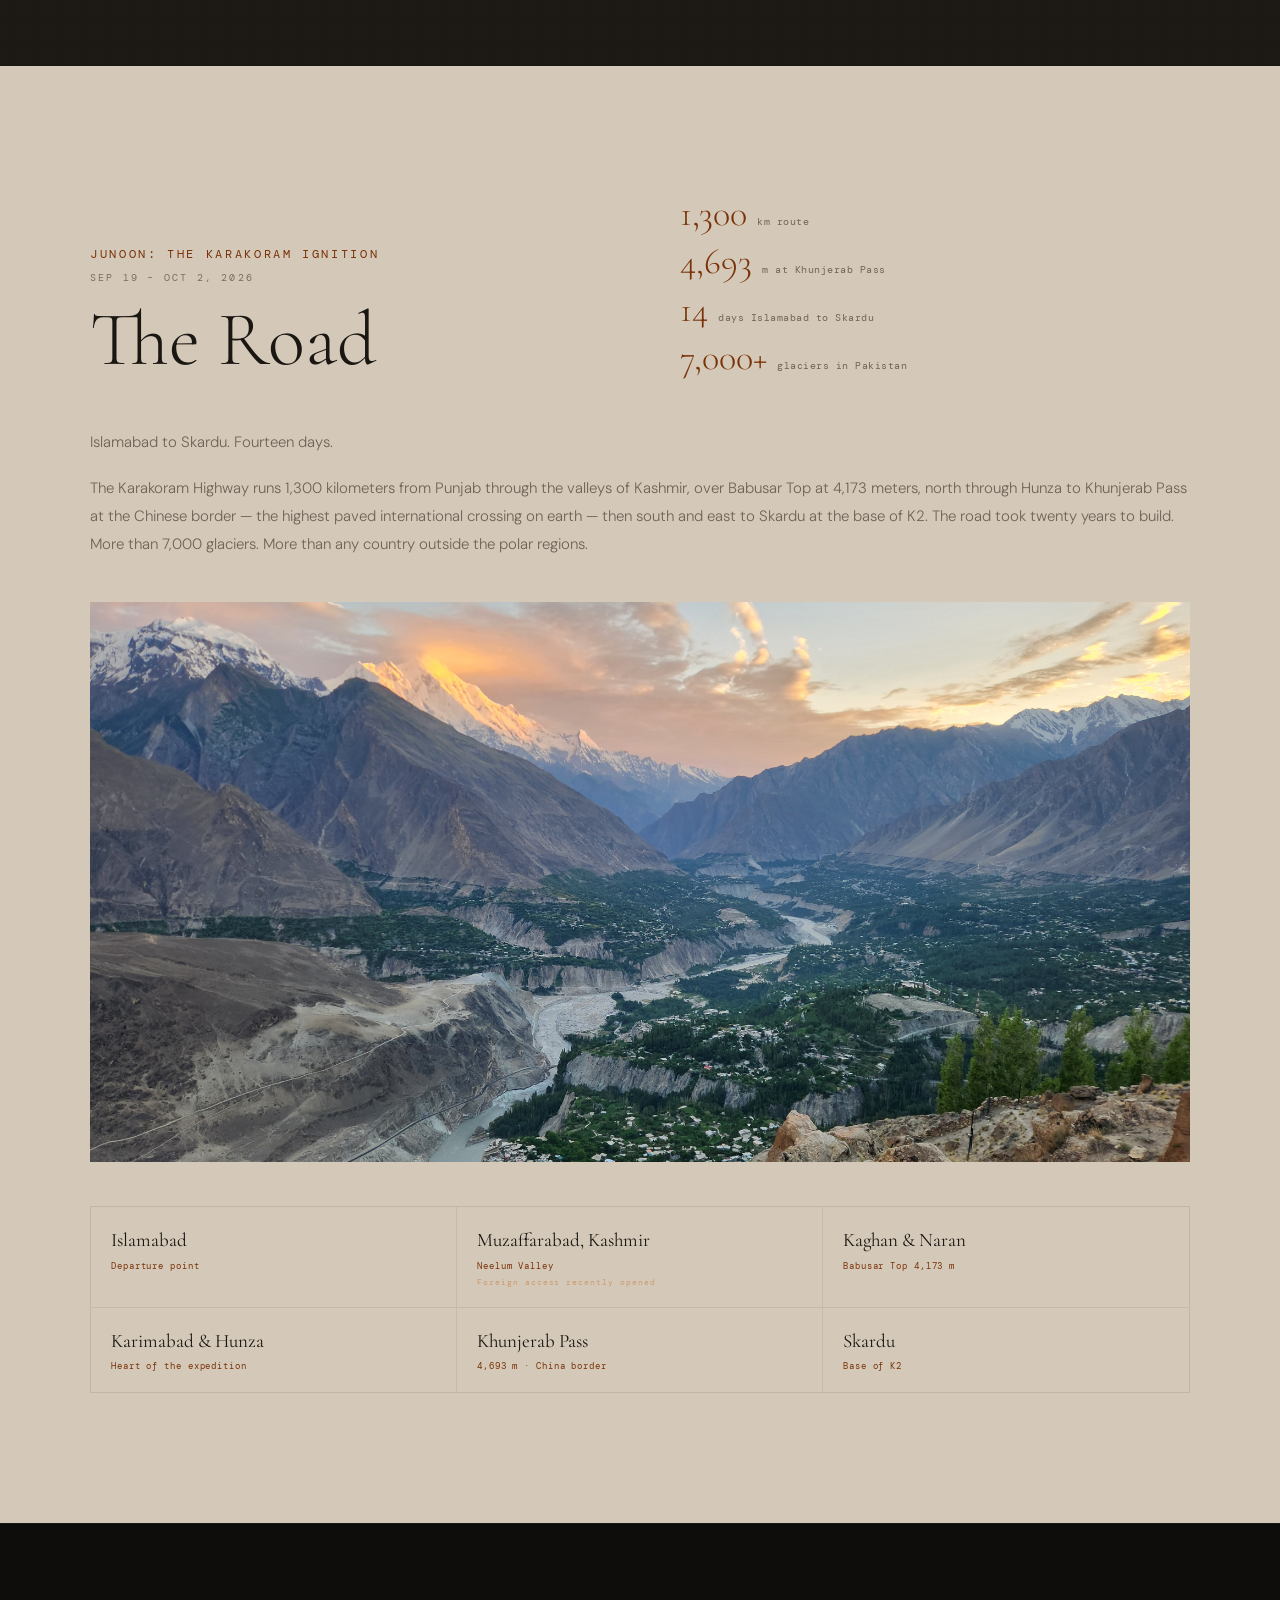
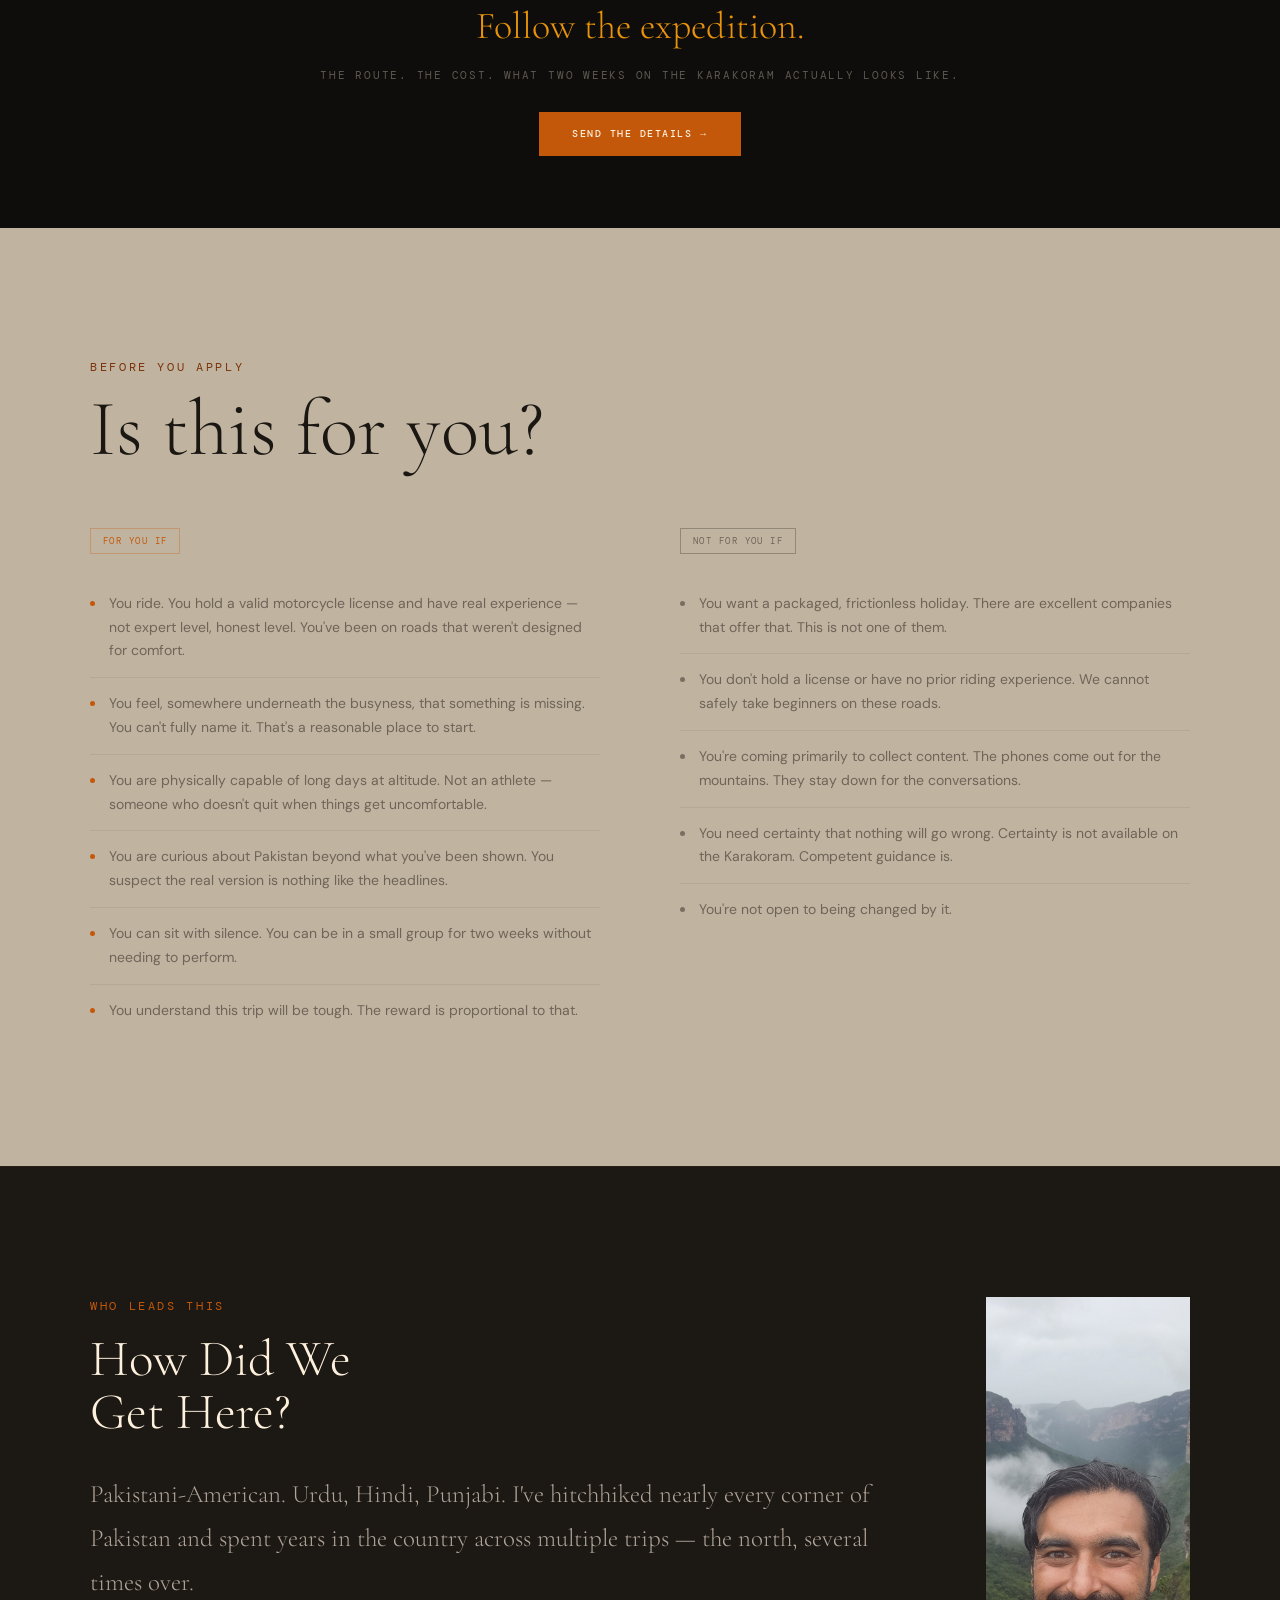
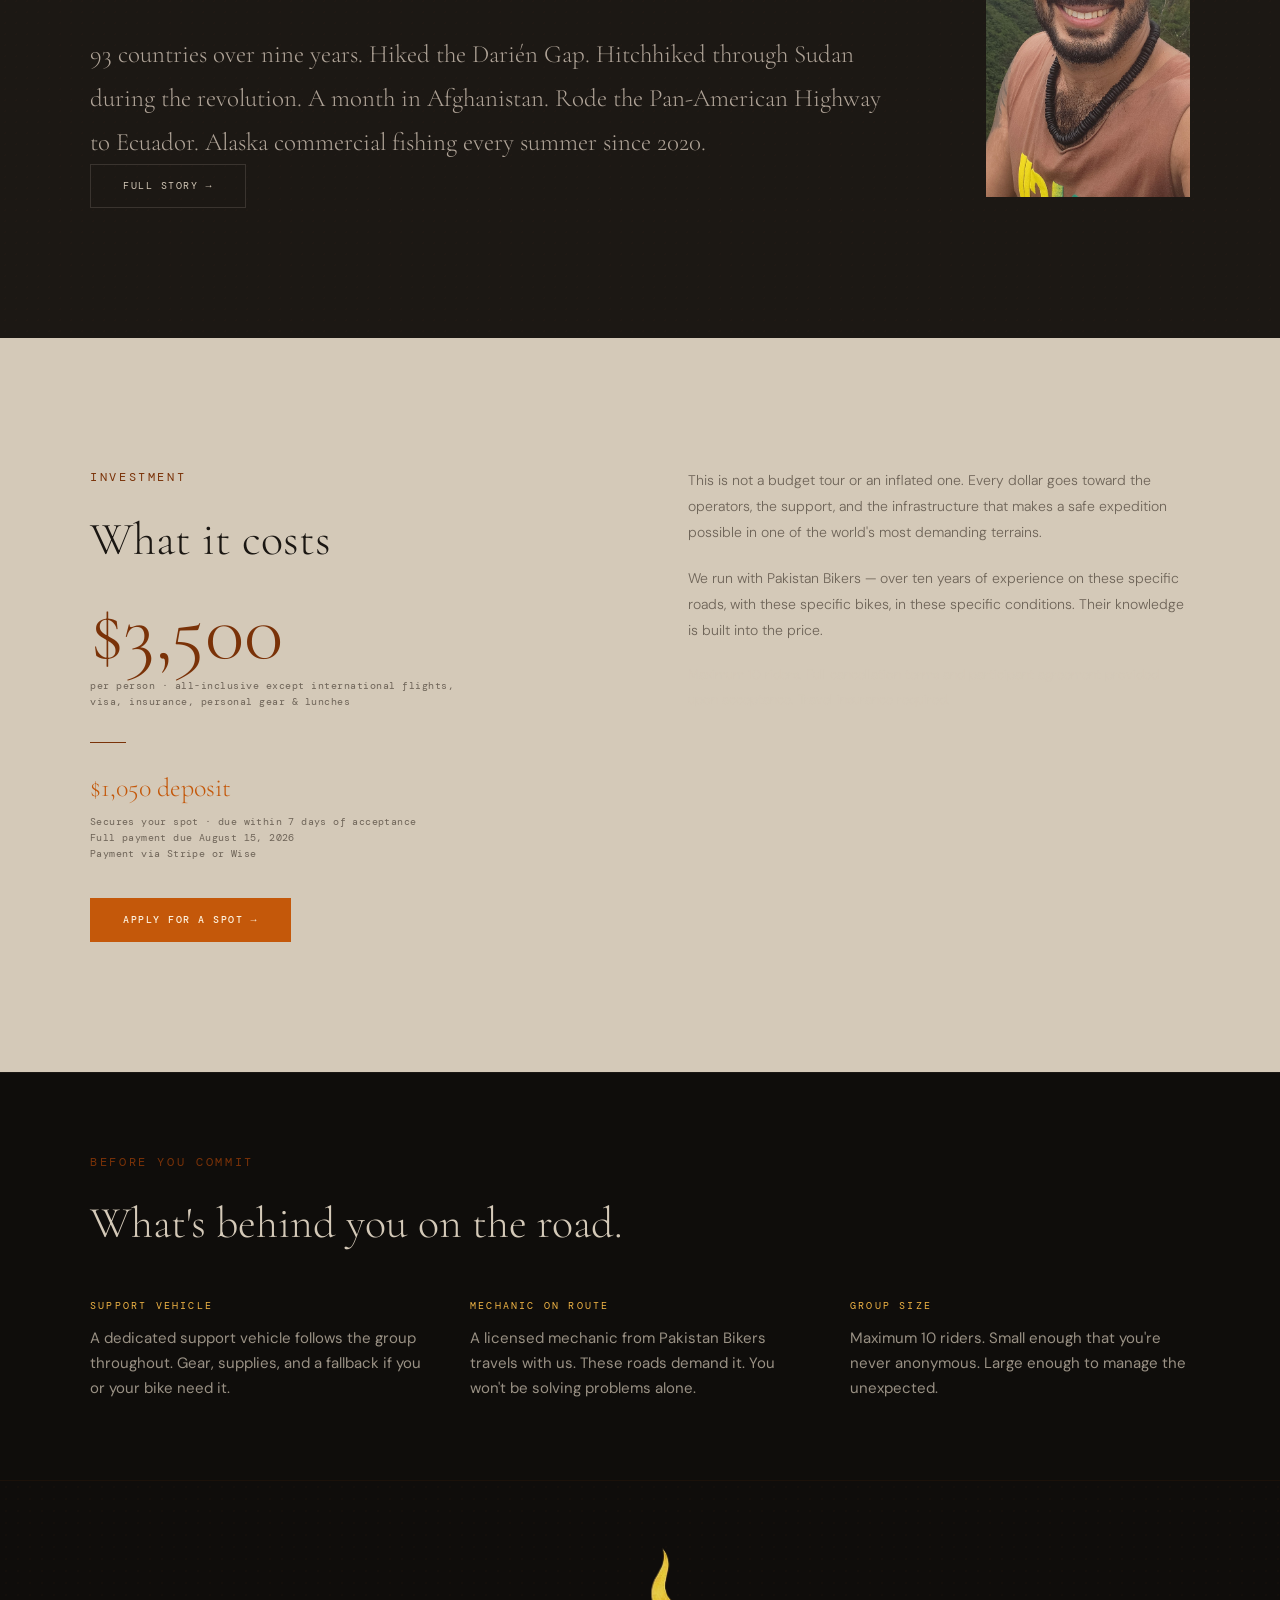
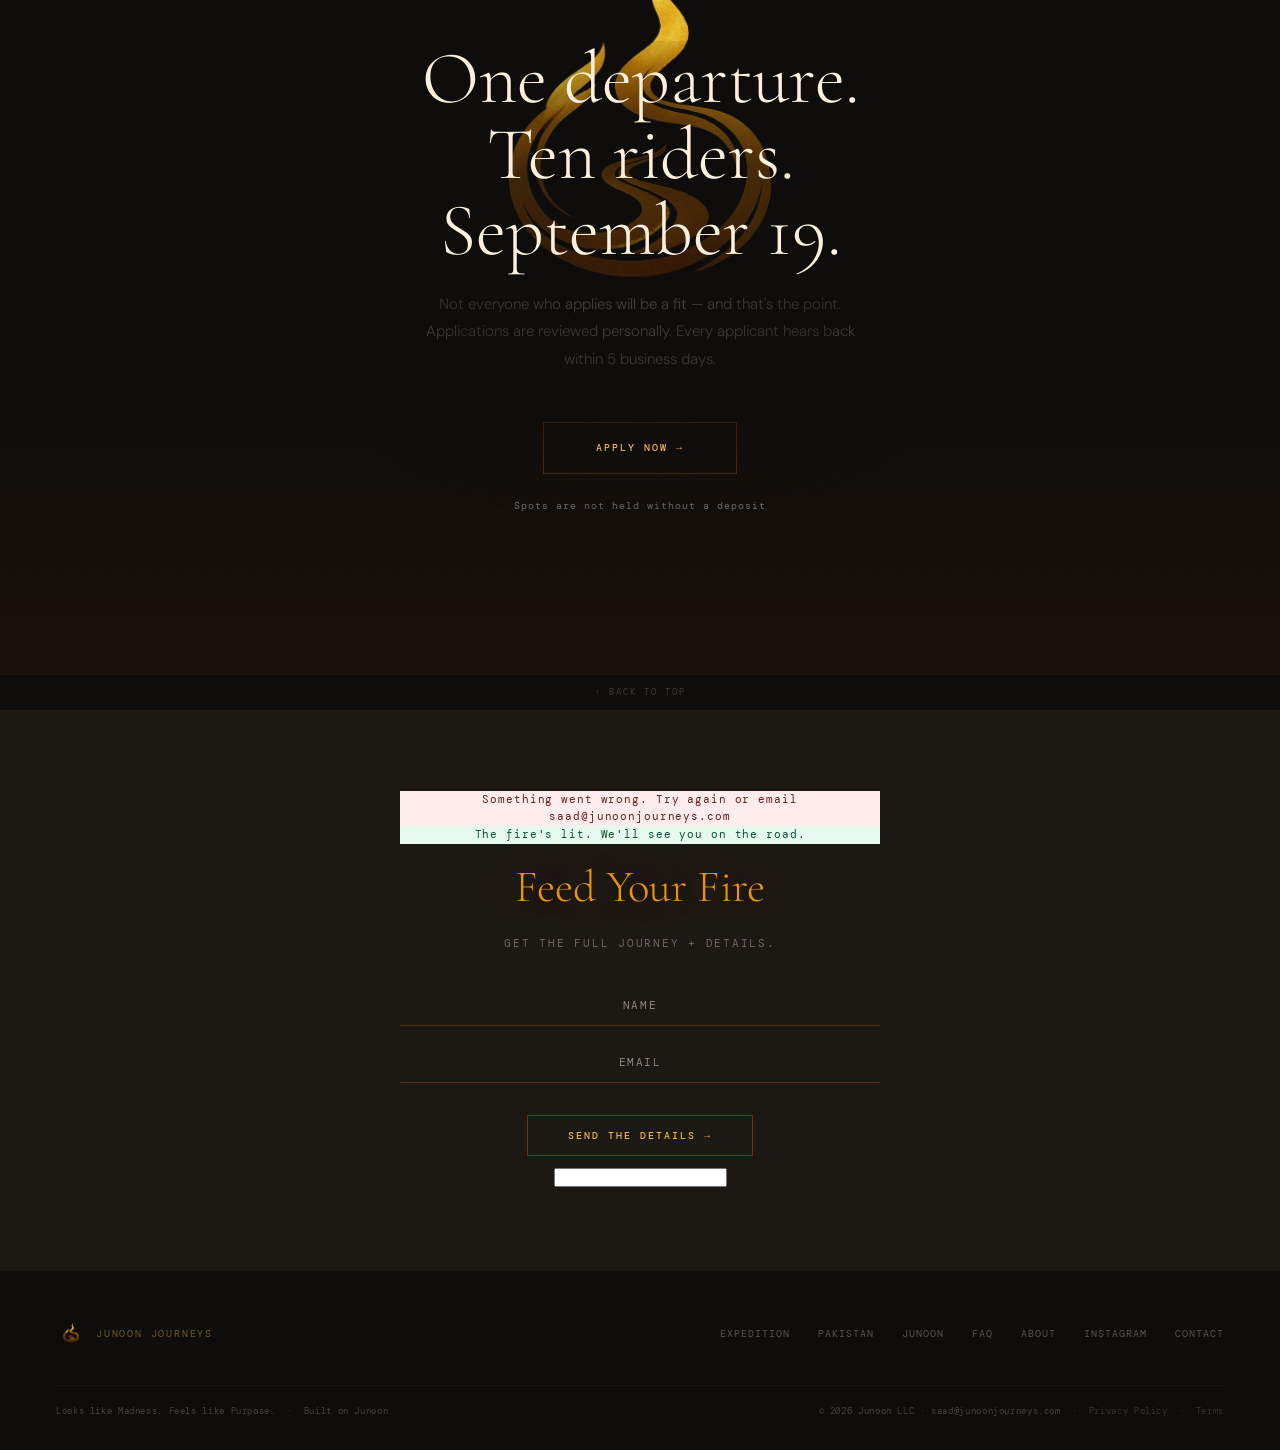
==== commit d1d493ad: "feat: tighten investment section copy, consolidate application messaging - Remove redundant applicat" ====
--- a/index.html
+++ b/index.html
@@ -436,7 +436,6 @@
     <div>
       <p class="inv-body">This is not a budget tour or an inflated one. Every dollar goes toward the operators, the support, and the infrastructure that makes a safe expedition possible in one of the world's most demanding terrains.</p>
       <p class="inv-body">We run with Pakistan Bikers — over ten years of experience on these specific roads, with these specific bikes, in these specific conditions. Their knowledge is built into the price.</p>
-      <p class="inv-body">We review every application personally. Every applicant hears back within 5 business days. Selection is based on fit, experience, and group balance — not first come first served.</p>
       <p class="inv-body" style="color:rgba(212,201,184,.42);font-size:13px;">Maximum 10 riders. Full cancellation terms and participant agreement provided upon acceptance. Travel insurance required.</p>
     </div>
   </div>
@@ -471,7 +470,7 @@
     <h2 class="apply-h2 serif">One departure.<br>Ten riders.<br>September 19.</h2>
     <p class="apply-sub">Not everyone who applies will be a fit — and that's the point. Applications are reviewed personally. Every applicant hears back within 5 business days.</p>
     <a href="https://tally.so/r/xXNDY9" class="btn-apply" target="_blank" rel="noopener"><span>Apply Now →</span></a>
-    <p class="apply-fine">Applications reviewed personally · Response within 5 business days<br>Spots are not held without a deposit</p>
+    <p class="apply-fine">Spots are not held without a deposit</p>
   </div>
 </section>
 
@@ -590,31 +589,7 @@
 </div>
 
 <script src="js/script.js"></script>
-<script>
-  const hamburger = document.getElementById('navHamburger');
-  const mobileMenu = document.getElementById('navMobile');
-
-  hamburger.addEventListener('click', () => {
-    const isOpen = mobileMenu.classList.contains('open');
-    mobileMenu.style.display = 'flex';
-    requestAnimationFrame(() => {
-      mobileMenu.classList.toggle('open', !isOpen);
-      hamburger.classList.toggle('open', !isOpen);
-      hamburger.setAttribute('aria-expanded', String(!isOpen));
-      document.body.style.overflow = isOpen ? '' : 'hidden';
-    });
-  });
-
-  mobileMenu.querySelectorAll('a').forEach(link => {
-    link.addEventListener('click', () => {
-      mobileMenu.classList.remove('open');
-      hamburger.classList.remove('open');
-      hamburger.setAttribute('aria-expanded', 'false');
-      document.body.style.overflow = '';
-      setTimeout(() => { mobileMenu.style.display = 'none'; }, 300);
-    });
-  });
-</script>
+
 <!-- Brevo Form Script -->
 <script>
   window.REQUIRED_CODE_ERROR_MESSAGE = 'Please choose a country code';
@@ -639,26 +614,11 @@
   var closeBtn = document.getElementById('modalClose');
   var form = document.getElementById('modal-form');
   var successMsg = document.getElementById('modalSuccess');
-
-  function openModal(e) {
-    if (e) e.preventDefault();
-    modal.classList.add('open');
-    modal.setAttribute('aria-hidden', 'false');
-    document.body.style.overflow = 'hidden';
-  }
-  function closeModal() {
-    modal.classList.remove('open');
-    modal.setAttribute('aria-hidden', 'true');
-    document.body.style.overflow = '';
-  }
-
-  document.querySelectorAll('[data-modal="email"]').forEach(function(el) {
-    el.addEventListener('click', openModal);
-  });
+  function openModal(e) { if (e) e.preventDefault(); modal.classList.add('open'); modal.setAttribute('aria-hidden','false'); document.body.style.overflow='hidden'; }
+  function closeModal() { modal.classList.remove('open'); modal.setAttribute('aria-hidden','true'); document.body.style.overflow=''; }
+  document.querySelectorAll('[data-modal="email"]').forEach(function(el){ el.addEventListener('click', openModal); });
   closeBtn.addEventListener('click', closeModal);
-  modal.addEventListener('click', function(e) {
-    if (e.target === modal) closeModal();
-  });
+  modal.addEventListener('click', function(e){ if(e.target===modal) closeModal(); });
   document.addEventListener('keydown', function(e){ if(e.key==='Escape') closeModal(); });
   if (form) { form.addEventListener('submit', function(e){ e.preventDefault(); fetch(form.action,{method:'POST',body:new FormData(form)}).then(function(){ form.style.display='none'; successMsg.style.display='block'; }).catch(function(){ }); }); }
 })();
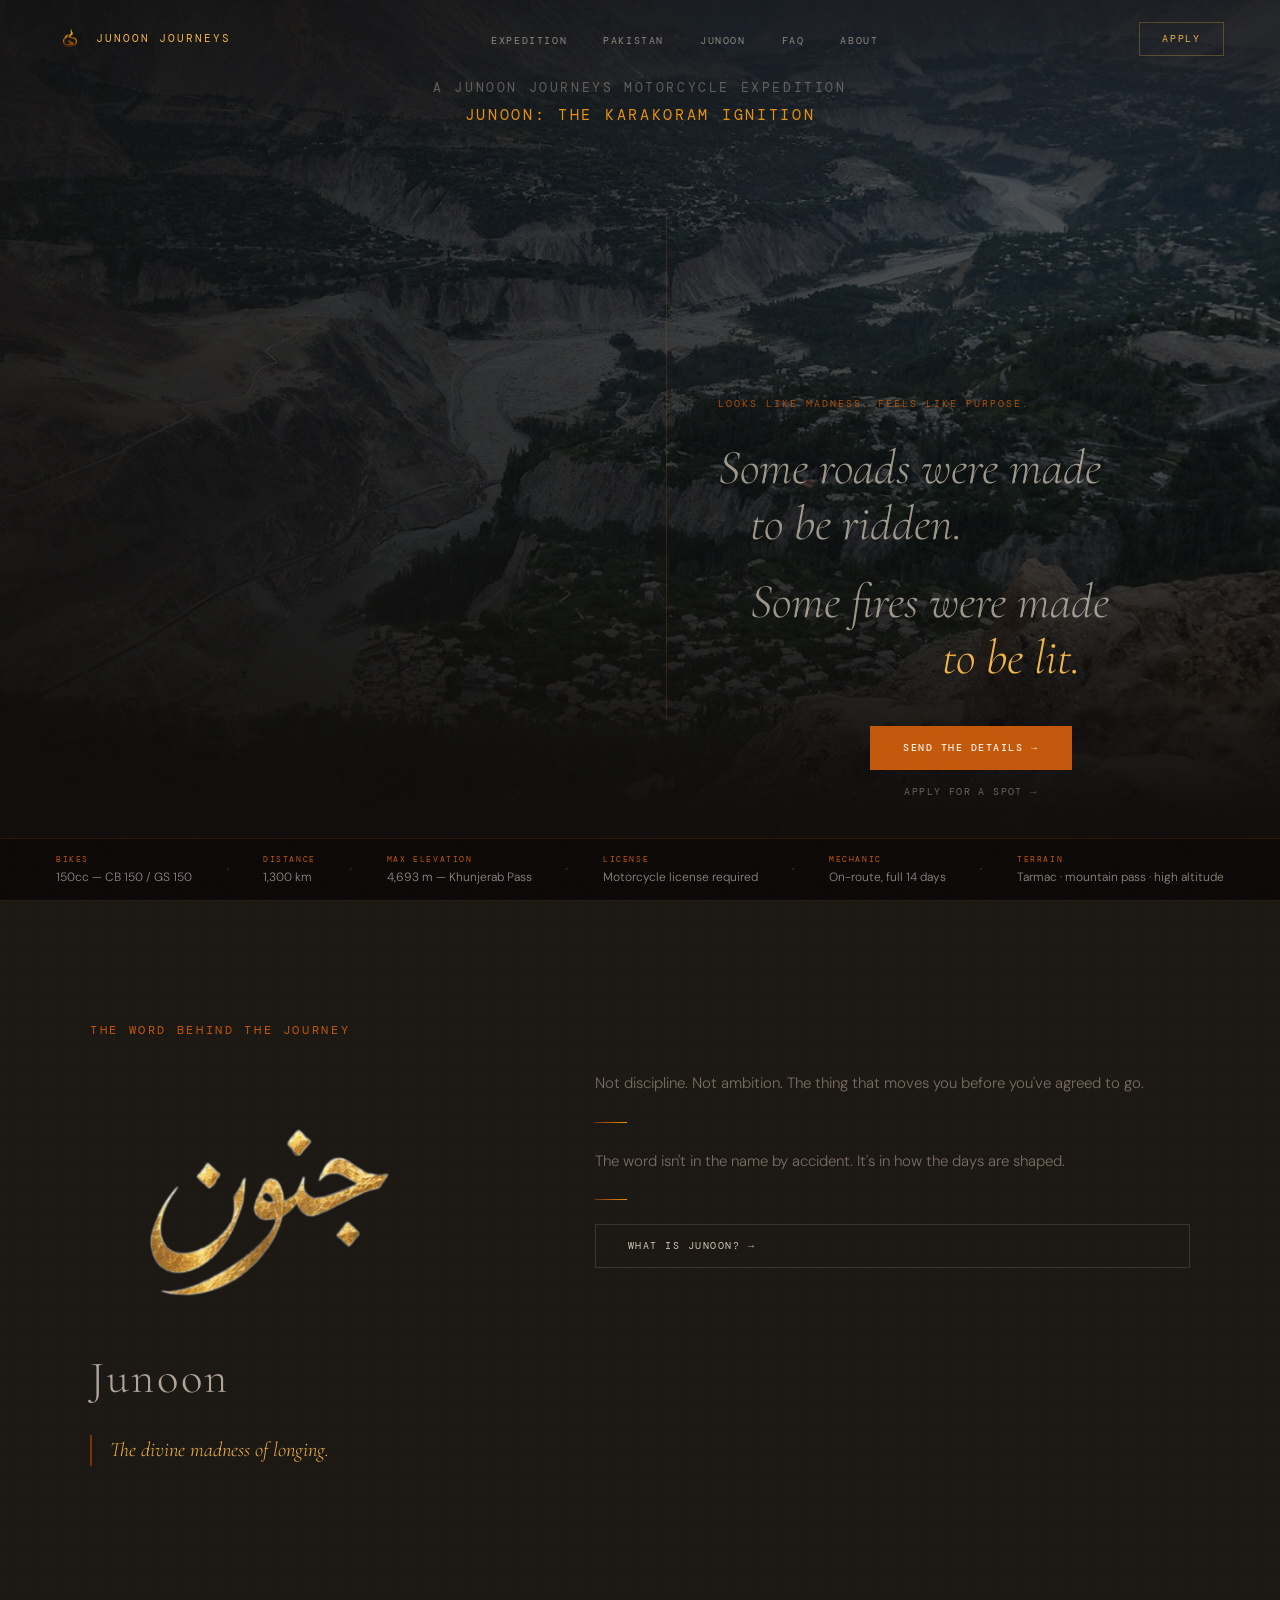
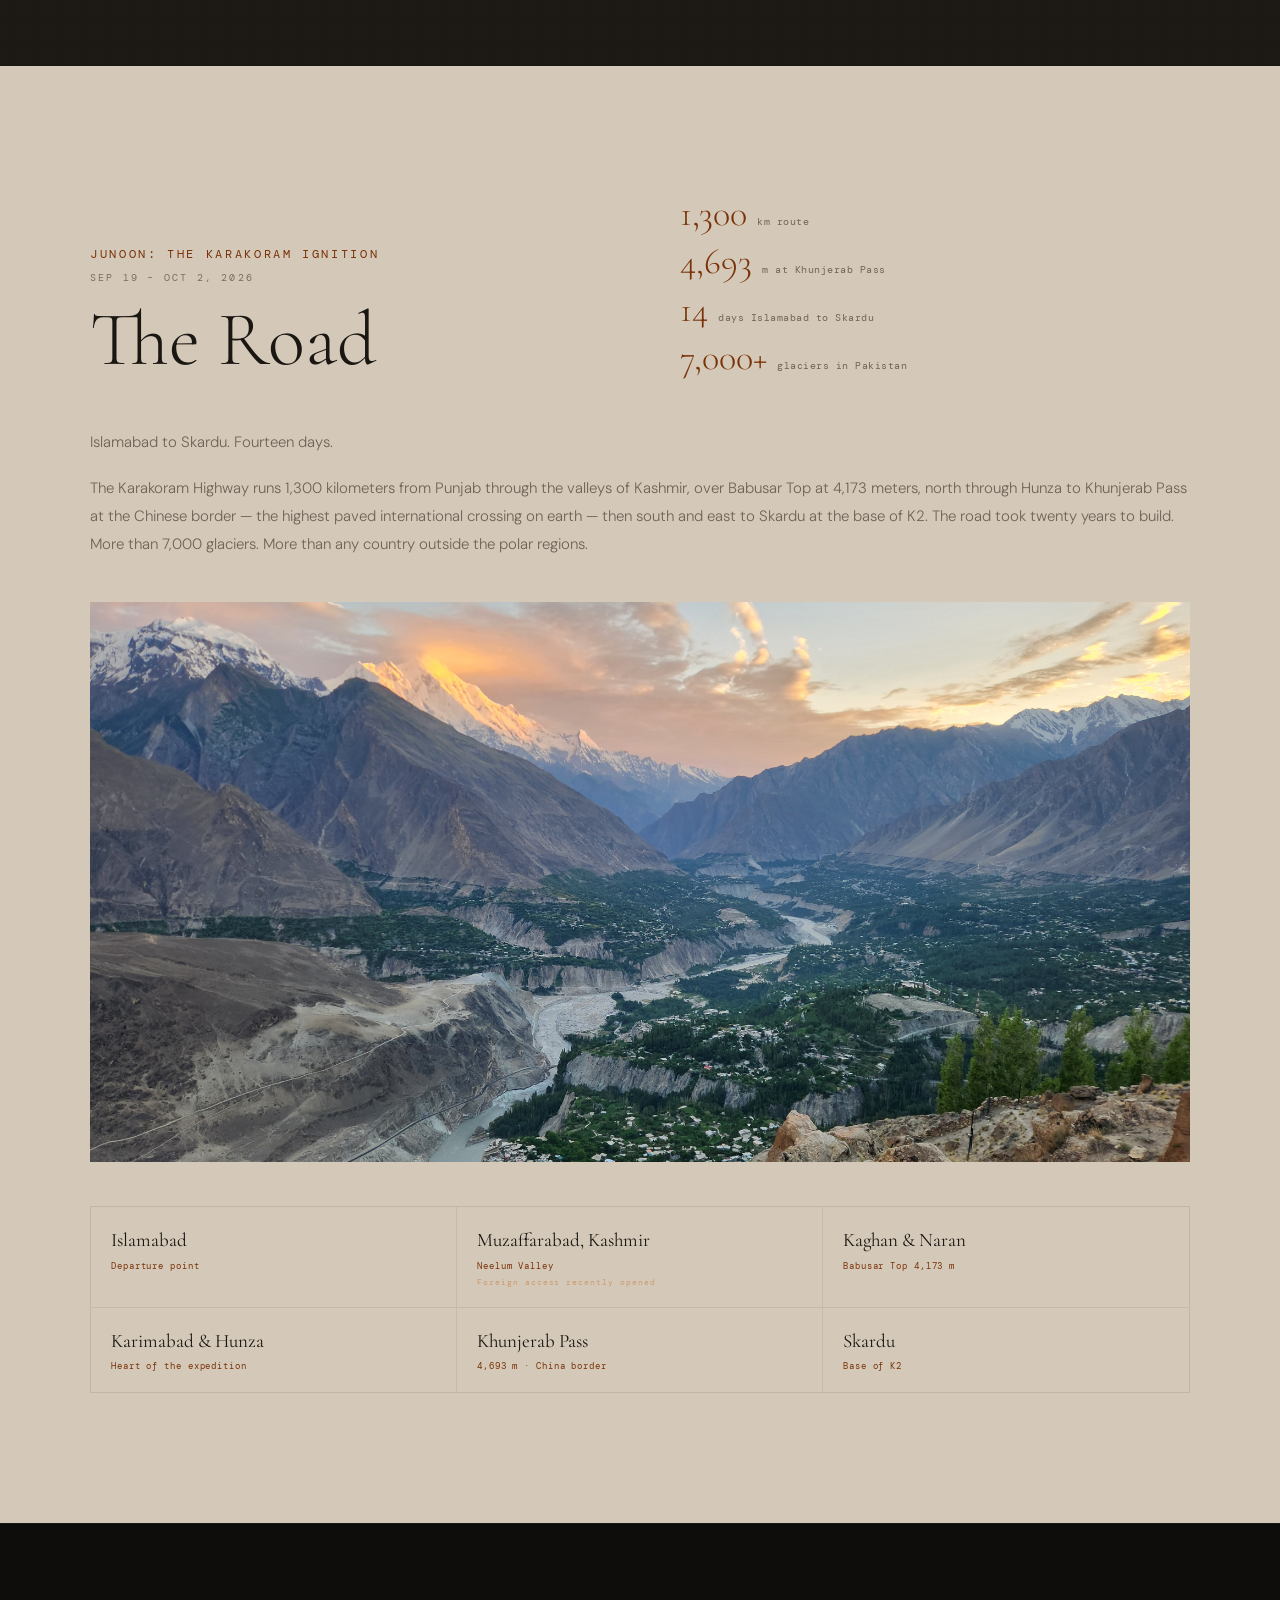
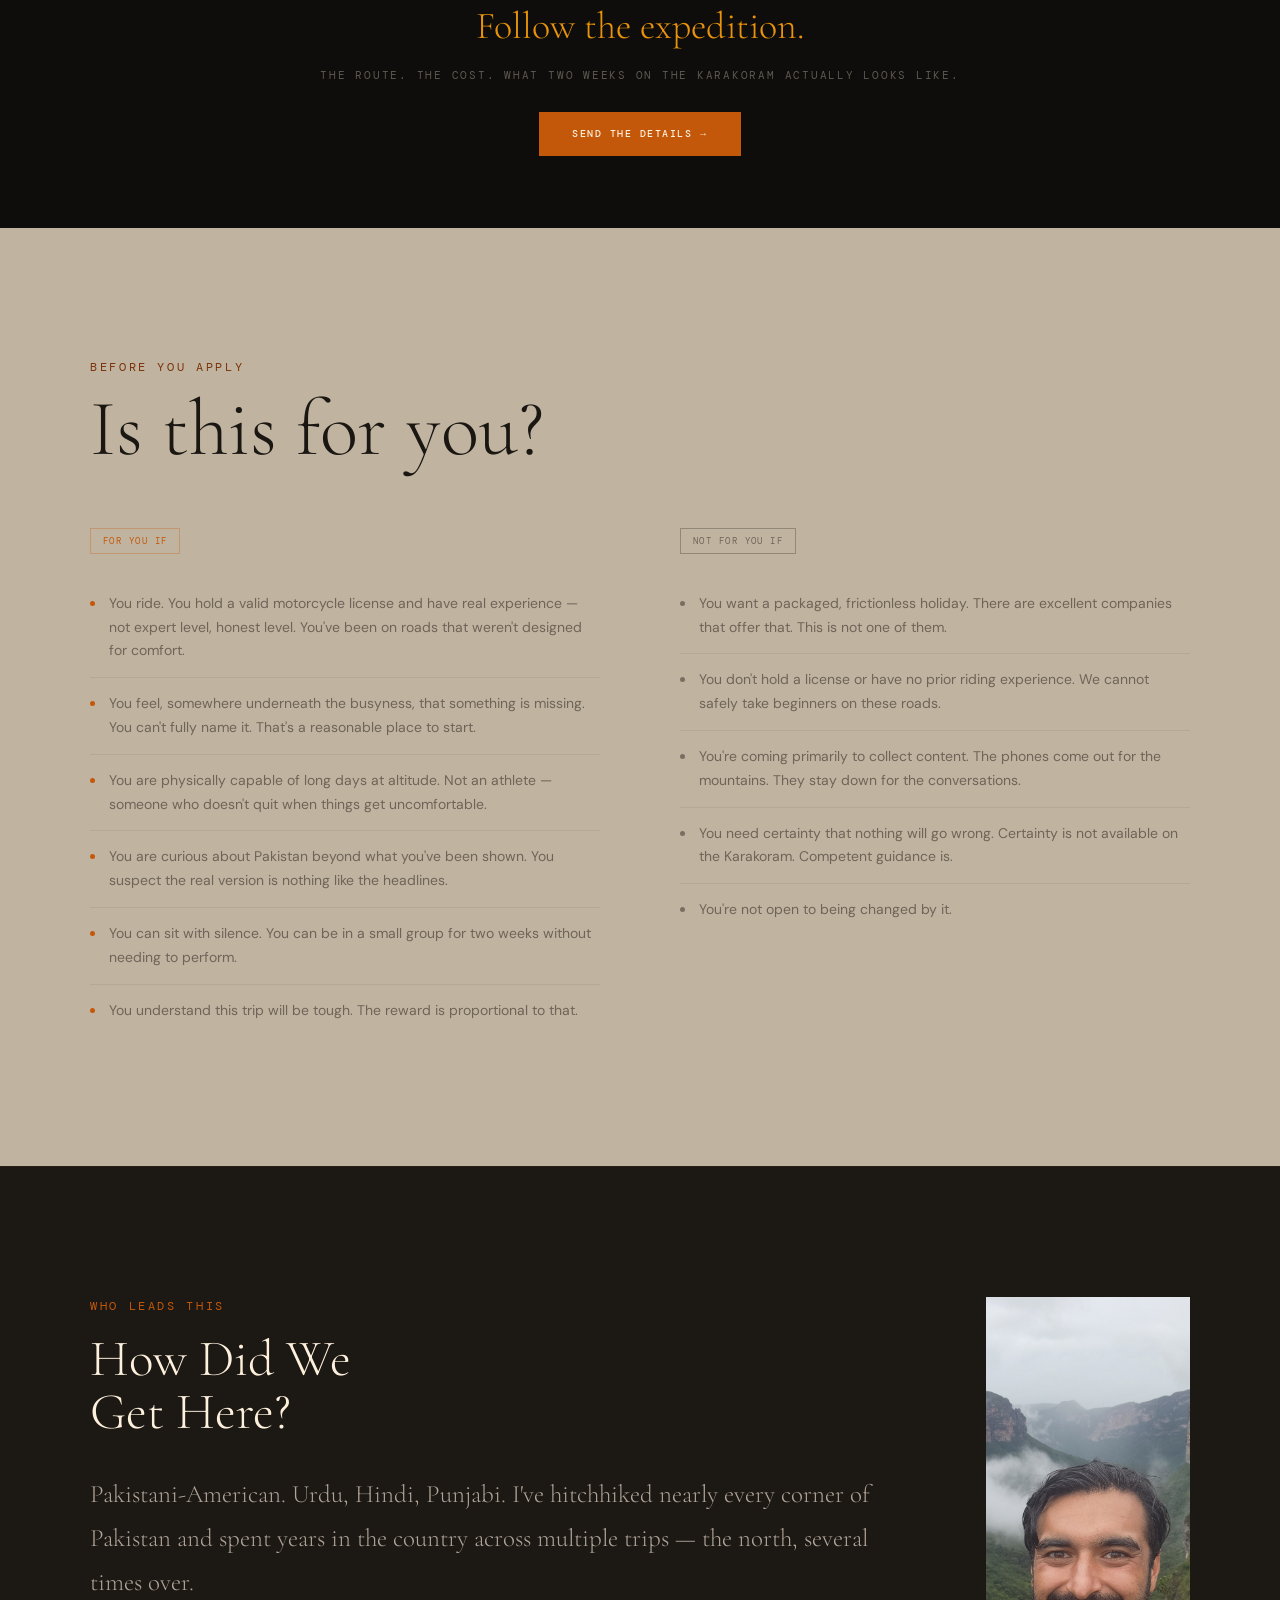
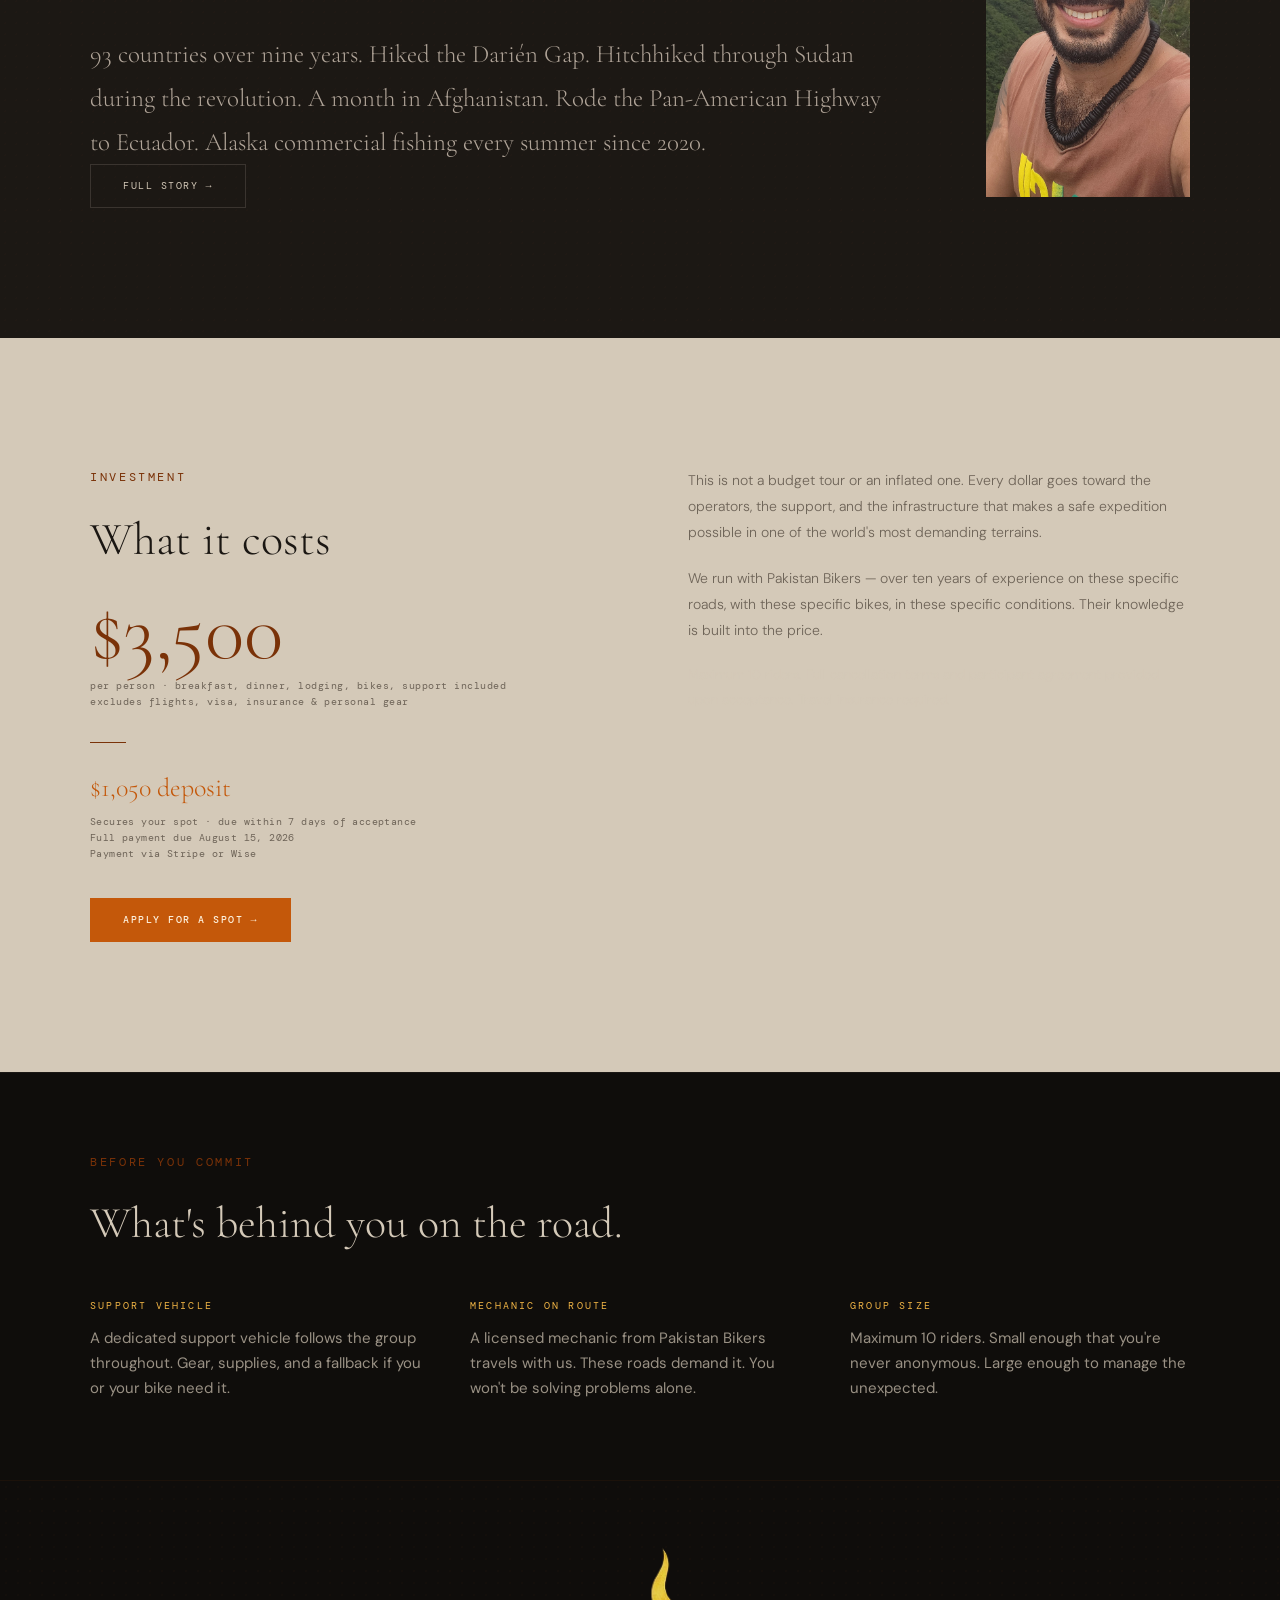
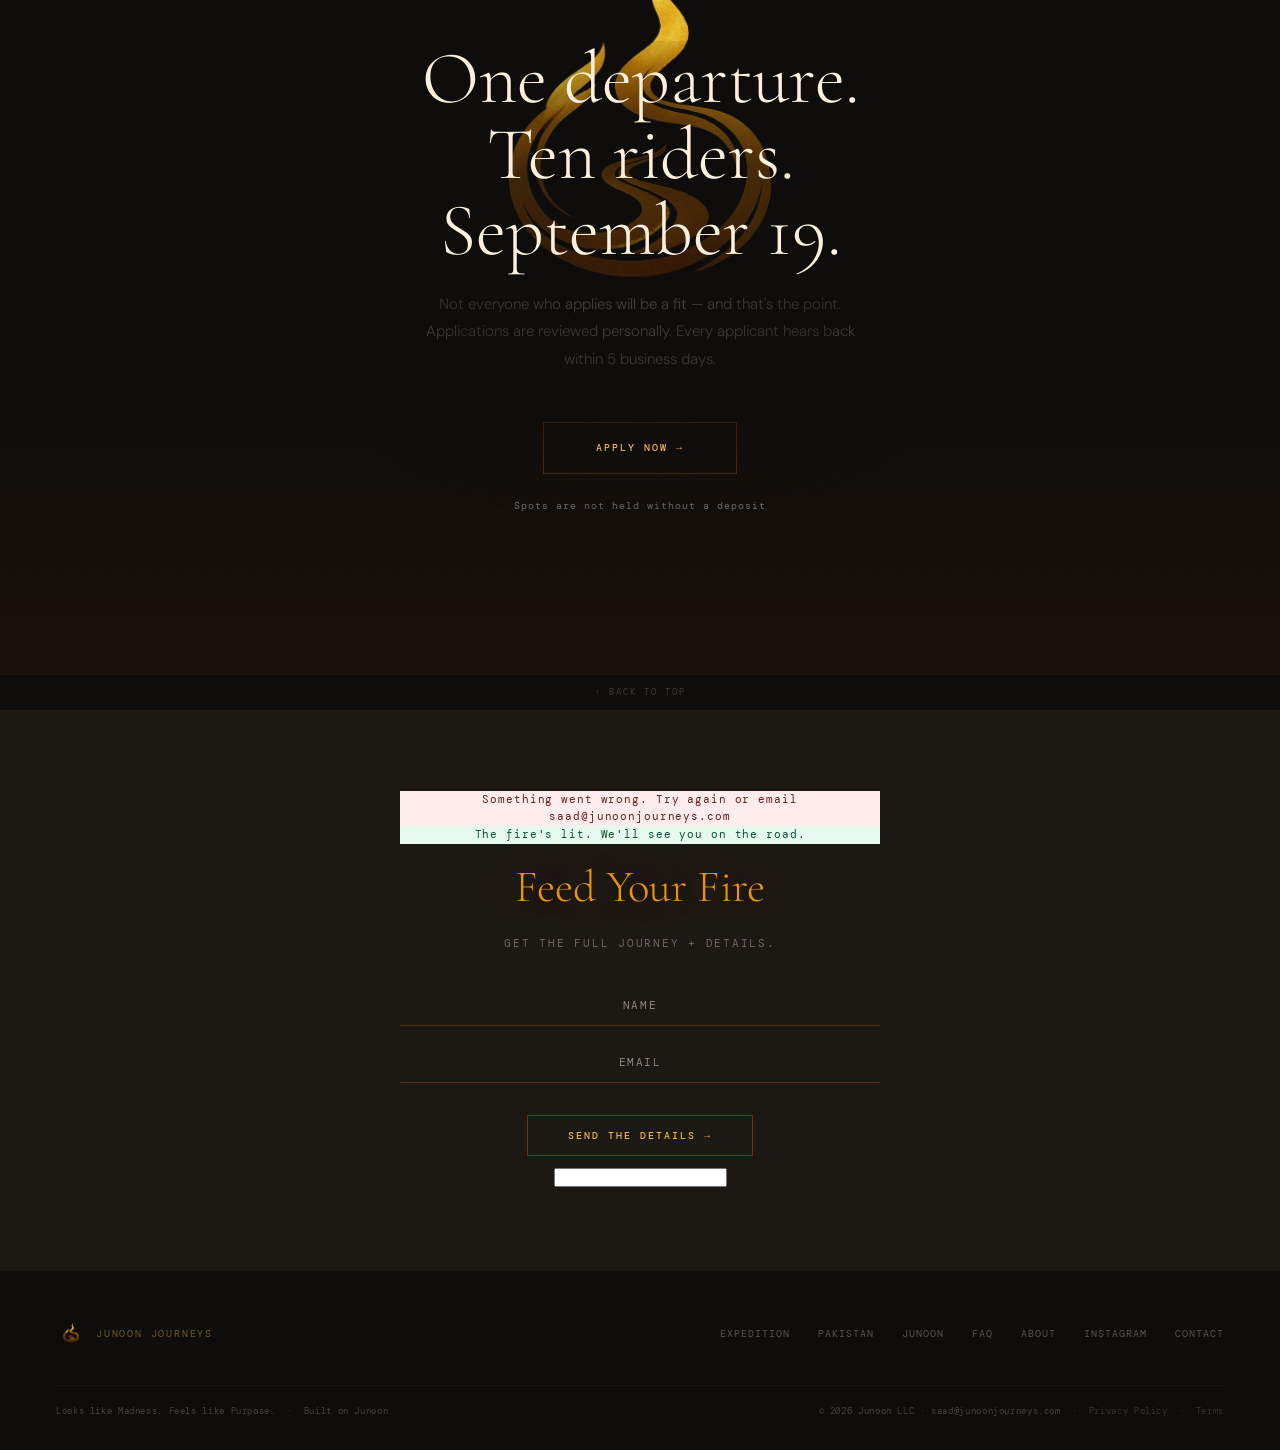
==== commit 7c914d7f: "Clarify what the $3,500 covers on investment section Co-Authored-By: Claude Opus 4.8 (1M context) <n" ====
--- a/index.html
+++ b/index.html
@@ -165,6 +165,60 @@
 @media(max-width:960px) {
   .hero-spec-bar { display: none; }
 }
+
+/* ── Mobile Floating CTA Bar ── */
+.mobile-cta-bar {
+  display: none;
+}
+@media(max-width:960px) {
+  .mobile-cta-bar {
+    display: flex;
+    position: fixed;
+    bottom: 0;
+    left: 0;
+    right: 0;
+    z-index: 999;
+    background: rgba(10,8,6,0.94);
+    border-top: 1px solid rgba(196,88,10,.28);
+    backdrop-filter: blur(12px);
+    -webkit-backdrop-filter: blur(12px);
+    padding: 12px 16px;
+    padding-bottom: calc(12px + env(safe-area-inset-bottom));
+    gap: 10px;
+    align-items: center;
+  }
+  .mobile-cta-details {
+    flex: 1;
+    text-align: center;
+    font-family: 'DM Mono', monospace;
+    font-size: 10px;
+    letter-spacing: .18em;
+    text-transform: uppercase;
+    color: rgba(212,201,184,.6);
+    text-decoration: none;
+    padding: 11px 0;
+    border: 1px solid rgba(212,201,184,.14);
+    transition: color .2s, border-color .2s;
+  }
+  .mobile-cta-details:hover { color: var(--amber); border-color: rgba(196,88,10,.4); }
+  .mobile-cta-apply {
+    flex: 1.4;
+    text-align: center;
+    font-family: 'DM Mono', monospace;
+    font-size: 10px;
+    letter-spacing: .18em;
+    text-transform: uppercase;
+    color: var(--char);
+    background: var(--amber);
+    text-decoration: none;
+    padding: 12px 0;
+    transition: background .2s;
+    font-weight: 500;
+  }
+  .mobile-cta-apply:hover { background: var(--flame); }
+  /* Push footer content above the bar */
+  body { padding-bottom: 68px; }
+}
 </style>
 <!-- Brevo Form Styles -->
 <style>
@@ -427,7 +481,7 @@
       <span class="sec-label" style="color:var(--ember-deep)">Investment</span>
       <h2 class="inv-h2 serif">What it costs</h2>
       <div class="inv-price serif">$3,500</div>
-      <div class="inv-note mono">per person · all-inclusive except international flights,<br>visa, insurance, personal gear & lunches</div>
+      <div class="inv-note mono">per person · breakfast, dinner, lodging, bikes, support included<br>excludes flights, visa, insurance & personal gear</div>
       <div class="inv-div"></div>
       <div class="inv-dep serif">$1,050 deposit</div>
       <div class="inv-dep-note mono">Secures your spot · due within 7 days of acceptance<br>Full payment due August 15, 2026<br>Payment via Stripe or Wise</div>
@@ -588,6 +642,12 @@
   </div>
 </div>
 
+<!-- MOBILE FLOATING CTA BAR -->
+<div class="mobile-cta-bar" aria-label="Quick actions">
+  <a href="#" class="mobile-cta-details" data-modal="email">Send Details</a>
+  <a href="https://tally.so/r/xXNDY9" class="mobile-cta-apply" target="_blank" rel="noopener">Apply →</a>
+</div>
+
 <script src="js/script.js"></script>
 
 <!-- Brevo Form Script -->
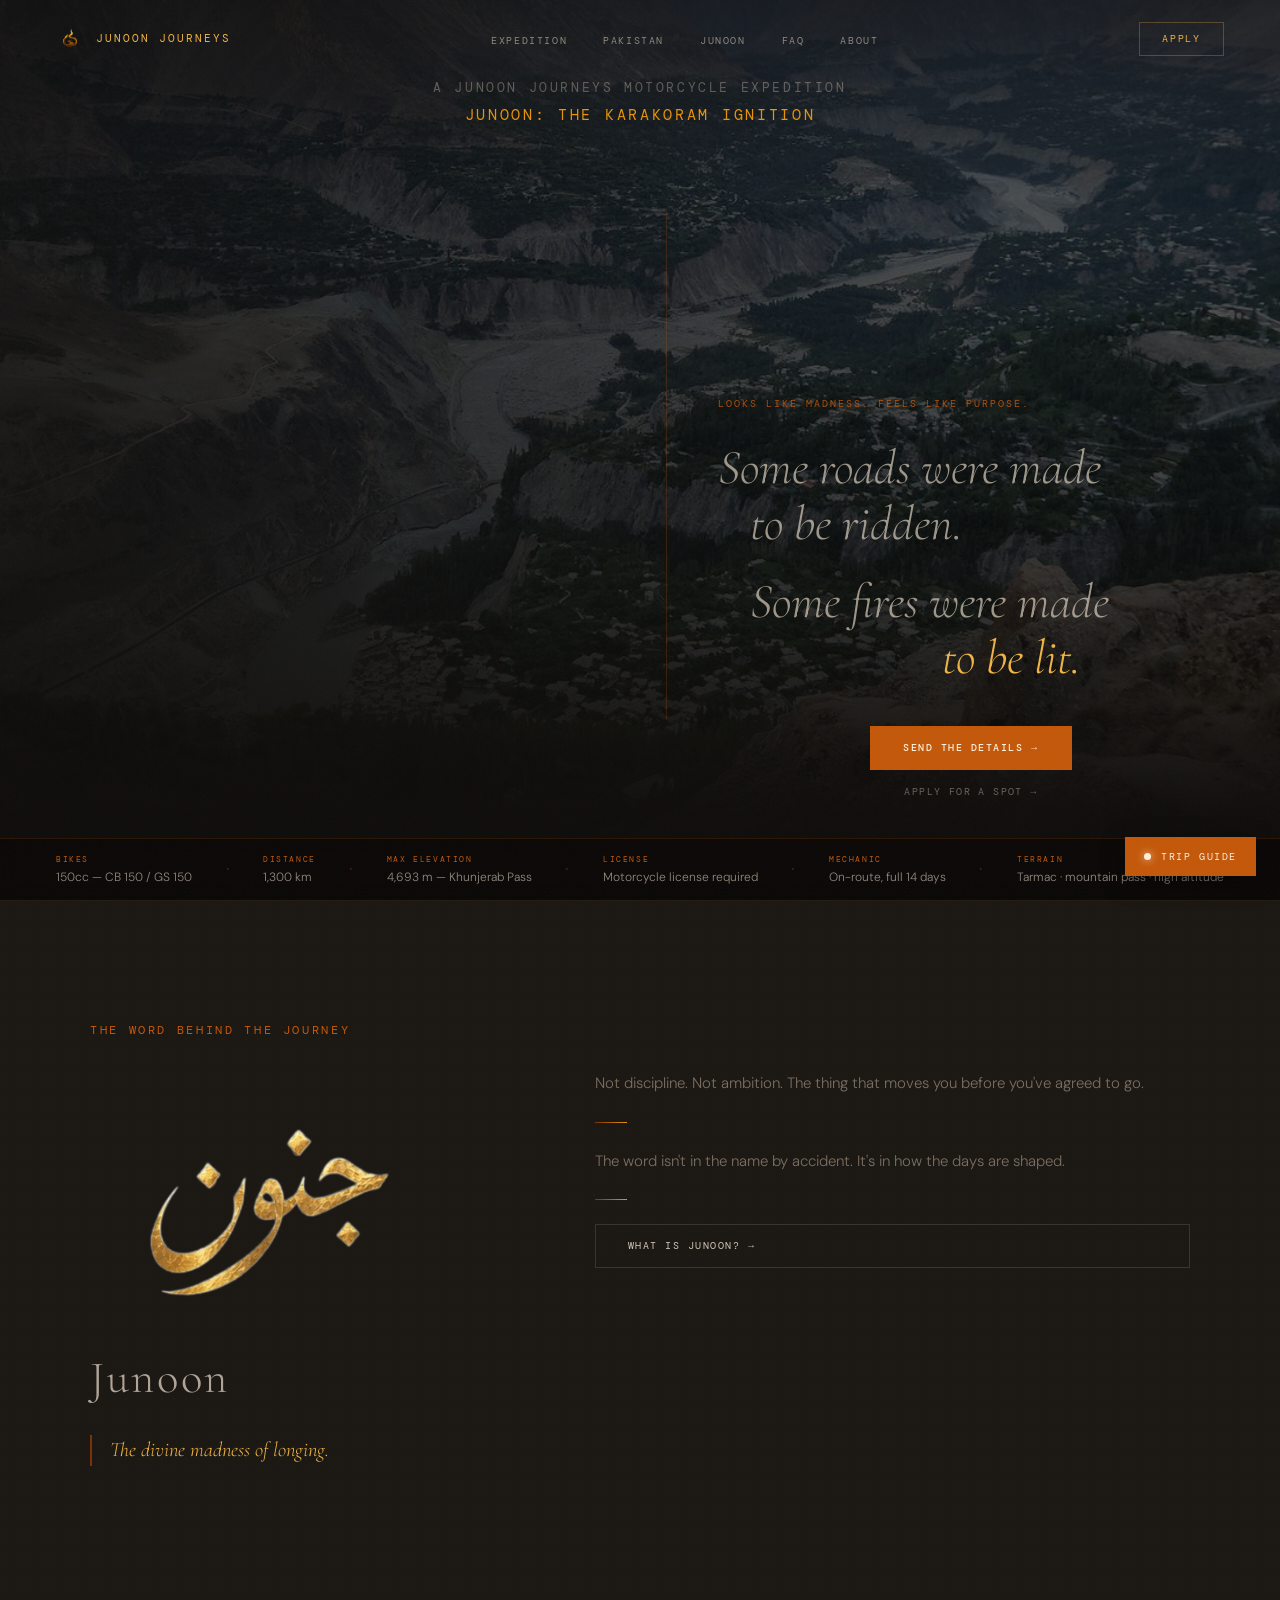
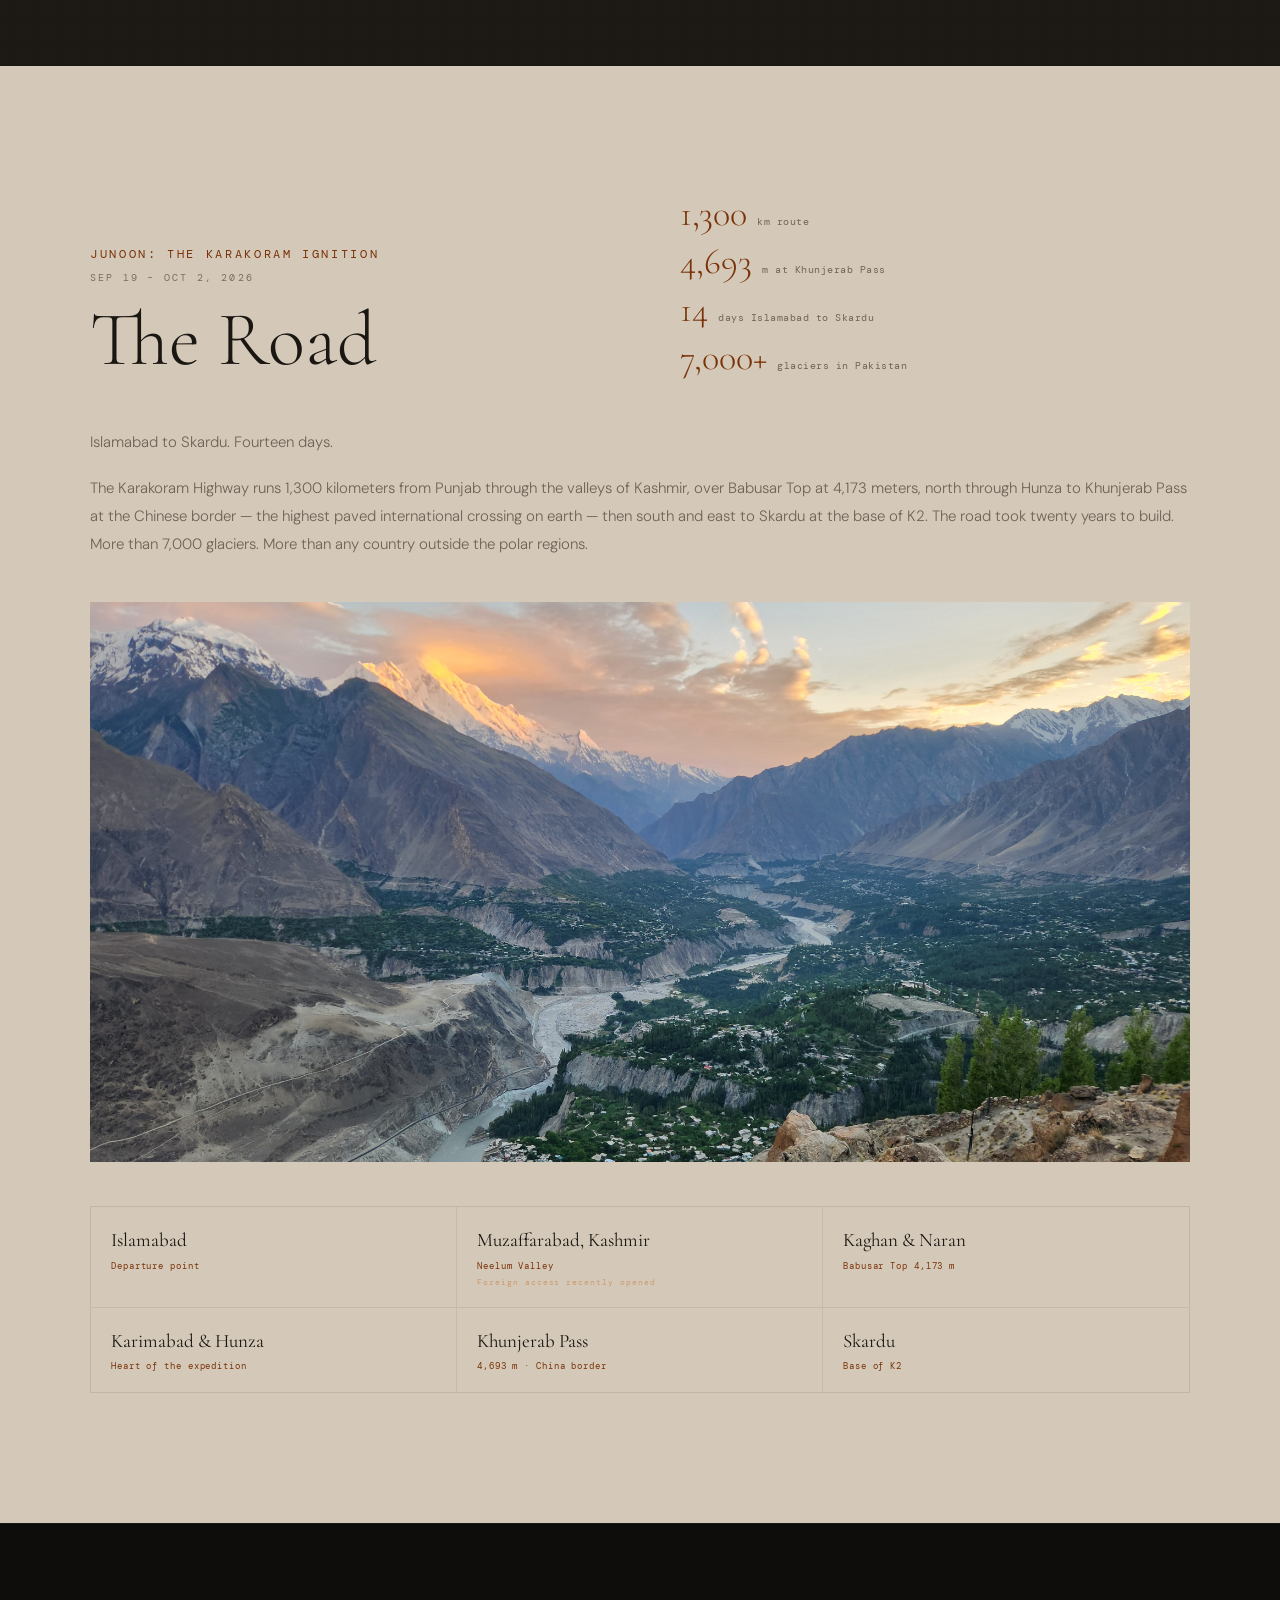
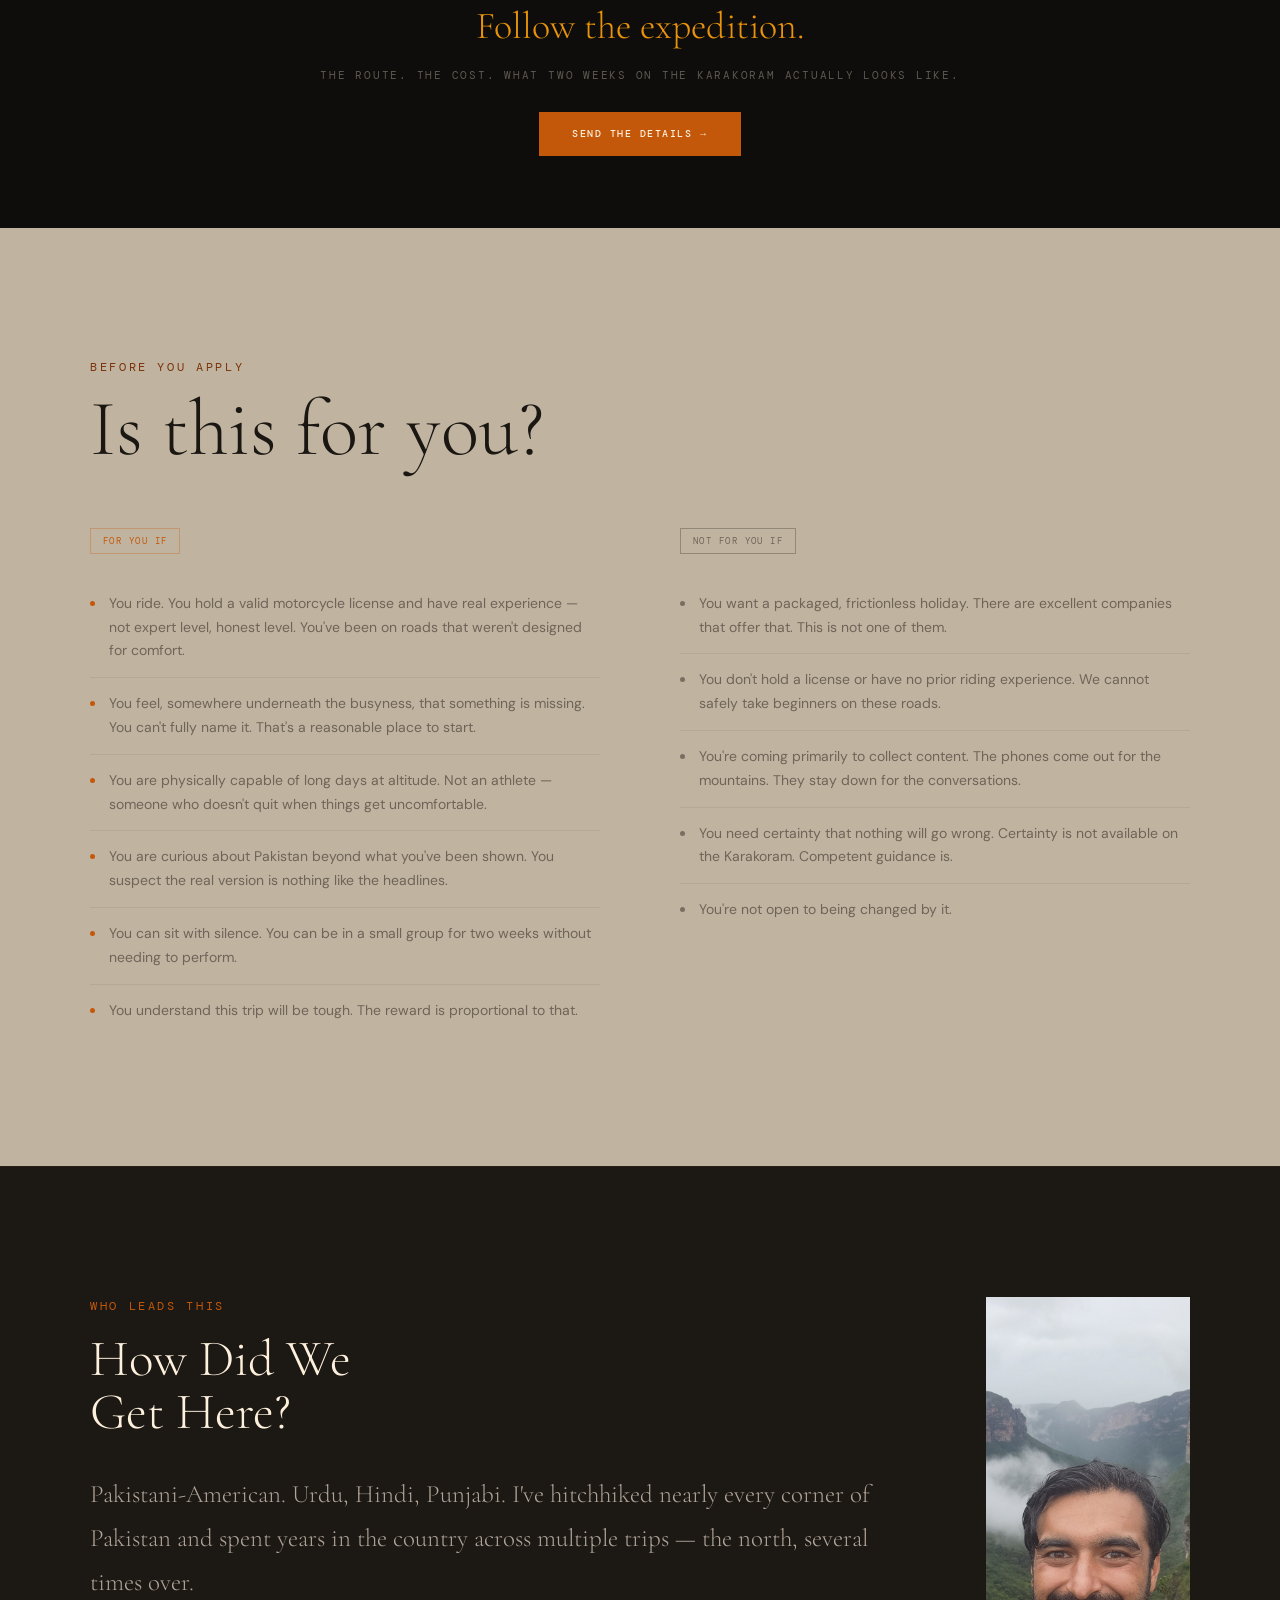
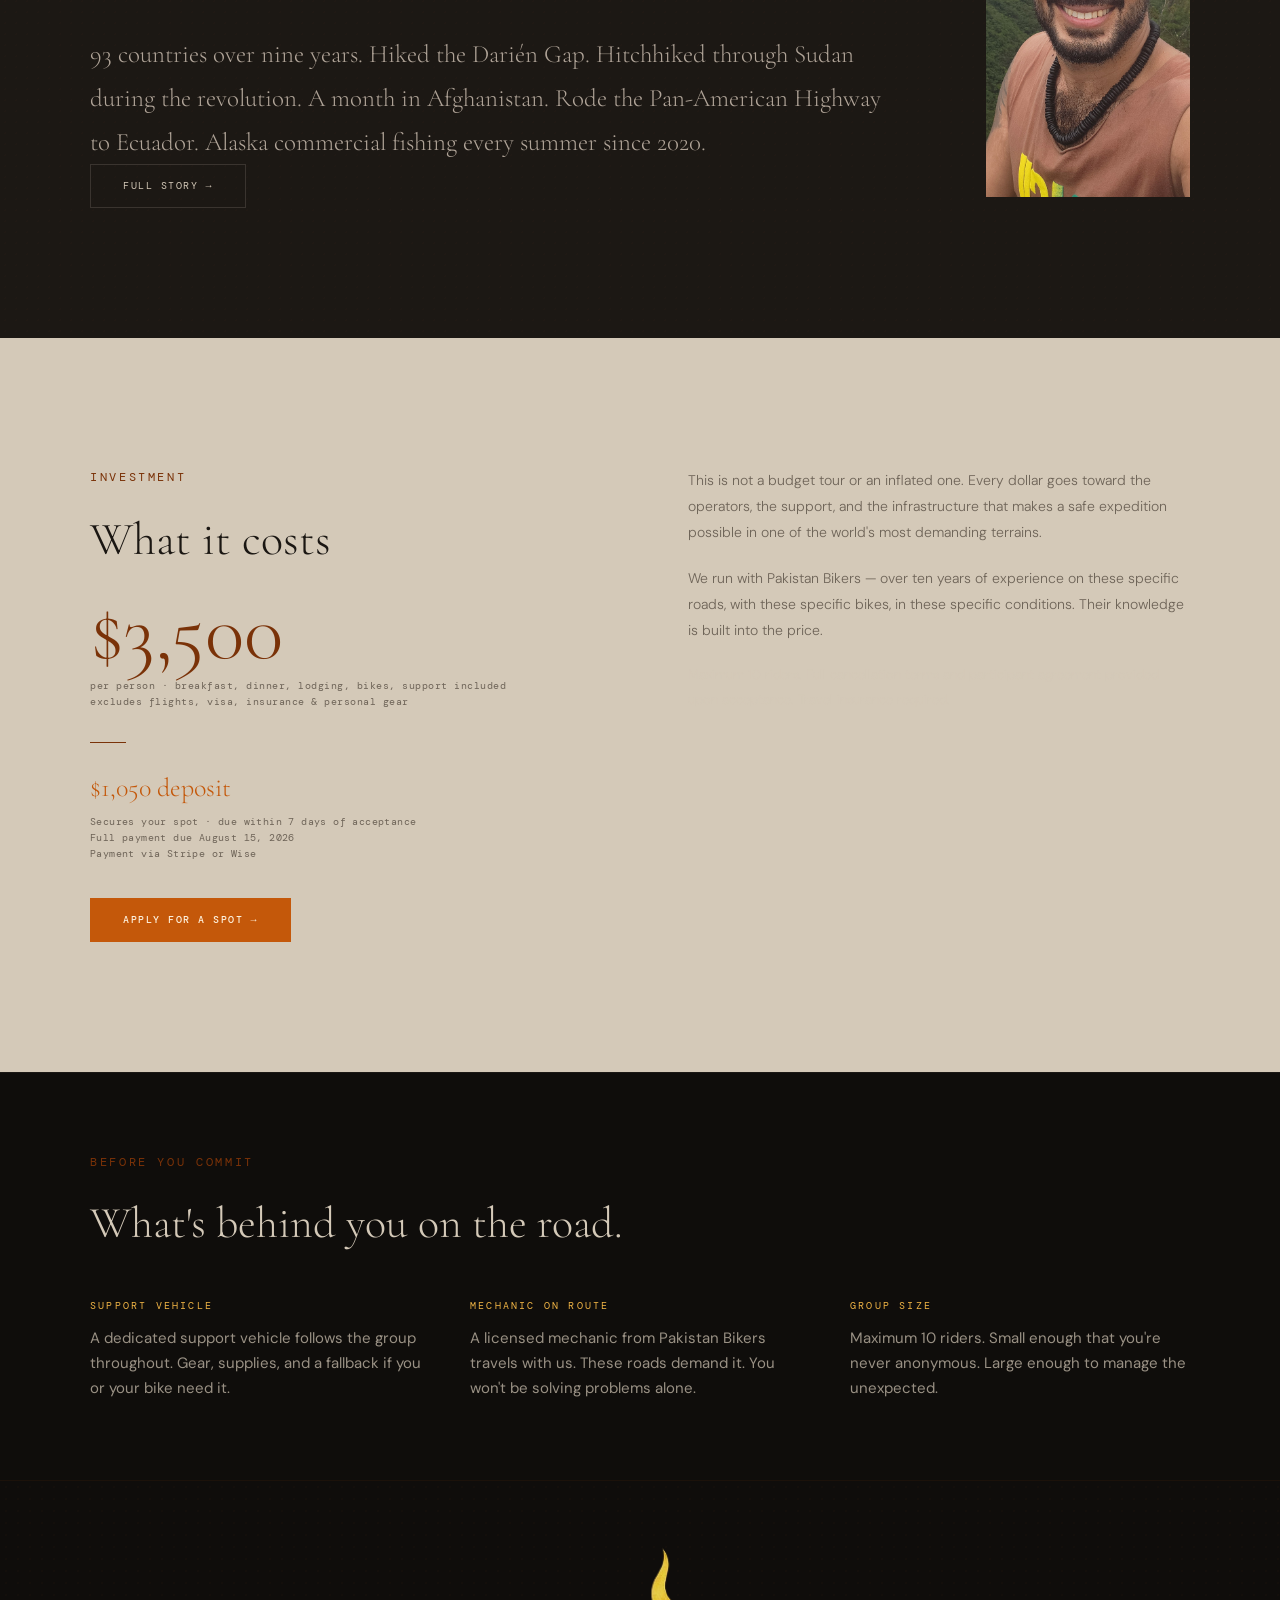
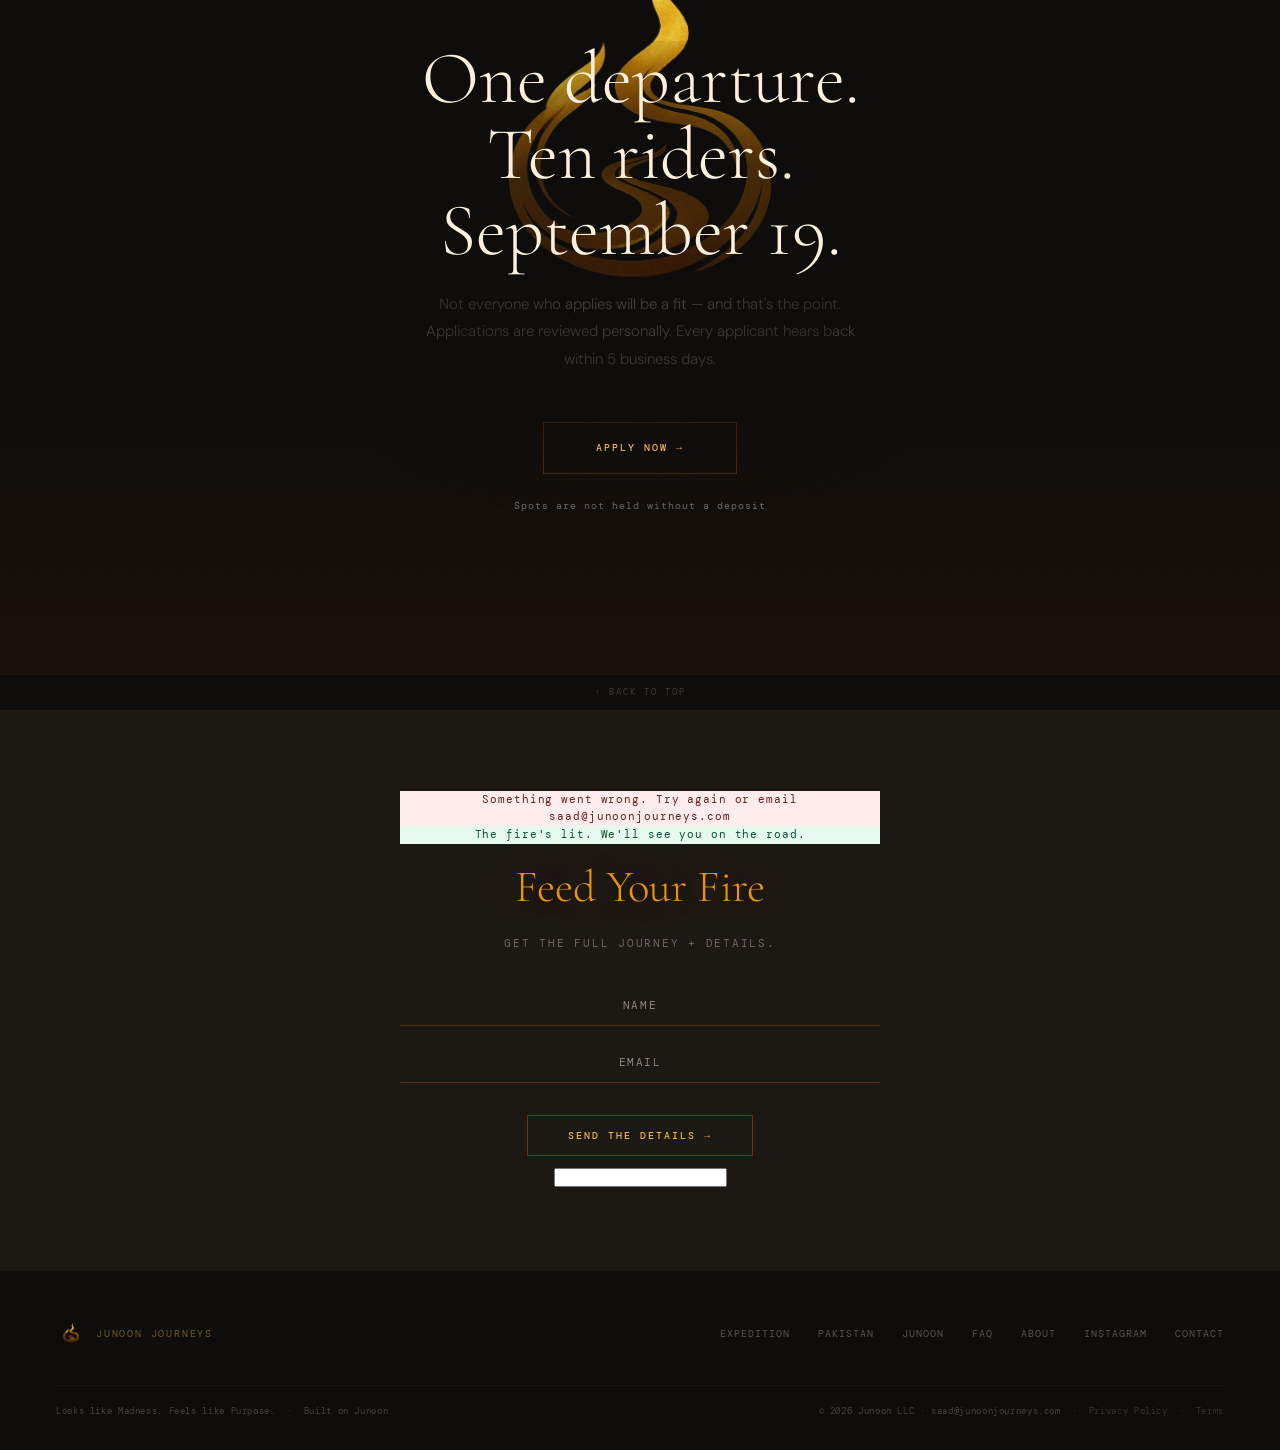
==== commit 375ca681: "Add Junoon Trip Guide AI chat widget Floating Trip Guide assistant on index, expedition, faq, pakist" ====
--- a/index.html
+++ b/index.html
@@ -29,6 +29,7 @@
 <link rel="preconnect" href="https://fonts.googleapis.com">
 <link href="https://fonts.googleapis.com/css2?family=Cormorant+Garamond:ital,wght@0,300;0,400;0,500;1,300;1,400;1,500&family=DM+Sans:wght@300;400;500&family=DM+Mono:wght@400;500&family=Noto+Nastaliq+Urdu:wght@400;700&display=swap" rel="stylesheet">
 <link rel="stylesheet" href="css/style.css">
+<link rel="stylesheet" href="css/chat-widget.css">
 <style>
 .page-end-nav{background:var(--char);padding:80px 56px;border-top:1px solid rgba(212,201,184,.04);display:flex;flex-direction:column;align-items:center;gap:20px}
 .page-back-top{font-family:'DM Mono',monospace;font-size:9px;letter-spacing:.22em;text-transform:uppercase;color:rgba(212,201,184,.25);text-decoration:none;transition:color .2s;display:block}
@@ -649,6 +650,7 @@
 </div>
 
 <script src="js/script.js"></script>
+<script src="js/chat-widget.js"></script>
 
 <!-- Brevo Form Script -->
 <script>
--- a/css/chat-widget.css
+++ b/css/chat-widget.css
@@ -0,0 +1,230 @@
+/* Junoon Trip Guide — chat widget. Matches site palette/fonts from css/style.css.
+   Scoped under #jn-chat to avoid touching any existing styles. */
+
+#jn-chat,
+#jn-chat * { box-sizing: border-box; }
+
+/* ── Launcher button ── */
+#jn-chat-launch {
+  position: fixed;
+  bottom: 24px;
+  right: 24px;
+  z-index: 900;
+  display: flex;
+  align-items: center;
+  gap: 10px;
+  padding: 12px 18px;
+  background: var(--ember, #C4580A);
+  color: var(--heat, #FDF0DC);
+  border: 1px solid var(--ember, #C4580A);
+  font-family: 'DM Mono', monospace;
+  font-size: 10px;
+  letter-spacing: 0.16em;
+  text-transform: uppercase;
+  cursor: pointer;
+  transition: background .25s, transform .25s, opacity .2s;
+  box-shadow: 0 6px 24px rgba(0,0,0,.45);
+}
+#jn-chat-launch:hover { background: var(--flame, #E8930A); transform: translateY(-1px); }
+#jn-chat-launch .jn-launch-dot {
+  width: 7px; height: 7px; border-radius: 50%;
+  background: var(--heat, #FDF0DC);
+  box-shadow: 0 0 8px rgba(253,240,220,.8);
+}
+#jn-chat.open #jn-chat-launch { opacity: 0; pointer-events: none; }
+
+/* ── Panel ── */
+#jn-chat-panel {
+  position: fixed;
+  bottom: 24px;
+  right: 24px;
+  z-index: 901;
+  width: 380px;
+  max-width: calc(100vw - 48px);
+  height: 560px;
+  max-height: calc(100vh - 48px);
+  display: none;
+  flex-direction: column;
+  background: var(--char-warm, #1C1814);
+  border: 1px solid rgba(196,88,10,.22);
+  box-shadow: 0 18px 60px rgba(0,0,0,.6);
+  overflow: hidden;
+}
+#jn-chat.open #jn-chat-panel { display: flex; }
+
+/* ── Header ── */
+#jn-chat-header {
+  display: flex;
+  align-items: center;
+  justify-content: space-between;
+  padding: 16px 18px;
+  background: var(--char, #0F0D0B);
+  border-bottom: 1px solid rgba(196,88,10,.18);
+}
+#jn-chat-header .jn-h-title {
+  font-family: 'Cormorant Garamond', serif;
+  font-size: 21px;
+  font-weight: 400;
+  color: var(--heat, #FDF0DC);
+  line-height: 1;
+}
+#jn-chat-header .jn-h-sub {
+  display: block;
+  margin-top: 4px;
+  font-family: 'DM Mono', monospace;
+  font-size: 9px;
+  letter-spacing: 0.2em;
+  text-transform: uppercase;
+  color: var(--flame, #E8930A);
+}
+#jn-chat-close {
+  background: none;
+  border: none;
+  color: rgba(212,201,184,.5);
+  font-size: 20px;
+  line-height: 1;
+  cursor: pointer;
+  padding: 4px 6px;
+  transition: color .2s;
+}
+#jn-chat-close:hover { color: var(--amber, #F0B445); }
+
+/* ── Message log ── */
+#jn-chat-log {
+  flex: 1;
+  overflow-y: auto;
+  padding: 18px;
+  display: flex;
+  flex-direction: column;
+  gap: 14px;
+  background:
+    radial-gradient(circle at 50% 0%, rgba(196,88,10,.05), transparent 60%),
+    var(--char-warm, #1C1814);
+}
+#jn-chat-log::-webkit-scrollbar { width: 8px; }
+#jn-chat-log::-webkit-scrollbar-thumb { background: rgba(196,88,10,.22); }
+
+.jn-msg {
+  font-family: 'DM Sans', sans-serif;
+  font-size: 14px;
+  line-height: 1.6;
+  font-weight: 300;
+  white-space: pre-wrap;
+  word-wrap: break-word;
+  max-width: 86%;
+}
+.jn-msg a {
+  color: var(--amber, #F0B445);
+  text-decoration: underline;
+  text-underline-offset: 2px;
+}
+.jn-msg-bot {
+  align-self: flex-start;
+  color: var(--parchment, #D4C9B8);
+}
+.jn-msg-user {
+  align-self: flex-end;
+  color: var(--heat, #FDF0DC);
+  background: rgba(196,88,10,.16);
+  border: 1px solid rgba(196,88,10,.22);
+  padding: 9px 13px;
+}
+
+/* Typing indicator */
+.jn-typing { display: inline-flex; gap: 4px; align-items: center; padding: 2px 0; }
+.jn-typing span {
+  width: 6px; height: 6px; border-radius: 50%;
+  background: var(--flame, #E8930A);
+  opacity: .4;
+  animation: jn-blink 1.2s infinite;
+}
+.jn-typing span:nth-child(2) { animation-delay: .2s; }
+.jn-typing span:nth-child(3) { animation-delay: .4s; }
+@keyframes jn-blink { 0%,100%{opacity:.25} 50%{opacity:1} }
+
+/* ── Suggestion chips ── */
+#jn-chat-chips {
+  display: flex;
+  flex-wrap: wrap;
+  gap: 8px;
+  padding: 0 18px 14px;
+}
+.jn-chip {
+  font-family: 'DM Mono', monospace;
+  font-size: 10px;
+  letter-spacing: 0.06em;
+  color: var(--parchment, #D4C9B8);
+  background: transparent;
+  border: 1px solid rgba(212,201,184,.18);
+  padding: 8px 12px;
+  cursor: pointer;
+  transition: border-color .2s, color .2s;
+}
+.jn-chip:hover { border-color: rgba(196,88,10,.5); color: var(--amber, #F0B445); }
+
+/* ── Input row ── */
+#jn-chat-input-row {
+  display: flex;
+  gap: 8px;
+  padding: 12px;
+  border-top: 1px solid rgba(196,88,10,.16);
+  background: var(--char, #0F0D0B);
+}
+#jn-chat-input {
+  flex: 1;
+  resize: none;
+  background: var(--char-warm, #1C1814);
+  border: 1px solid rgba(212,201,184,.16);
+  color: var(--parchment, #D4C9B8);
+  font-family: 'DM Sans', sans-serif;
+  font-size: 14px;
+  line-height: 1.4;
+  padding: 10px 12px;
+  max-height: 96px;
+  outline: none;
+}
+#jn-chat-input:focus { border-color: rgba(196,88,10,.45); }
+#jn-chat-input::placeholder { color: rgba(212,201,184,.4); }
+#jn-chat-input:disabled { opacity: .5; }
+#jn-chat-send {
+  flex: 0 0 auto;
+  align-self: stretch;
+  padding: 0 16px;
+  background: var(--ember, #C4580A);
+  color: var(--heat, #FDF0DC);
+  border: none;
+  font-family: 'DM Mono', monospace;
+  font-size: 14px;
+  cursor: pointer;
+  transition: background .2s;
+}
+#jn-chat-send:hover { background: var(--flame, #E8930A); }
+#jn-chat-send:disabled { opacity: .4; cursor: default; }
+
+#jn-chat-disclaimer {
+  font-family: 'DM Mono', monospace;
+  font-size: 8px;
+  letter-spacing: 0.1em;
+  text-transform: uppercase;
+  color: rgba(212,201,184,.28);
+  text-align: center;
+  padding: 0 12px 10px;
+  background: var(--char, #0F0D0B);
+}
+
+/* ── Mobile: full-screen panel ── */
+@media (max-width: 600px) {
+  #jn-chat-panel {
+    width: 100vw;
+    height: 100vh;
+    max-width: 100vw;
+    max-height: 100vh;
+    bottom: 0;
+    right: 0;
+    border: none;
+  }
+  #jn-chat-launch {
+    bottom: 76px; /* clear the site's mobile CTA bar */
+    right: 16px;
+  }
+}
